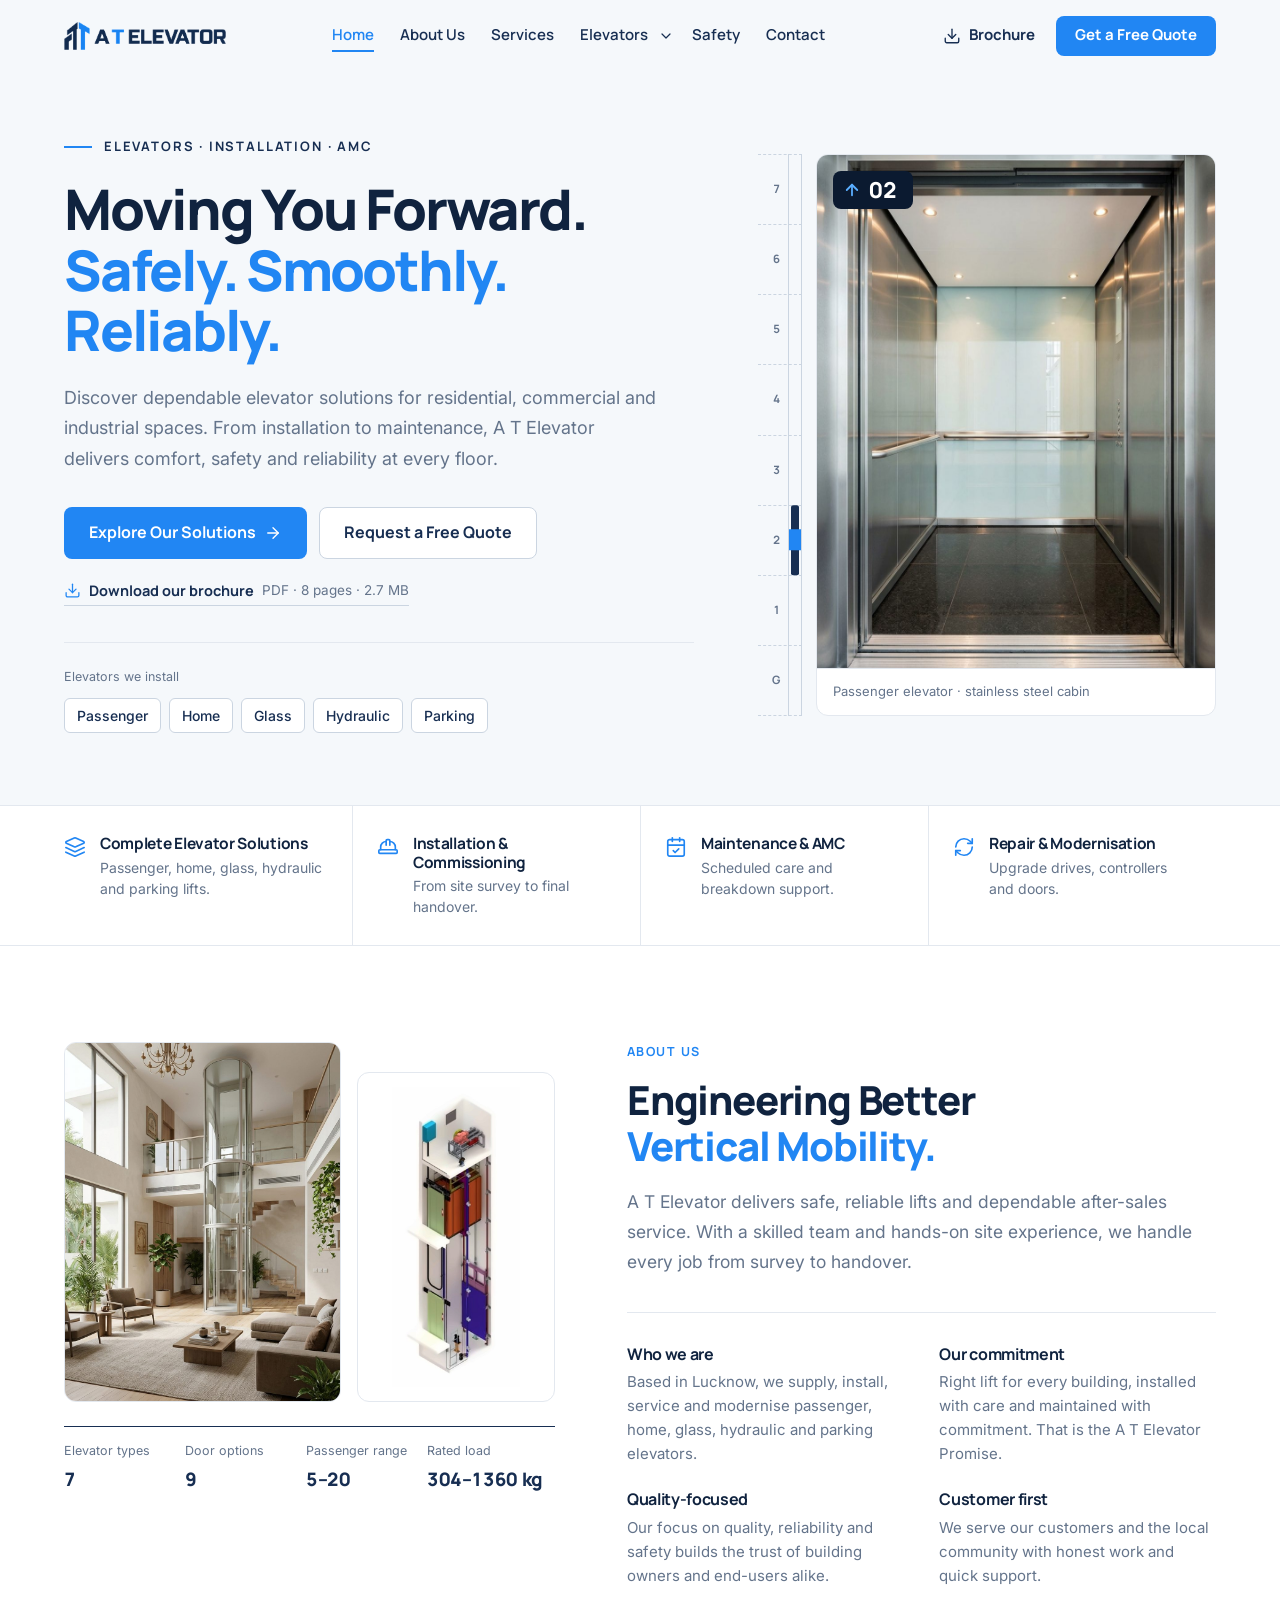
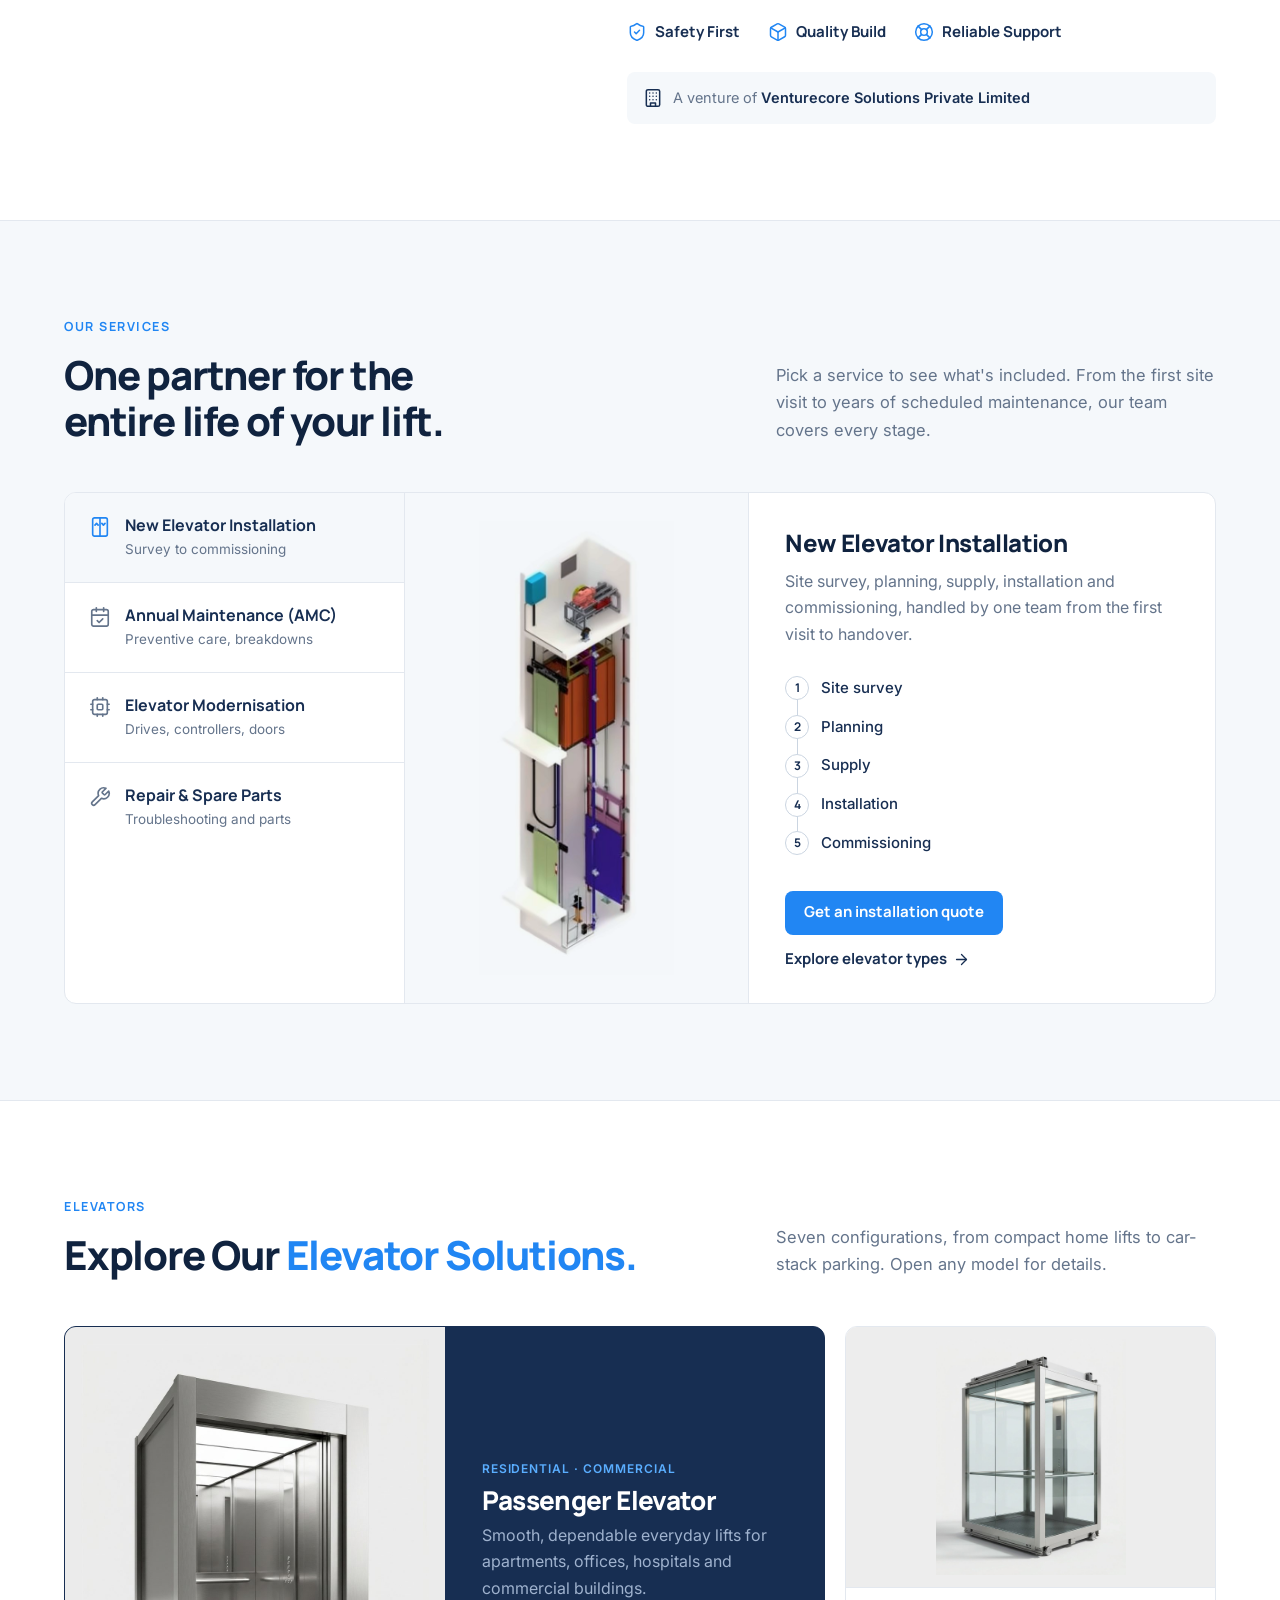
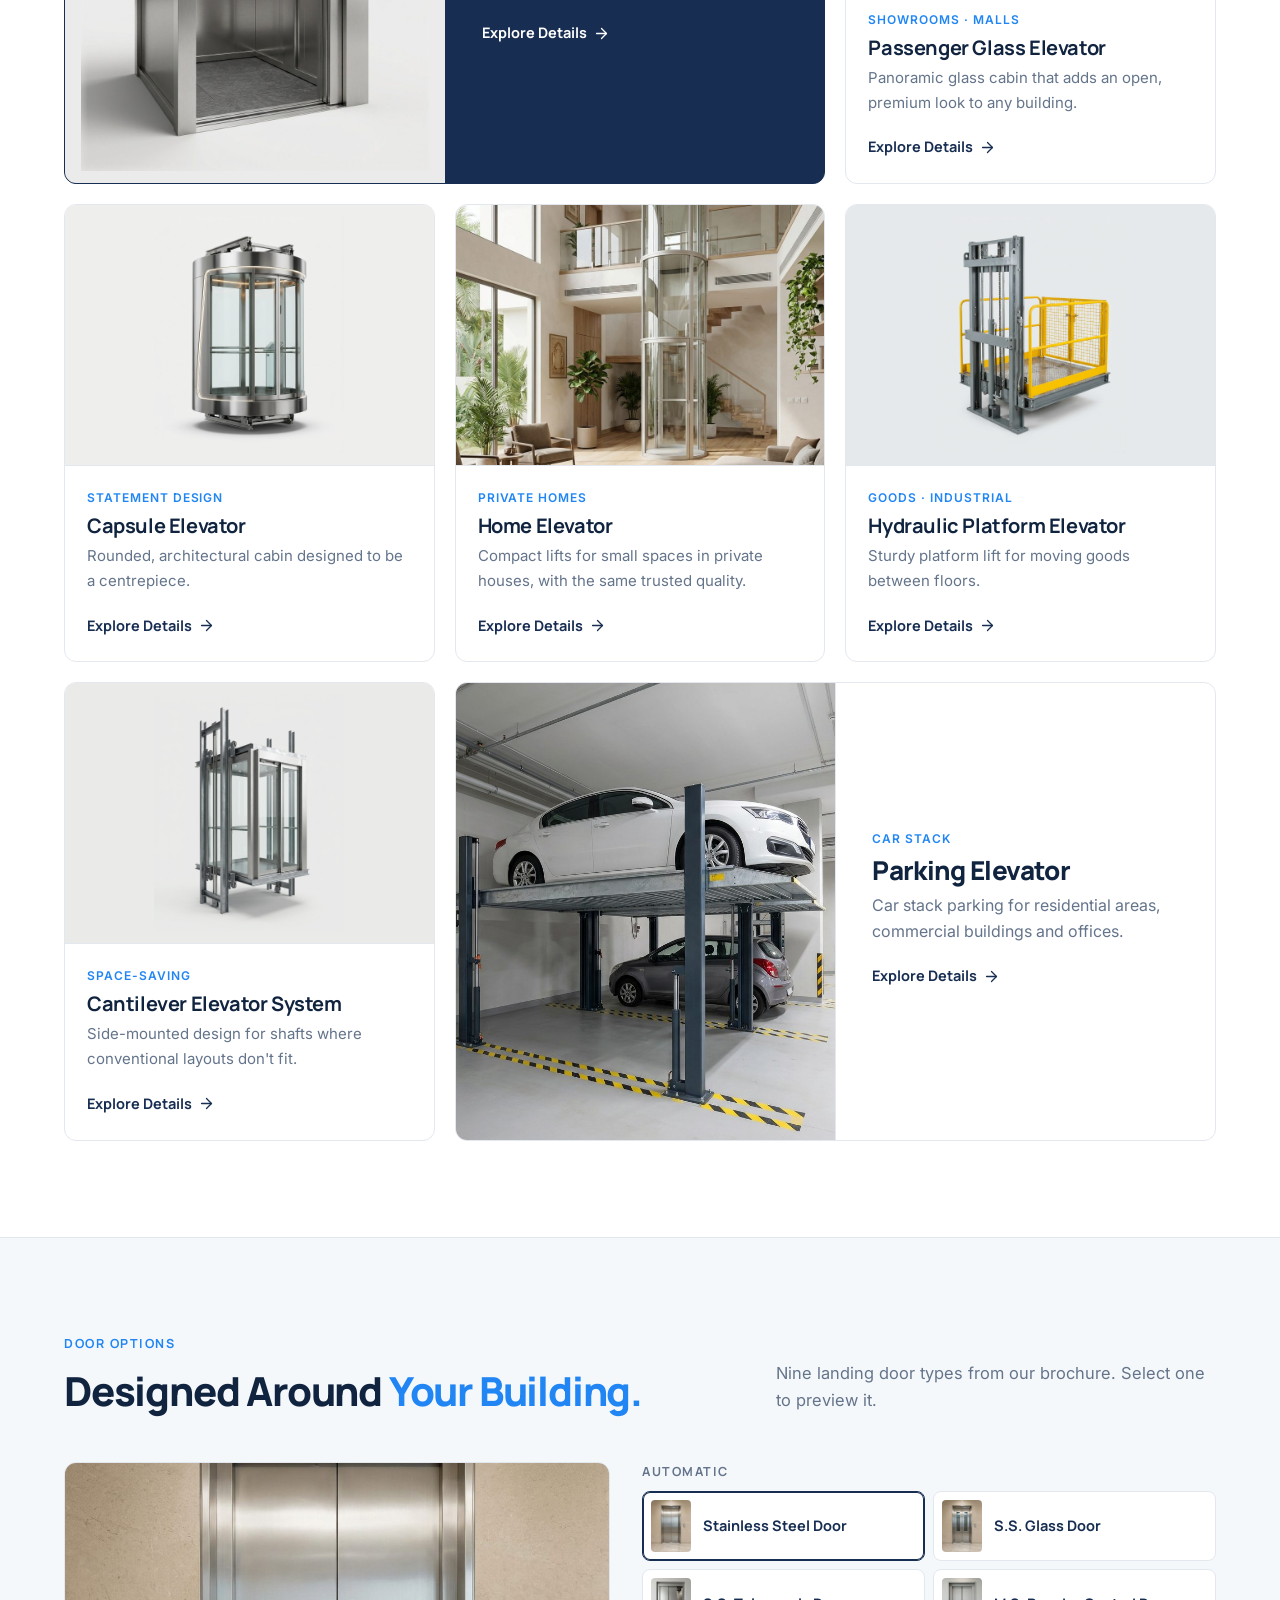
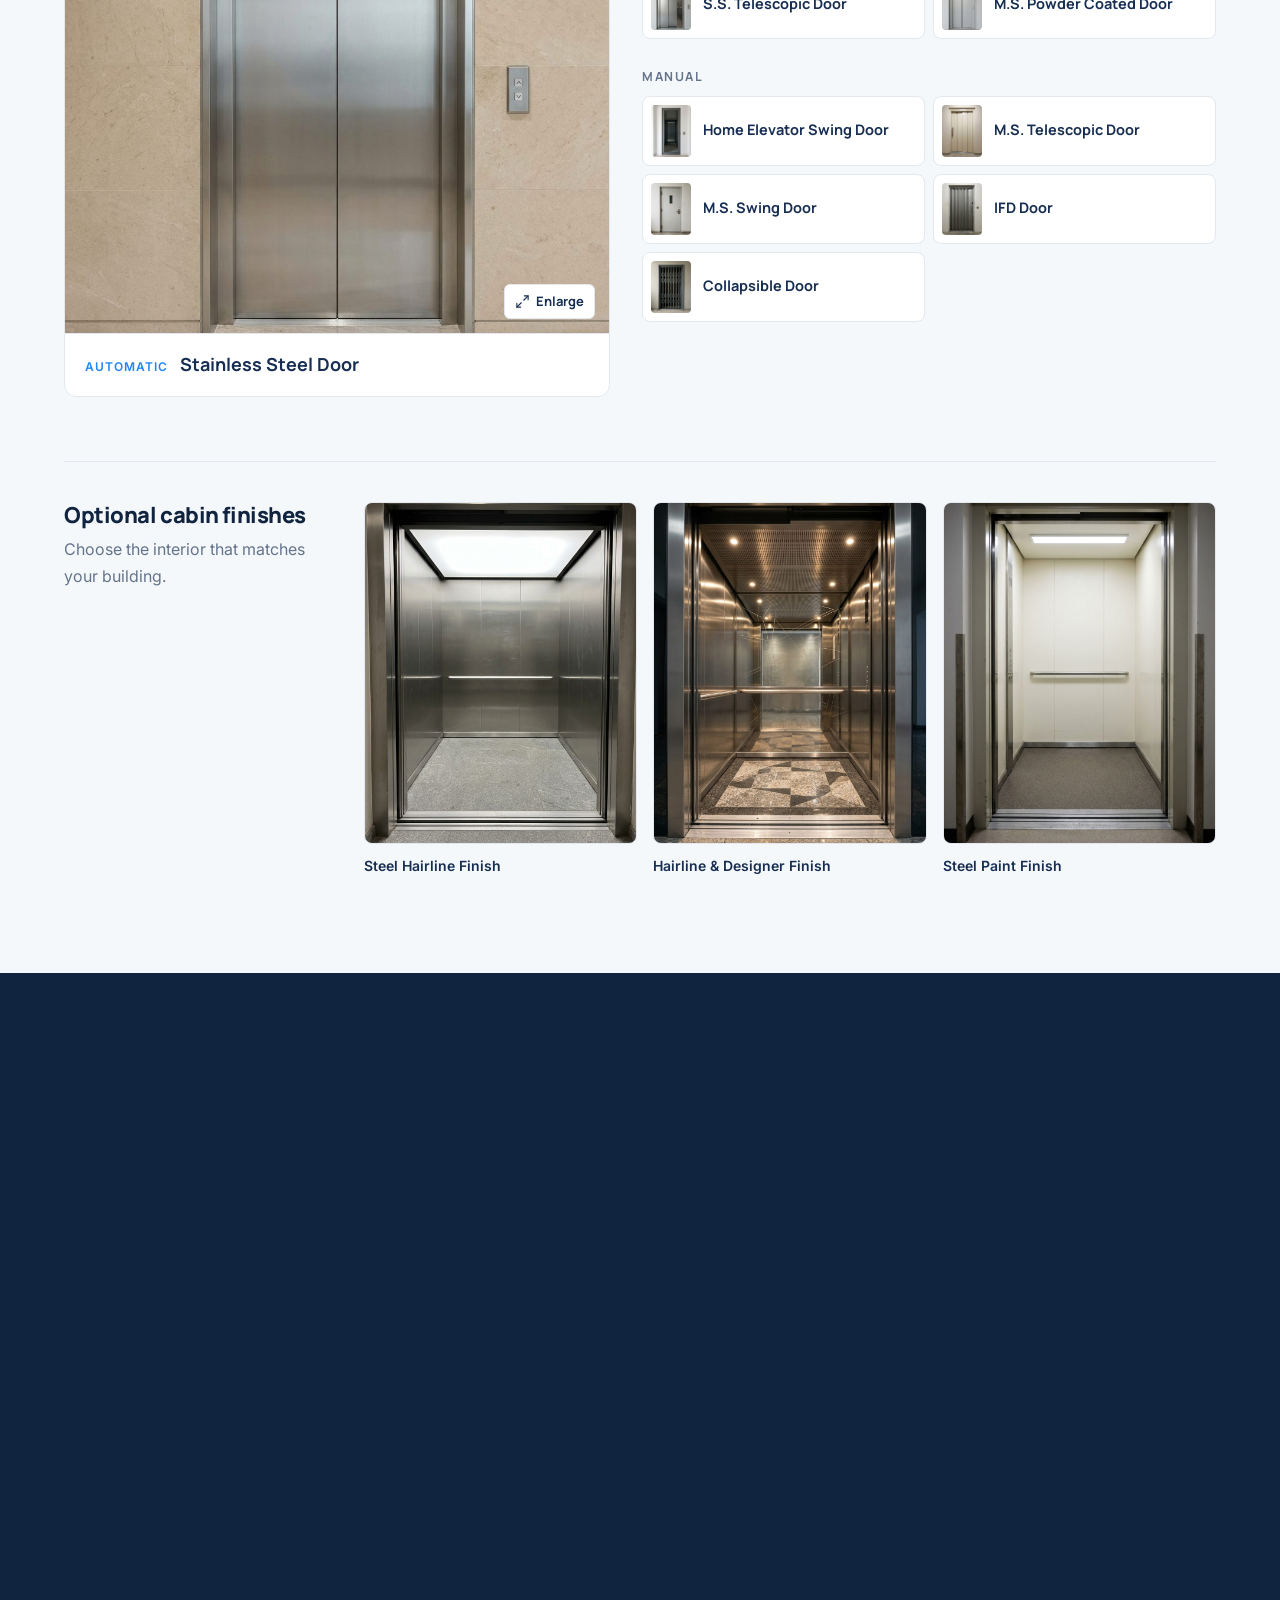
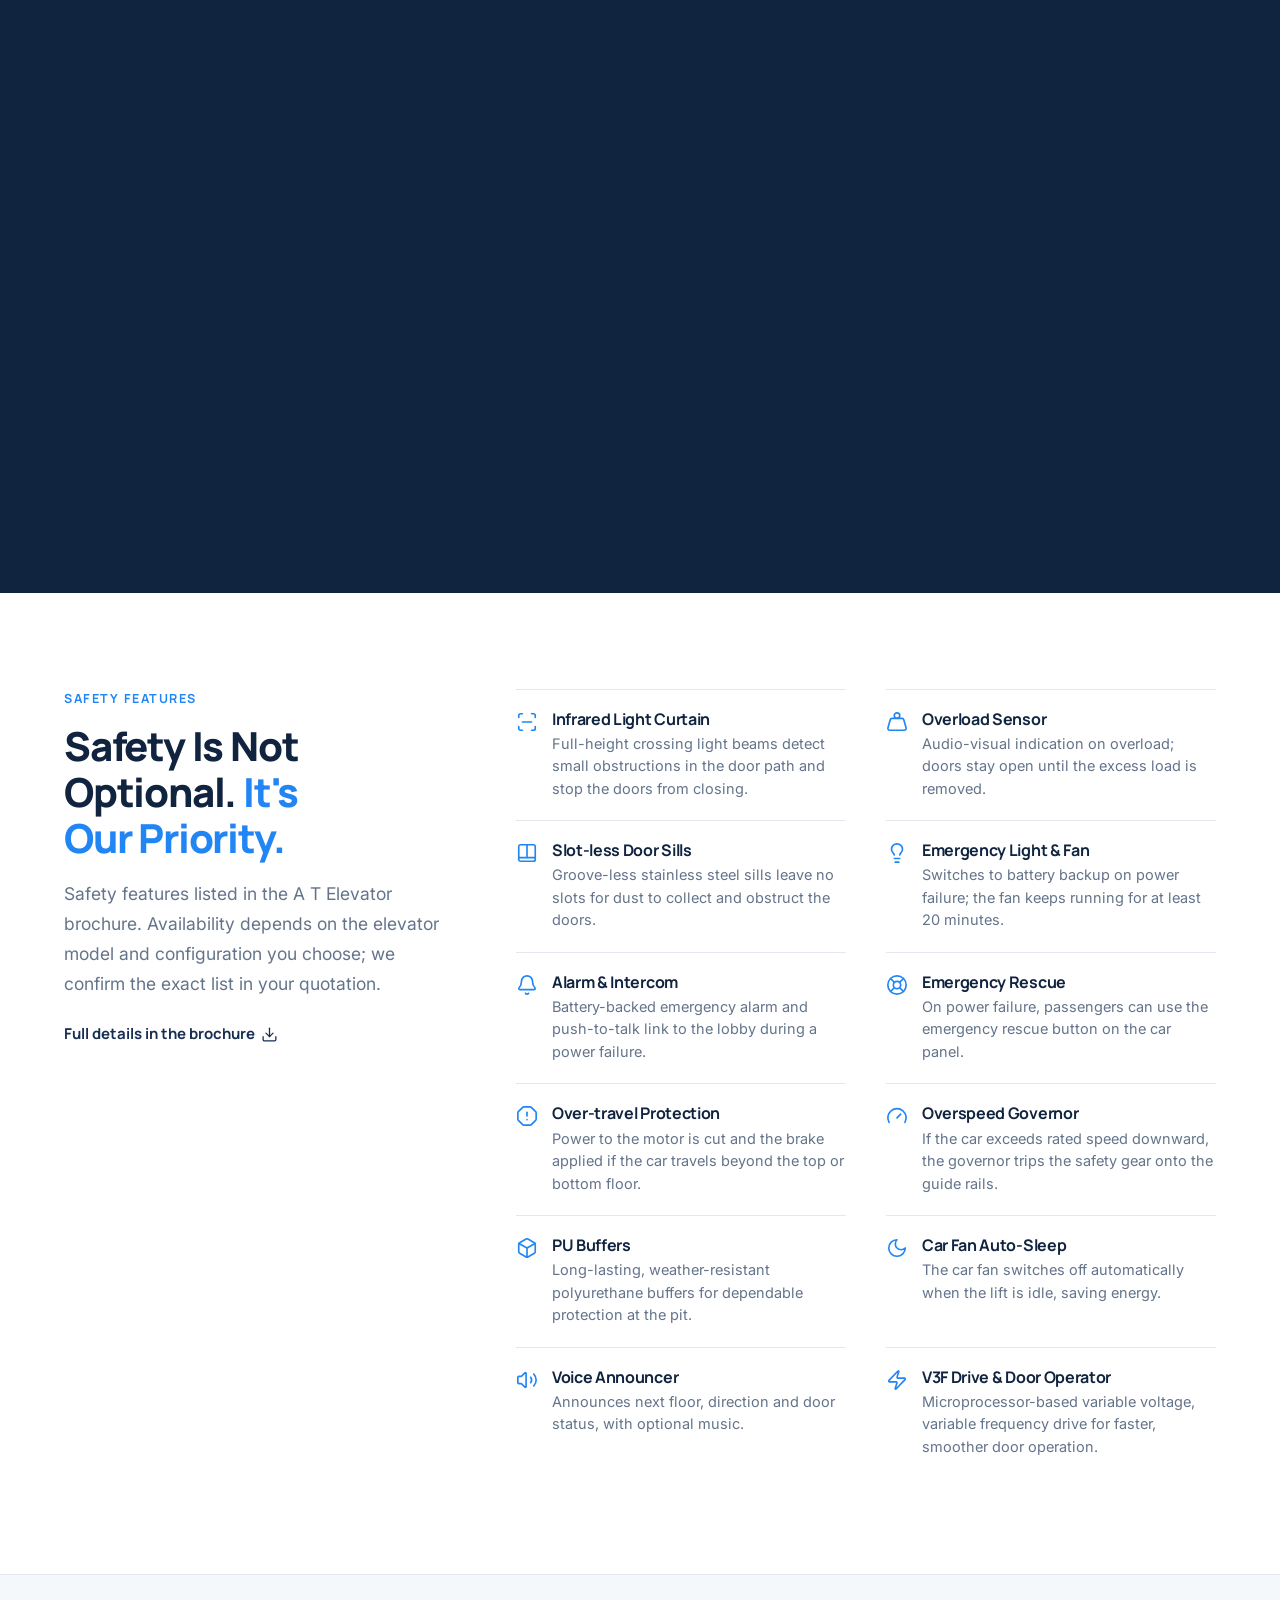
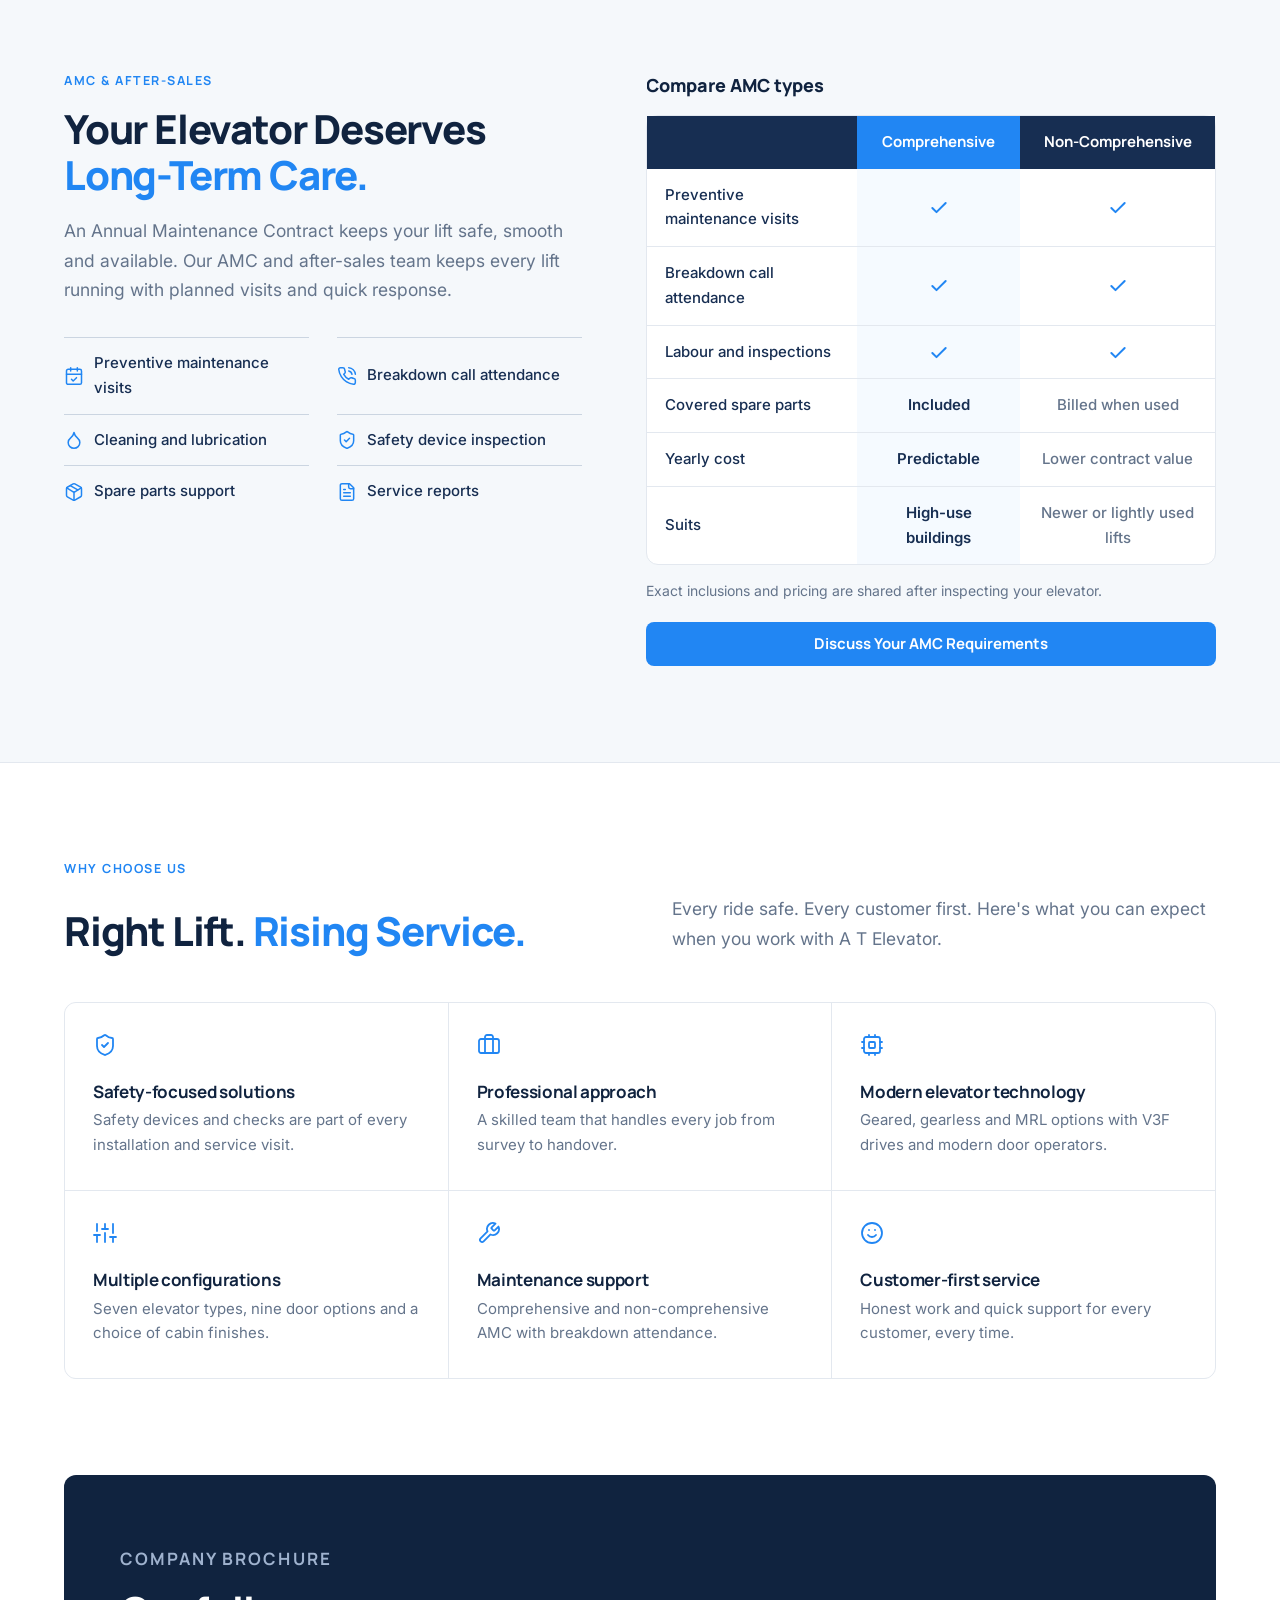
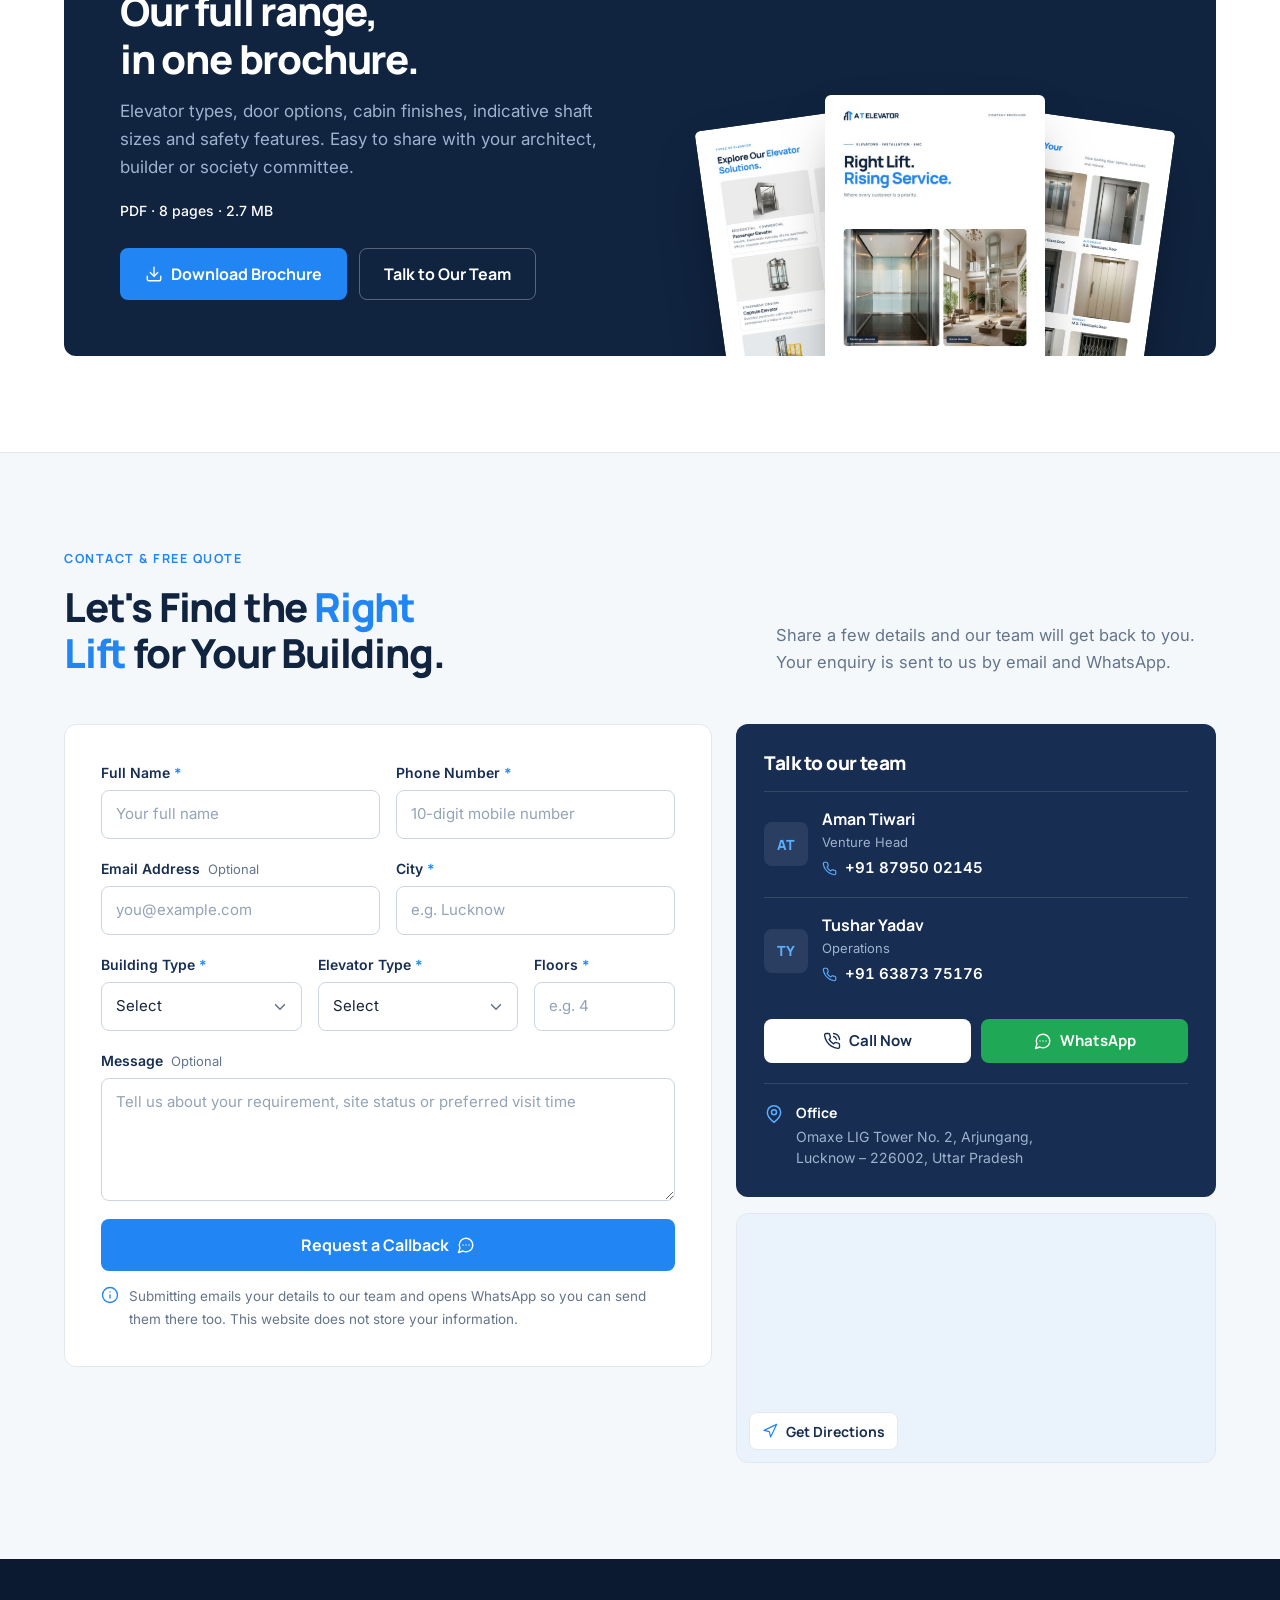
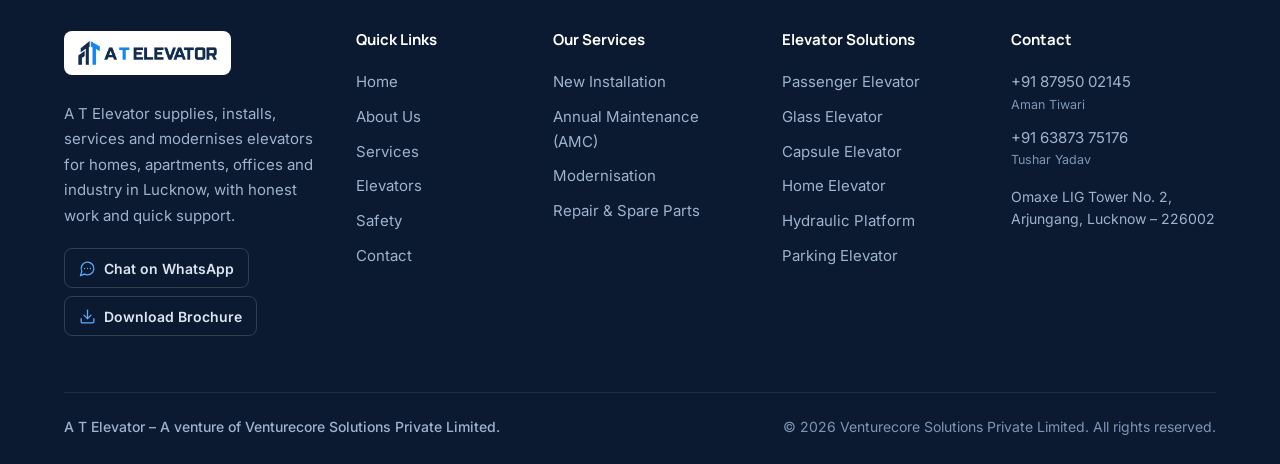
==== index.html @ 962c4831 "Add A T Elevator website; email every enquiry to amantiwariies@gmail.com Enquiry form now also POSTs" ====
<!DOCTYPE html>
<html lang="en" class="no-js">
<head>
  <meta charset="UTF-8" />
  <meta name="viewport" content="width=device-width, initial-scale=1.0" />
  <title>A T Elevator | Elevator Installation, AMC &amp; Modernisation in Lucknow</title>
  <meta name="description" content="A T Elevator supplies, installs, services and modernises passenger, home, glass, hydraulic and parking elevators in Lucknow, Uttar Pradesh. A venture of Venturecore Solutions Private Limited." />
  <meta name="theme-color" content="#172E52" />
  <link rel="icon" type="image/png" href="assets/icons/favicon.png" />

  <!-- Fonts: Manrope (headings) + Inter (body) -->
  <link rel="preconnect" href="https://fonts.googleapis.com" />
  <link rel="preconnect" href="https://fonts.gstatic.com" crossorigin />
  <link href="https://fonts.googleapis.com/css2?family=Inter:wght@400;500;600&family=Manrope:wght@500;600;700;800&display=swap" rel="stylesheet" />

  <link rel="stylesheet" href="css/style.css" />
</head>
<body>

<!-- ============ ICON SPRITE (line icons, inline so they work offline) ============ -->
<svg width="0" height="0" style="position:absolute" aria-hidden="true">
  <symbol id="i-arrow-right" viewBox="0 0 24 24"><path d="M5 12h14"/><path d="m12 5 7 7-7 7"/></symbol>
  <symbol id="i-arrow-up" viewBox="0 0 24 24"><path d="m5 12 7-7 7 7"/><path d="M12 19V5"/></symbol>
  <symbol id="i-arrow-up-right" viewBox="0 0 24 24"><path d="M7 7h10v10"/><path d="M7 17 17 7"/></symbol>
  <symbol id="i-phone" viewBox="0 0 24 24"><path d="M22 16.92v3a2 2 0 0 1-2.18 2 19.79 19.79 0 0 1-8.63-3.07 19.5 19.5 0 0 1-6-6 19.79 19.79 0 0 1-3.07-8.67A2 2 0 0 1 4.11 2h3a2 2 0 0 1 2 1.72 12.84 12.84 0 0 0 .7 2.81 2 2 0 0 1-.45 2.11L8.09 9.91a16 16 0 0 0 6 6l1.27-1.27a2 2 0 0 1 2.11-.45 12.84 12.84 0 0 0 2.81.7A2 2 0 0 1 22 16.92z"/></symbol>
  <symbol id="i-phone-call" viewBox="0 0 24 24"><path d="M22 16.92v3a2 2 0 0 1-2.18 2 19.79 19.79 0 0 1-8.63-3.07 19.5 19.5 0 0 1-6-6 19.79 19.79 0 0 1-3.07-8.67A2 2 0 0 1 4.11 2h3a2 2 0 0 1 2 1.72 12.84 12.84 0 0 0 .7 2.81 2 2 0 0 1-.45 2.11L8.09 9.91a16 16 0 0 0 6 6l1.27-1.27a2 2 0 0 1 2.11-.45 12.84 12.84 0 0 0 2.81.7A2 2 0 0 1 22 16.92z"/><path d="M14.05 2a9 9 0 0 1 8 7.94"/><path d="M14.05 6A5 5 0 0 1 18 10"/></symbol>
  <symbol id="i-chat" viewBox="0 0 24 24"><path d="M7.9 20A9 9 0 1 0 4 16.1L2 22Z"/><path d="M8 12h.01"/><path d="M12 12h.01"/><path d="M16 12h.01"/></symbol>
  <symbol id="i-mail" viewBox="0 0 24 24"><rect x="2" y="4" width="20" height="16" rx="2"/><path d="m22 7-8.97 5.7a1.94 1.94 0 0 1-2.06 0L2 7"/></symbol>
  <symbol id="i-pin" viewBox="0 0 24 24"><path d="M20 10c0 6-8 12-8 12s-8-6-8-12a8 8 0 0 1 16 0Z"/><circle cx="12" cy="10" r="3"/></symbol>
  <symbol id="i-menu" viewBox="0 0 24 24"><path d="M4 7h16"/><path d="M4 12h16"/><path d="M4 17h16"/></symbol>
  <symbol id="i-x" viewBox="0 0 24 24"><path d="M18 6 6 18"/><path d="m6 6 12 12"/></symbol>
  <symbol id="i-building" viewBox="0 0 24 24"><rect x="4" y="2" width="16" height="20" rx="2"/><path d="M9 22v-4h6v4"/><path d="M8 6h.01"/><path d="M16 6h.01"/><path d="M12 6h.01"/><path d="M12 10h.01"/><path d="M12 14h.01"/><path d="M16 10h.01"/><path d="M16 14h.01"/><path d="M8 10h.01"/><path d="M8 14h.01"/></symbol>
  <symbol id="i-wrench" viewBox="0 0 24 24"><path d="M14.7 6.3a1 1 0 0 0 0 1.4l1.6 1.6a1 1 0 0 0 1.4 0l3.77-3.77a6 6 0 0 1-7.94 7.94l-6.91 6.91a2.12 2.12 0 0 1-3-3l6.91-6.91a6 6 0 0 1 7.94-7.94l-3.76 3.76z"/></symbol>
  <symbol id="i-sliders" viewBox="0 0 24 24"><path d="M4 21v-7"/><path d="M4 10V3"/><path d="M12 21v-9"/><path d="M12 8V3"/><path d="M20 21v-5"/><path d="M20 12V3"/><path d="M1 14h6"/><path d="M9 8h6"/><path d="M17 16h6"/></symbol>
  <symbol id="i-shield-check" viewBox="0 0 24 24"><path d="M20 13c0 5-3.5 7.5-7.66 8.95a1 1 0 0 1-.67-.01C7.5 20.5 4 18 4 13V6a1 1 0 0 1 1-1c2 0 4.5-1.2 6.24-2.72a1.17 1.17 0 0 1 1.52 0C14.51 3.81 17 5 19 5a1 1 0 0 1 1 1z"/><path d="m9 12 2 2 4-4"/></symbol>
  <symbol id="i-layers" viewBox="0 0 24 24"><path d="M12.83 2.18a2 2 0 0 0-1.66 0L2.6 6.08a1 1 0 0 0 0 1.83l8.58 3.91a2 2 0 0 0 1.66 0l8.58-3.9a1 1 0 0 0 0-1.83Z"/><path d="m22 17.65-9.17 4.16a2 2 0 0 1-1.66 0L2 17.65"/><path d="m22 12.65-9.17 4.16a2 2 0 0 1-1.66 0L2 12.65"/></symbol>
  <symbol id="i-refresh" viewBox="0 0 24 24"><path d="M3 12a9 9 0 0 1 9-9 9.75 9.75 0 0 1 6.74 2.74L21 8"/><path d="M21 3v5h-5"/><path d="M21 12a9 9 0 0 1-9 9 9.75 9.75 0 0 1-6.74-2.74L3 16"/><path d="M8 16H3v5"/></symbol>
  <symbol id="i-check" viewBox="0 0 24 24"><path d="M20 6 9 17l-5-5"/></symbol>
  <symbol id="i-users" viewBox="0 0 24 24"><path d="M16 21v-2a4 4 0 0 0-4-4H6a4 4 0 0 0-4 4v2"/><circle cx="9" cy="7" r="4"/><path d="M22 21v-2a4 4 0 0 0-3-3.87"/><path d="M16 3.13a4 4 0 0 1 0 7.75"/></symbol>
  <symbol id="i-zap" viewBox="0 0 24 24"><path d="M4 14a1 1 0 0 1-.78-1.63l9.9-10.2a.5.5 0 0 1 .86.46l-1.92 6.02A1 1 0 0 0 13 10h7a1 1 0 0 1 .78 1.63l-9.9 10.2a.5.5 0 0 1-.86-.46l1.92-6.02A1 1 0 0 0 11 14z"/></symbol>
  <symbol id="i-cpu" viewBox="0 0 24 24"><rect x="4" y="4" width="16" height="16" rx="2"/><rect x="9" y="9" width="6" height="6" rx="1"/><path d="M15 2v2"/><path d="M15 20v2"/><path d="M2 15h2"/><path d="M2 9h2"/><path d="M20 15h2"/><path d="M20 9h2"/><path d="M9 2v2"/><path d="M9 20v2"/></symbol>
  <symbol id="i-gauge" viewBox="0 0 24 24"><path d="m12 14 4-4"/><path d="M3.34 19a10 10 0 1 1 17.32 0"/></symbol>
  <symbol id="i-bulb" viewBox="0 0 24 24"><path d="M15 14c.2-1 .7-1.7 1.5-2.5 1-.9 1.5-2.2 1.5-3.5A6 6 0 0 0 6 8c0 1 .2 2.2 1.5 3.5.7.7 1.3 1.5 1.5 2.5"/><path d="M9 18h6"/><path d="M10 22h4"/></symbol>
  <symbol id="i-bell" viewBox="0 0 24 24"><path d="M10.268 21a2 2 0 0 0 3.464 0"/><path d="M3.262 15.326A1 1 0 0 0 4 17h16a1 1 0 0 0 .74-1.673C19.41 13.956 18 12.499 18 8A6 6 0 0 0 6 8c0 4.499-1.411 5.956-2.738 7.326"/></symbol>
  <symbol id="i-lifebuoy" viewBox="0 0 24 24"><circle cx="12" cy="12" r="10"/><circle cx="12" cy="12" r="4"/><path d="m4.93 4.93 4.24 4.24"/><path d="m14.83 9.17 4.24-4.24"/><path d="m14.83 14.83 4.24 4.24"/><path d="m9.17 14.83-4.24 4.24"/></symbol>
  <symbol id="i-move-v" viewBox="0 0 24 24"><path d="M12 2v20"/><path d="m8 18 4 4 4-4"/><path d="m8 6 4-4 4 4"/></symbol>
  <symbol id="i-scan" viewBox="0 0 24 24"><path d="M3 7V5a2 2 0 0 1 2-2h2"/><path d="M17 3h2a2 2 0 0 1 2 2v2"/><path d="M21 17v2a2 2 0 0 1-2 2h-2"/><path d="M7 21H5a2 2 0 0 1-2-2v-2"/><path d="M7 12h10"/></symbol>
  <symbol id="i-weight" viewBox="0 0 24 24"><circle cx="12" cy="5" r="3"/><path d="M6.5 8a2 2 0 0 0-1.905 1.46L2.1 18.5A2 2 0 0 0 4 21h16a2 2 0 0 0 1.925-2.54L19.4 9.5A2 2 0 0 0 17.48 8Z"/></symbol>
  <symbol id="i-sill" viewBox="0 0 24 24"><rect x="3" y="3" width="18" height="18" rx="2"/><path d="M12 3v14"/><path d="M3 17h18"/></symbol>
  <symbol id="i-moon" viewBox="0 0 24 24"><path d="M12 3a6 6 0 0 0 9 9 9 9 0 1 1-9-9Z"/></symbol>
  <symbol id="i-volume" viewBox="0 0 24 24"><path d="M11 4.702a.705.705 0 0 0-1.203-.498L6.413 7.587A1.4 1.4 0 0 1 5.416 8H3a1 1 0 0 0-1 1v6a1 1 0 0 0 1 1h2.416a1.4 1.4 0 0 1 .997.413l3.383 3.384A.705.705 0 0 0 11 19.298z"/><path d="M16 9a5 5 0 0 1 0 6"/><path d="M19.364 18.364a9 9 0 0 0 0-12.728"/></symbol>
  <symbol id="i-octagon" viewBox="0 0 24 24"><path d="M12 16h.01"/><path d="M12 8v4"/><path d="M15.312 2a2 2 0 0 1 1.414.586l4.688 4.688A2 2 0 0 1 22 8.688v6.624a2 2 0 0 1-.586 1.414l-4.688 4.688a2 2 0 0 1-1.414.586H8.688a2 2 0 0 1-1.414-.586l-4.688-4.688A2 2 0 0 1 2 15.312V8.688a2 2 0 0 1 .586-1.414l4.688-4.688A2 2 0 0 1 8.688 2z"/></symbol>
  <symbol id="i-box" viewBox="0 0 24 24"><path d="M21 8a2 2 0 0 0-1-1.73l-7-4a2 2 0 0 0-2 0l-7 4A2 2 0 0 0 3 8v8a2 2 0 0 0 1 1.73l7 4a2 2 0 0 0 2 0l7-4A2 2 0 0 0 21 16Z"/><path d="m3.3 7 8.7 5 8.7-5"/><path d="M12 22V12"/></symbol>
  <symbol id="i-fan" viewBox="0 0 24 24"><path d="M10.827 16.379a6.082 6.082 0 0 1-8.618-7.002l5.412 1.45a6.082 6.082 0 0 1 7.002-8.618l-1.45 5.412a6.082 6.082 0 0 1 8.618 7.002l-5.412-1.45a6.082 6.082 0 0 1-7.002 8.618l1.45-5.412Z"/><path d="M12 12v.01"/></symbol>
  <symbol id="i-clipboard" viewBox="0 0 24 24"><rect x="8" y="2" width="8" height="4" rx="1"/><path d="M16 4h2a2 2 0 0 1 2 2v14a2 2 0 0 1-2 2H6a2 2 0 0 1-2-2V6a2 2 0 0 1 2-2h2"/><path d="M12 11h4"/><path d="M12 16h4"/><path d="M8 11h.01"/><path d="M8 16h.01"/></symbol>
  <symbol id="i-droplet" viewBox="0 0 24 24"><path d="M12 22a7 7 0 0 0 7-7c0-2-1-3.9-3-5.5s-3.5-4-4-6.5c-.5 2.5-2 4.9-4 6.5C6 11.1 5 13 5 15a7 7 0 0 0 7 7z"/></symbol>
  <symbol id="i-file" viewBox="0 0 24 24"><path d="M15 2H6a2 2 0 0 0-2 2v16a2 2 0 0 0 2 2h12a2 2 0 0 0 2-2V7Z"/><path d="M14 2v4a2 2 0 0 0 2 2h4"/><path d="M10 9H8"/><path d="M16 13H8"/><path d="M16 17H8"/></symbol>
  <symbol id="i-calendar" viewBox="0 0 24 24"><rect x="3" y="4" width="18" height="18" rx="2"/><path d="M16 2v4"/><path d="M8 2v4"/><path d="M3 10h18"/><path d="m9 16 2 2 4-4"/></symbol>
  <symbol id="i-package" viewBox="0 0 24 24"><path d="M11 21.73a2 2 0 0 0 2 0l7-4A2 2 0 0 0 21 16V8a2 2 0 0 0-1-1.73l-7-4a2 2 0 0 0-2 0l-7 4A2 2 0 0 0 3 8v8a2 2 0 0 0 1 1.73z"/><path d="M12 22V12"/><path d="m3.3 7 7.703 4.734a2 2 0 0 0 1.994 0L20.7 7"/><path d="m7.5 4.27 9 5.15"/></symbol>
  <symbol id="i-hardhat" viewBox="0 0 24 24"><path d="M10 10V5a1 1 0 0 1 1-1h2a1 1 0 0 1 1 1v5"/><path d="M14 6a6 6 0 0 1 6 6v3"/><path d="M4 15v-3a6 6 0 0 1 6-6"/><rect x="2" y="15" width="20" height="4" rx="1"/></symbol>
  <symbol id="i-briefcase" viewBox="0 0 24 24"><path d="M16 20V4a2 2 0 0 0-2-2h-4a2 2 0 0 0-2 2v16"/><rect x="2" y="6" width="20" height="14" rx="2"/></symbol>
  <symbol id="i-smile" viewBox="0 0 24 24"><circle cx="12" cy="12" r="10"/><path d="M8 14s1.5 2 4 2 4-2 4-2"/><path d="M9 9h.01"/><path d="M15 9h.01"/></symbol>
  <symbol id="i-chev-l" viewBox="0 0 24 24"><path d="m15 18-6-6 6-6"/></symbol>
  <symbol id="i-chev-r" viewBox="0 0 24 24"><path d="m9 18 6-6-6-6"/></symbol>
  <symbol id="i-chev-d" viewBox="0 0 24 24"><path d="m6 9 6 6 6-6"/></symbol>
  <symbol id="i-expand" viewBox="0 0 24 24"><path d="M15 3h6v6"/><path d="M9 21H3v-6"/><path d="M21 3l-7 7"/><path d="M3 21l7-7"/></symbol>
  <symbol id="i-nav" viewBox="0 0 24 24"><path d="M3 11 22 2 13 21 11 13 3 11z"/></symbol>
  <symbol id="i-info" viewBox="0 0 24 24"><circle cx="12" cy="12" r="10"/><path d="M12 16v-4"/><path d="M12 8h.01"/></symbol>
  <symbol id="i-elevator" viewBox="0 0 24 24"><rect x="4" y="2" width="16" height="20" rx="2"/><path d="M12 2v20"/><path d="m6.5 10 1.75-2 1.75 2"/><path d="m14 8 1.75 2 1.75-2"/></symbol>
  <symbol id="i-download" viewBox="0 0 24 24"><path d="M21 15v4a2 2 0 0 1-2 2H5a2 2 0 0 1-2-2v-4"/><path d="m7 10 5 5 5-5"/><path d="M12 15V3"/></symbol>
  <symbol id="i-home" viewBox="0 0 24 24"><path d="M15 21v-8a1 1 0 0 0-1-1h-4a1 1 0 0 0-1 1v8"/><path d="M3 10a2 2 0 0 1 .709-1.528l7-5.999a2 2 0 0 1 2.582 0l7 5.999A2 2 0 0 1 21 10v9a2 2 0 0 1-2 2H5a2 2 0 0 1-2-2z"/></symbol>
</svg>

<a class="skip-link" href="#main">Skip to content</a>
<div class="scroll-progress" aria-hidden="true"><span id="scrollProgress"></span></div>

<!-- ============ NAVBAR ============ -->
<header class="navbar" id="navbar">
  <div class="container nav-inner">
    <a href="#home" class="nav-logo" aria-label="A T Elevator — home">
      <img src="assets/images/logo.png" alt="A T Elevator" width="949" height="164" />
    </a>

    <nav class="nav-links" id="navLinks" aria-label="Primary">
      <a href="#home" class="nav-link active">Home</a>
      <a href="#about" class="nav-link">About Us</a>
      <a href="#services" class="nav-link">Services</a>
      <div class="nav-item has-mega" id="megaItem">
        <a href="#elevators" class="nav-link">Elevators</a>
        <button class="mega-toggle" id="megaToggle" aria-expanded="false" aria-controls="megaPanel" aria-label="Show elevator range">
          <svg class="i"><use href="#i-chev-d"/></svg>
        </button>
        <!-- Mega menu (desktop) -->
        <div class="mega" id="megaPanel">
          <div class="container mega-inner">
            <div class="mega-main">
              <p class="mega-label">Elevator range</p>
              <ul class="mega-grid">
                <li><a href="#elevators" data-open-elevator="passenger"><img src="assets/images/passenger-elevator.jpg" alt="" loading="lazy" /><span><strong>Passenger Elevator</strong><small>Apartments, offices, hospitals</small></span></a></li>
                <li><a href="#elevators" data-open-elevator="glass"><img src="assets/images/glass-elevator.jpg" alt="" loading="lazy" /><span><strong>Passenger Glass Elevator</strong><small>Malls, showrooms, atriums</small></span></a></li>
                <li><a href="#elevators" data-open-elevator="capsule"><img src="assets/images/capsule-elevator.jpg" alt="" loading="lazy" /><span><strong>Capsule Elevator</strong><small>Statement architecture</small></span></a></li>
                <li><a href="#elevators" data-open-elevator="home"><img src="assets/images/home-elevator.jpg" alt="" loading="lazy" /><span><strong>Home Elevator</strong><small>Independent houses, villas</small></span></a></li>
                <li><a href="#elevators" data-open-elevator="hydraulic"><img src="assets/images/hydraulic-elevator.jpg" alt="" loading="lazy" /><span><strong>Hydraulic Platform</strong><small>Goods and warehouses</small></span></a></li>
                <li><a href="#elevators" data-open-elevator="cantilever"><img src="assets/images/cantilever-elevator.jpg" alt="" loading="lazy" /><span><strong>Cantilever System</strong><small>Tight or existing shafts</small></span></a></li>
                <li><a href="#elevators" data-open-elevator="parking"><img src="assets/images/parking-elevator.jpg" alt="" loading="lazy" /><span><strong>Parking Elevator</strong><small>Car stack parking</small></span></a></li>
              </ul>
            </div>
            <div class="mega-side">
              <p class="mega-label">Plan your lift</p>
              <a href="#doors" class="mega-link">Door options<small>9 automatic and manual types</small></a>
              <a href="#cabins" class="mega-link">Cabin finishes<small>Hairline, designer, paint</small></a>
              <a href="#technology" class="mega-link">Machines &amp; shaft sizes<small>Geared, gearless, MRL</small></a>
              <a href="#safety" class="mega-link">Safety features<small>12 listed in our brochure</small></a>
              <a href="assets/brochure/A-T-Elevator-Brochure.pdf" download="A-T-Elevator-Brochure.pdf" class="mega-brochure js-brochure">
                <img src="assets/images/brochure-cover.jpg" alt="" loading="lazy" />
                <span><strong>Download brochure</strong><small>PDF · 8 pages · 2.7 MB</small></span>
              </a>
            </div>
          </div>
        </div>
      </div>
      <a href="#safety" class="nav-link">Safety</a>
      <a href="#contact" class="nav-link">Contact</a>
      <div class="drawer-actions">
        <a href="#contact" class="btn btn-primary btn-block">Get a Free Quote</a>
        <a href="assets/brochure/A-T-Elevator-Brochure.pdf" download="A-T-Elevator-Brochure.pdf" class="btn btn-secondary btn-block js-brochure"><svg class="i"><use href="#i-download"/></svg>Download Brochure</a>
        <a href="tel:+918795002145" class="drawer-call"><svg class="i"><use href="#i-phone"/></svg>+91 87950 02145</a>
      </div>
    </nav>

    <div class="nav-actions">
      <a href="assets/brochure/A-T-Elevator-Brochure.pdf" download="A-T-Elevator-Brochure.pdf" class="btn btn-quiet nav-brochure js-brochure" aria-label="Download brochure (PDF)"><svg class="i"><use href="#i-download"/></svg><span>Brochure</span></a>
      <a href="#contact" class="btn btn-primary nav-cta">Get a Free Quote</a>
      <button class="nav-toggle" id="navToggle" aria-label="Open menu" aria-expanded="false" aria-controls="navLinks">
        <svg class="i icon-open"><use href="#i-menu"/></svg>
        <svg class="i icon-close"><use href="#i-x"/></svg>
      </button>
    </div>
  </div>
</header>
<div class="nav-backdrop" id="navBackdrop"></div>

<main id="main">

<!-- ============ HERO ============ -->
<section class="hero" id="home">
  <div class="container hero-grid">
    <div class="hero-copy">
      <p class="eyebrow reveal">Elevators · Installation · AMC</p>
      <h1 class="hero-title reveal">Moving You Forward.<br /><span class="hl">Safely. Smoothly. Reliably.</span></h1>
      <p class="hero-lead reveal">Discover dependable elevator solutions for residential, commercial and industrial spaces. From installation to maintenance, A T Elevator delivers comfort, safety and reliability at every floor.</p>
      <div class="hero-ctas reveal">
        <a href="#elevators" class="btn btn-primary btn-lg">Explore Our Solutions <svg class="i"><use href="#i-arrow-right"/></svg></a>
        <a href="#contact" class="btn btn-secondary btn-lg">Request a Free Quote</a>
      </div>
      <a href="assets/brochure/A-T-Elevator-Brochure.pdf" download="A-T-Elevator-Brochure.pdf" class="hero-brochure reveal js-brochure">
        <svg class="i"><use href="#i-download"/></svg>Download our brochure <span>PDF · 8 pages · 2.7 MB</span>
      </a>
      <ul class="hero-tags reveal" aria-label="Elevator types we offer">
        <li>Passenger</li><li>Home</li><li>Glass</li><li>Hydraulic</li><li>Parking</li>
      </ul>
    </div>

    <div class="hero-visual reveal">
      <!-- Shaft elevation: floor scale with a moving car, synced to the floor display -->
      <div class="shaft" aria-hidden="true">
        <ol class="shaft-floors"><li>7</li><li>6</li><li>5</li><li>4</li><li>3</li><li>2</li><li>1</li><li>G</li></ol>
        <span class="shaft-car" id="shaftCar"></span>
      </div>
      <figure class="hero-frame">
        <img src="assets/images/hero-elevator.jpg" alt="Stainless steel passenger elevator cabin with glass back panel" width="896" height="1200" />
        <div class="cop-display" aria-hidden="true">
          <span class="cop-dir" id="copDir"><svg class="i"><use href="#i-arrow-up"/></svg></span>
          <span class="cop-num" id="floorNum">G</span>
        </div>
        <figcaption>Passenger elevator · stainless steel cabin</figcaption>
      </figure>
    </div>
  </div>
</section>

<!-- ============ CAPABILITIES STRIP ============ -->
<section class="capabilities" aria-label="What we do">
  <div class="container cap-grid">
    <div class="cap reveal"><svg class="i"><use href="#i-layers"/></svg><div><h3>Complete Elevator Solutions</h3><p>Passenger, home, glass, hydraulic and parking lifts.</p></div></div>
    <div class="cap reveal"><svg class="i"><use href="#i-hardhat"/></svg><div><h3>Installation &amp; Commissioning</h3><p>From site survey to final handover.</p></div></div>
    <div class="cap reveal"><svg class="i"><use href="#i-calendar"/></svg><div><h3>Maintenance &amp; AMC</h3><p>Scheduled care and breakdown support.</p></div></div>
    <div class="cap reveal"><svg class="i"><use href="#i-refresh"/></svg><div><h3>Repair &amp; Modernisation</h3><p>Upgrade drives, controllers and doors.</p></div></div>
  </div>
</section>

<!-- ============ ABOUT ============ -->
<section class="section about" id="about">
  <div class="container about-grid">
    <div class="about-media reveal">
      <div class="about-photo">
        <img src="assets/images/home-elevator.jpg" alt="Home elevator installed in a double-height living space" loading="lazy" width="216" height="281" />
      </div>
      <div class="about-drawing">
        <img src="assets/images/elevator-system.jpg" alt="Cut-away drawing of an elevator: car, hoistway and machine room" loading="lazy" width="259" height="604" />
      </div>
      <dl class="fact-sheet">
        <div><dt>Elevator types</dt><dd>7</dd></div>
        <div><dt>Door options</dt><dd>9</dd></div>
        <div><dt>Passenger range</dt><dd>5–20</dd></div>
        <div><dt>Rated load</dt><dd>304–1360 kg</dd></div>
      </dl>
    </div>

    <div class="about-copy">
      <p class="label reveal">About Us</p>
      <h2 class="section-title reveal">Engineering Better <span class="hl">Vertical Mobility.</span></h2>
      <p class="lead reveal">A T Elevator delivers safe, reliable lifts and dependable after-sales service. With a skilled team and hands-on site experience, we handle every job from survey to handover.</p>

      <div class="about-points reveal">
        <div><h3>Who we are</h3><p>Based in Lucknow, we supply, install, service and modernise passenger, home, glass, hydraulic and parking elevators.</p></div>
        <div><h3>Our commitment</h3><p>Right lift for every building, installed with care and maintained with commitment. That is the A T Elevator Promise.</p></div>
        <div><h3>Quality-focused</h3><p>Our focus on quality, reliability and safety builds the trust of building owners and end-users alike.</p></div>
        <div><h3>Customer first</h3><p>We serve our customers and the local community with honest work and quick support.</p></div>
      </div>

      <ul class="values reveal" aria-label="Our values">
        <li><svg class="i"><use href="#i-shield-check"/></svg>Safety First</li>
        <li><svg class="i"><use href="#i-box"/></svg>Quality Build</li>
        <li><svg class="i"><use href="#i-lifebuoy"/></svg>Reliable Support</li>
      </ul>
      <p class="parent-note reveal"><svg class="i"><use href="#i-building"/></svg><span>A venture of <strong>Venturecore Solutions Private Limited</strong></span></p>
    </div>
  </div>
</section>

<!-- ============ SERVICES (interactive explorer) ============ -->
<section class="section services" id="services">
  <div class="container">
    <div class="section-head">
      <div>
        <p class="label reveal">Our Services</p>
        <h2 class="section-title reveal">One partner for the entire life of your lift.</h2>
      </div>
      <p class="section-sub reveal">Pick a service to see what's included. From the first site visit to years of scheduled maintenance, our team covers every stage.</p>
    </div>

    <div class="svc reveal">
      <div class="svc-tabs" role="tablist" aria-label="Services">
        <button class="svc-tab" role="tab" id="tab-install" aria-controls="panel-install" aria-selected="true">
          <svg class="i"><use href="#i-elevator"/></svg><span><strong>New Elevator Installation</strong><small>Survey to commissioning</small></span>
        </button>
        <button class="svc-tab" role="tab" id="tab-amc" aria-controls="panel-amc" aria-selected="false" tabindex="-1">
          <svg class="i"><use href="#i-calendar"/></svg><span><strong>Annual Maintenance (AMC)</strong><small>Preventive care, breakdowns</small></span>
        </button>
        <button class="svc-tab" role="tab" id="tab-modern" aria-controls="panel-modern" aria-selected="false" tabindex="-1">
          <svg class="i"><use href="#i-cpu"/></svg><span><strong>Elevator Modernisation</strong><small>Drives, controllers, doors</small></span>
        </button>
        <button class="svc-tab" role="tab" id="tab-repair" aria-controls="panel-repair" aria-selected="false" tabindex="-1">
          <svg class="i"><use href="#i-wrench"/></svg><span><strong>Repair &amp; Spare Parts</strong><small>Troubleshooting and parts</small></span>
        </button>
      </div>

      <div class="svc-panels">
        <article class="svc-panel" role="tabpanel" id="panel-install" aria-labelledby="tab-install">
          <div class="svc-media"><img src="assets/images/elevator-system.jpg" alt="Elevator system cut-away" loading="lazy" /></div>
          <div class="svc-body">
            <h3>New Elevator Installation</h3>
            <p>Site survey, planning, supply, installation and commissioning, handled by one team from the first visit to handover.</p>
            <ol class="svc-steps">
              <li>Site survey</li><li>Planning</li><li>Supply</li><li>Installation</li><li>Commissioning</li>
            </ol>
            <div class="svc-actions">
              <a href="#contact" class="btn btn-primary" data-prefill-message="I need a new elevator installed.">Get an installation quote</a>
              <a href="#elevators" class="link-arrow">Explore elevator types <svg class="i"><use href="#i-arrow-right"/></svg></a>
            </div>
          </div>
        </article>
        <article class="svc-panel" role="tabpanel" id="panel-amc" aria-labelledby="tab-amc" hidden>
          <div class="svc-media is-photo"><img src="assets/images/cabin-hairline.jpg" alt="Clean stainless steel elevator cabin" loading="lazy" /></div>
          <div class="svc-body">
            <h3>Annual Maintenance Contract</h3>
            <p>Scheduled preventive maintenance, inspections and breakdown support that keep your lift safe and available all year.</p>
            <ul class="svc-list">
              <li><svg class="i"><use href="#i-check"/></svg>Preventive maintenance visits</li>
              <li><svg class="i"><use href="#i-check"/></svg>Safety device inspection</li>
              <li><svg class="i"><use href="#i-check"/></svg>Breakdown call attendance</li>
              <li><svg class="i"><use href="#i-check"/></svg>Service reports</li>
            </ul>
            <div class="svc-actions">
              <a href="#contact" class="btn btn-primary" data-prefill-message="I would like to discuss an AMC for my elevator.">Discuss your AMC</a>
              <a href="#amc" class="link-arrow">Compare AMC plans <svg class="i"><use href="#i-arrow-right"/></svg></a>
            </div>
          </div>
        </article>
        <article class="svc-panel" role="tabpanel" id="panel-modern" aria-labelledby="tab-modern" hidden>
          <div class="svc-media" style="--bg: #ececeb"><img src="assets/images/machine-gearless.jpg" alt="Gearless elevator machines" loading="lazy" /></div>
          <div class="svc-body">
            <h3>Elevator Modernisation</h3>
            <p>Upgrade existing elevators with modern drives, controllers and door systems for a smoother, quieter and more reliable ride.</p>
            <ul class="svc-list">
              <li><svg class="i"><use href="#i-check"/></svg>V3F drives and controllers</li>
              <li><svg class="i"><use href="#i-check"/></svg>Automatic door systems</li>
              <li><svg class="i"><use href="#i-check"/></svg>Safety device upgrades</li>
              <li><svg class="i"><use href="#i-check"/></svg>Cabin finish refresh</li>
            </ul>
            <div class="svc-actions">
              <a href="#contact" class="btn btn-primary" data-prefill-message="I want to modernise an existing elevator.">Plan a modernisation</a>
              <a href="#technology" class="link-arrow">See machines &amp; technology <svg class="i"><use href="#i-arrow-right"/></svg></a>
            </div>
          </div>
        </article>
        <article class="svc-panel" role="tabpanel" id="panel-repair" aria-labelledby="tab-repair" hidden>
          <div class="svc-media" style="--bg: #edefec"><img src="assets/images/machine-geared.jpg" alt="Geared elevator traction machine" loading="lazy" /></div>
          <div class="svc-body">
            <h3>Repair &amp; Spare Parts</h3>
            <p>Elevator troubleshooting, repair services and spare parts support for lifts already in service.</p>
            <ul class="svc-list">
              <li><svg class="i"><use href="#i-check"/></svg>Fault finding and troubleshooting</li>
              <li><svg class="i"><use href="#i-check"/></svg>Repair services</li>
              <li><svg class="i"><use href="#i-check"/></svg>Spare parts support</li>
            </ul>
            <div class="svc-actions">
              <a href="#contact" class="btn btn-primary" data-prefill-message="I need repair / spare parts support for an existing elevator.">Request a repair visit</a>
              <a href="tel:+918795002145" class="link-arrow">Call +91 87950 02145 <svg class="i"><use href="#i-arrow-right"/></svg></a>
            </div>
          </div>
        </article>
      </div>
    </div>
  </div>
</section>

<!-- ============ ELEVATOR COLLECTION ============ -->
<section class="section elevators" id="elevators">
  <div class="container">
    <div class="section-head">
      <div>
        <p class="label reveal">Elevators</p>
        <h2 class="section-title reveal">Explore Our <span class="hl">Elevator Solutions.</span></h2>
      </div>
      <p class="section-sub reveal">Seven configurations, from compact home lifts to car-stack parking. Open any model for details.</p>
    </div>

    <div class="elevator-grid">
      <article class="elevator-card feature reveal" data-elevator="passenger">
        <div class="ec-media" style="--bg: #ebebeb"><img src="assets/images/passenger-elevator.jpg" alt="Passenger elevator cabin" loading="lazy" /></div>
        <div class="ec-body">
          <span class="ec-tag">Residential · Commercial</span>
          <h3>Passenger Elevator</h3>
          <p>Smooth, dependable everyday lifts for apartments, offices, hospitals and commercial buildings.</p>
          <button class="ec-more js-details" type="button">Explore Details <svg class="i"><use href="#i-arrow-right"/></svg></button>
        </div>
      </article>
      <article class="elevator-card reveal" data-elevator="glass">
        <div class="ec-media" style="--bg: #ededed"><img src="assets/images/glass-elevator.jpg" alt="Passenger glass elevator" loading="lazy" /></div>
        <div class="ec-body">
          <span class="ec-tag">Showrooms · Malls</span>
          <h3>Passenger Glass Elevator</h3>
          <p>Panoramic glass cabin that adds an open, premium look to any building.</p>
          <button class="ec-more js-details" type="button">Explore Details <svg class="i"><use href="#i-arrow-right"/></svg></button>
        </div>
      </article>
      <article class="elevator-card reveal" data-elevator="capsule">
        <div class="ec-media" style="--bg: #eeeeec"><img src="assets/images/capsule-elevator.jpg" alt="Capsule elevator" loading="lazy" /></div>
        <div class="ec-body">
          <span class="ec-tag">Statement Design</span>
          <h3>Capsule Elevator</h3>
          <p>Rounded, architectural cabin designed to be a centrepiece.</p>
          <button class="ec-more js-details" type="button">Explore Details <svg class="i"><use href="#i-arrow-right"/></svg></button>
        </div>
      </article>
      <article class="elevator-card reveal" data-elevator="home">
        <div class="ec-media is-photo"><img src="assets/images/home-elevator.jpg" alt="Home elevator" loading="lazy" /></div>
        <div class="ec-body">
          <span class="ec-tag">Private Homes</span>
          <h3>Home Elevator</h3>
          <p>Compact lifts for small spaces in private houses, with the same trusted quality.</p>
          <button class="ec-more js-details" type="button">Explore Details <svg class="i"><use href="#i-arrow-right"/></svg></button>
        </div>
      </article>
      <article class="elevator-card reveal" data-elevator="hydraulic">
        <div class="ec-media" style="--bg: #e6e9eb"><img src="assets/images/hydraulic-elevator.jpg" alt="Hydraulic platform elevator" loading="lazy" /></div>
        <div class="ec-body">
          <span class="ec-tag">Goods · Industrial</span>
          <h3>Hydraulic Platform Elevator</h3>
          <p>Sturdy platform lift for moving goods between floors.</p>
          <button class="ec-more js-details" type="button">Explore Details <svg class="i"><use href="#i-arrow-right"/></svg></button>
        </div>
      </article>
      <article class="elevator-card reveal" data-elevator="cantilever">
        <div class="ec-media" style="--bg: #eaeae8"><img src="assets/images/cantilever-elevator.jpg" alt="Cantilever elevator system" loading="lazy" /></div>
        <div class="ec-body">
          <span class="ec-tag">Space-Saving</span>
          <h3>Cantilever Elevator System</h3>
          <p>Side-mounted design for shafts where conventional layouts don't fit.</p>
          <button class="ec-more js-details" type="button">Explore Details <svg class="i"><use href="#i-arrow-right"/></svg></button>
        </div>
      </article>
      <article class="elevator-card wide reveal" data-elevator="parking">
        <div class="ec-media is-photo"><img src="assets/images/parking-elevator.jpg" alt="Car stack parking elevator with two cars" loading="lazy" /></div>
        <div class="ec-body">
          <span class="ec-tag">Car Stack</span>
          <h3>Parking Elevator</h3>
          <p>Car stack parking for residential areas, commercial buildings and offices.</p>
          <button class="ec-more js-details" type="button">Explore Details <svg class="i"><use href="#i-arrow-right"/></svg></button>
        </div>
      </article>
    </div>
  </div>
</section>

<!-- ============ DOOR OPTIONS (viewer) ============ -->
<section class="section doors" id="doors">
  <div class="container">
    <div class="section-head">
      <div>
        <p class="label reveal">Door Options</p>
        <h2 class="section-title reveal">Designed Around <span class="hl">Your Building.</span></h2>
      </div>
      <p class="section-sub reveal">Nine landing door types from our brochure. Select one to preview it.</p>
    </div>

    <div class="door-viewer reveal">
      <figure class="door-stage">
        <button type="button" class="door-stage-btn" id="doorStage" aria-label="Enlarge door image">
          <img id="doorStageImg" src="assets/images/door-ss.jpg" alt="Automatic stainless steel door" />
          <span class="door-zoom"><svg class="i"><use href="#i-expand"/></svg>Enlarge</span>
        </button>
        <figcaption><span id="doorStageType">Automatic</span><strong id="doorStageName">Stainless Steel Door</strong></figcaption>
      </figure>

      <div class="door-options" id="doorOptions">
        <div class="door-group">
          <p class="door-group-label">Automatic</p>
          <button type="button" class="door-opt is-active" aria-pressed="true" data-type="Automatic" data-name="Stainless Steel Door" data-img="assets/images/door-ss.jpg"><img src="assets/images/door-ss.jpg" alt="" loading="lazy" /><span>Stainless Steel Door</span></button>
          <button type="button" class="door-opt" aria-pressed="false" data-type="Automatic" data-name="S.S. Glass Door" data-img="assets/images/door-ss-glass.jpg"><img src="assets/images/door-ss-glass.jpg" alt="" loading="lazy" /><span>S.S. Glass Door</span></button>
          <button type="button" class="door-opt" aria-pressed="false" data-type="Automatic" data-name="S.S. Telescopic Door" data-img="assets/images/door-ss-telescopic.jpg"><img src="assets/images/door-ss-telescopic.jpg" alt="" loading="lazy" /><span>S.S. Telescopic Door</span></button>
          <button type="button" class="door-opt" aria-pressed="false" data-type="Automatic" data-name="M.S. Powder Coated Door" data-img="assets/images/door-ms-powder.jpg"><img src="assets/images/door-ms-powder.jpg" alt="" loading="lazy" /><span>M.S. Powder Coated Door</span></button>
        </div>
        <div class="door-group">
          <p class="door-group-label">Manual</p>
          <button type="button" class="door-opt" aria-pressed="false" data-type="Home Elevator" data-name="Swing Door" data-img="assets/images/door-home-swing.jpg"><img src="assets/images/door-home-swing.jpg" alt="" loading="lazy" /><span>Home Elevator Swing Door</span></button>
          <button type="button" class="door-opt" aria-pressed="false" data-type="Manual" data-name="M.S. Telescopic Door" data-img="assets/images/door-ms-telescopic.jpg"><img src="assets/images/door-ms-telescopic.jpg" alt="" loading="lazy" /><span>M.S. Telescopic Door</span></button>
          <button type="button" class="door-opt" aria-pressed="false" data-type="Manual" data-name="M.S. Swing Door" data-img="assets/images/door-ms-swing.jpg"><img src="assets/images/door-ms-swing.jpg" alt="" loading="lazy" /><span>M.S. Swing Door</span></button>
          <button type="button" class="door-opt" aria-pressed="false" data-type="Manual" data-name="IFD Door" data-img="assets/images/door-ifd.jpg"><img src="assets/images/door-ifd.jpg" alt="" loading="lazy" /><span>IFD Door</span></button>
          <button type="button" class="door-opt" aria-pressed="false" data-type="Manual" data-name="Collapsible Door" data-img="assets/images/door-collapsible.jpg"><img src="assets/images/door-collapsible.jpg" alt="" loading="lazy" /><span>Collapsible Door</span></button>
        </div>
      </div>
    </div>

    <!-- Cabin finishes from the brochure -->
    <div class="cabins reveal" id="cabins">
      <div class="cabins-head">
        <h3>Optional cabin finishes</h3>
        <p>Choose the interior that matches your building.</p>
      </div>
      <div class="cabin-row">
        <figure><img src="assets/images/cabin-hairline.jpg" alt="Cabin with standard steel hairline finish" loading="lazy" /><figcaption>Steel Hairline Finish</figcaption></figure>
        <figure><img src="assets/images/cabin-designer.jpg" alt="Cabin with steel hairline and designer finish" loading="lazy" /><figcaption>Hairline &amp; Designer Finish</figcaption></figure>
        <figure><img src="assets/images/cabin-paint.jpg" alt="Cabin with standard steel paint finish" loading="lazy" /><figcaption>Steel Paint Finish</figcaption></figure>
      </div>
    </div>
  </div>
</section>

<!-- ============ MACHINES & TECHNOLOGY ============ -->
<section class="section tech" id="technology">
  <div class="container">
    <div class="section-head on-dark">
      <div>
        <p class="label reveal">Machines &amp; Technology</p>
        <h2 class="section-title reveal">Reliable Technology. <span class="hl">Smooth Performance.</span></h2>
      </div>
      <p class="section-sub reveal">The right drive depends on your building's height, traffic and available space. We help you choose during the site survey.</p>
    </div>

    <div class="machines reveal">
      <article class="machine">
        <div class="machine-media" style="--bg: #edefec"><img src="assets/images/machine-geared.jpg" alt="Geared elevator traction machine" loading="lazy" /></div>
        <h3>Geared Machines</h3>
        <p>Strong, time-tested and cost-effective for low and mid-rise buildings.</p>
        <dl class="machine-traits"><div><dt>Best for</dt><dd>Low &amp; mid-rise</dd></div><div><dt>Strength</dt><dd>Proven &amp; economical</dd></div></dl>
      </article>
      <article class="machine">
        <div class="machine-media" style="--bg: #ececeb"><img src="assets/images/machine-gearless.jpg" alt="Gearless elevator machines" loading="lazy" /></div>
        <h3>Gearless Machines</h3>
        <p>Quieter, smoother and energy-efficient, suitable for MRL and higher-speed applications.</p>
        <dl class="machine-traits"><div><dt>Best for</dt><dd>MRL &amp; higher speed</dd></div><div><dt>Strength</dt><dd>Quiet &amp; efficient</dd></div></dl>
      </article>
    </div>

    <div class="mrl reveal">
      <div class="mrl-copy">
        <h3>Machine Room-Less Elevators</h3>
        <p>Space-efficient solutions that do not require a separate machine room, giving greater design freedom and more usable space in the building.</p>
      </div>
      <svg viewBox="0 0 260 180" class="mrl-svg" role="img" aria-label="Diagram: a conventional lift needs a machine room above the shaft; an MRL lift fits the machine inside the shaft">
        <g>
          <rect x="30" y="18" width="80" height="30" rx="2" class="mr-room"/>
          <text x="70" y="37" text-anchor="middle">Machine room</text>
          <rect x="45" y="48" width="50" height="118" class="shaft-r"/>
          <rect x="53" y="96" width="34" height="38" rx="2" class="car"/>
          <text x="70" y="178" text-anchor="middle">Conventional</text>
        </g>
        <g>
          <rect x="170" y="48" width="50" height="118" class="shaft-r"/>
          <rect x="178" y="96" width="34" height="38" rx="2" class="car"/>
          <rect x="206" y="54" width="10" height="16" rx="1" class="mrl-unit"/>
          <text x="195" y="38" text-anchor="middle" class="accent">Space saved</text>
          <text x="195" y="178" text-anchor="middle">MRL</text>
        </g>
      </svg>
    </div>

    <div class="spec-wrap reveal">
      <button class="spec-toggle" id="specToggle" aria-expanded="false" aria-controls="specPanel">
        <span><svg class="i"><use href="#i-clipboard"/></svg> Indicative shaft sizes</span>
        <svg class="i chev"><use href="#i-chev-d"/></svg>
      </button>
      <div class="spec-panel" id="specPanel" hidden>
        <div class="table-scroll">
          <table class="spec-table">
            <thead>
              <tr><th>Passengers</th><th>Load (kg)</th><th>Hoistway (mm)</th><th>Opening (mm)</th><th>Machine room (mm)</th><th>Pit depth (mm)</th><th>Overhead (mm)</th></tr>
            </thead>
            <tbody>
              <tr><td>5</td><td>304</td><td>1500 × 1550</td><td>650</td><td>1600 × 3500</td><td>1500</td><td>4200</td></tr>
              <tr><td>6</td><td>408</td><td>1600 × 1525</td><td>700</td><td>1600 × 3500</td><td>1500</td><td>4200</td></tr>
              <tr><td>6</td><td>408</td><td>1800 × 1550</td><td>800</td><td>1600 × 3500</td><td>1600</td><td>4500</td></tr>
              <tr><td>8</td><td>544</td><td>1750 × 1800</td><td>700</td><td>1800 × 3500</td><td>1600</td><td>4500</td></tr>
              <tr><td>8</td><td>544</td><td>1900 × 1800</td><td>800</td><td>1800 × 3500</td><td>1600</td><td>4500</td></tr>
              <tr><td>10</td><td>680</td><td>1900 × 2000</td><td>900</td><td>1800 × 3500</td><td>1600</td><td>4700</td></tr>
              <tr><td>10</td><td>680</td><td>1900 × 1850</td><td>900</td><td>1800 × 3500</td><td>1600</td><td>4700</td></tr>
              <tr><td>13</td><td>884</td><td>1700 × 2000</td><td>900</td><td>2000 × 3500</td><td>1600</td><td>4800</td></tr>
              <tr><td>15</td><td>1020</td><td>1900 × 3000</td><td>1000</td><td>2000 × 3500</td><td>1600</td><td>4800</td></tr>
              <tr><td>20</td><td>1360</td><td>2000 × 3000</td><td>1000</td><td>2000 × 3500</td><td>1700</td><td>4800</td></tr>
            </tbody>
          </table>
        </div>
        <p class="spec-note"><svg class="i"><use href="#i-info"/></svg> Indicative values for planning only. Final dimensions, speed and configuration are confirmed after a site survey.</p>
      </div>
    </div>
  </div>
</section>

<!-- ============ SAFETY (datasheet) ============ -->
<section class="section safety" id="safety">
  <div class="container safety-grid">
    <div class="safety-intro">
      <p class="label reveal">Safety Features</p>
      <h2 class="section-title reveal">Safety Is Not Optional. <span class="hl">It's Our Priority.</span></h2>
      <p class="lead reveal">Safety features listed in the A T Elevator brochure. Availability depends on the elevator model and configuration you choose; we confirm the exact list in your quotation.</p>
      <a href="assets/brochure/A-T-Elevator-Brochure.pdf" download="A-T-Elevator-Brochure.pdf" class="link-arrow reveal js-brochure">Full details in the brochure <svg class="i"><use href="#i-download"/></svg></a>
    </div>
    <ul class="safety-list">
      <li class="reveal"><svg class="i"><use href="#i-scan"/></svg><div><h3>Infrared Light Curtain</h3><p>Full-height crossing light beams detect small obstructions in the door path and stop the doors from closing.</p></div></li>
      <li class="reveal"><svg class="i"><use href="#i-weight"/></svg><div><h3>Overload Sensor</h3><p>Audio-visual indication on overload; doors stay open until the excess load is removed.</p></div></li>
      <li class="reveal"><svg class="i"><use href="#i-sill"/></svg><div><h3>Slot-less Door Sills</h3><p>Groove-less stainless steel sills leave no slots for dust to collect and obstruct the doors.</p></div></li>
      <li class="reveal"><svg class="i"><use href="#i-bulb"/></svg><div><h3>Emergency Light &amp; Fan</h3><p>Switches to battery backup on power failure; the fan keeps running for at least 20 minutes.</p></div></li>
      <li class="reveal"><svg class="i"><use href="#i-bell"/></svg><div><h3>Alarm &amp; Intercom</h3><p>Battery-backed emergency alarm and push-to-talk link to the lobby during a power failure.</p></div></li>
      <li class="reveal"><svg class="i"><use href="#i-lifebuoy"/></svg><div><h3>Emergency Rescue</h3><p>On power failure, passengers can use the emergency rescue button on the car panel.</p></div></li>
      <li class="reveal"><svg class="i"><use href="#i-octagon"/></svg><div><h3>Over-travel Protection</h3><p>Power to the motor is cut and the brake applied if the car travels beyond the top or bottom floor.</p></div></li>
      <li class="reveal"><svg class="i"><use href="#i-gauge"/></svg><div><h3>Overspeed Governor</h3><p>If the car exceeds rated speed downward, the governor trips the safety gear onto the guide rails.</p></div></li>
      <li class="reveal"><svg class="i"><use href="#i-box"/></svg><div><h3>PU Buffers</h3><p>Long-lasting, weather-resistant polyurethane buffers for dependable protection at the pit.</p></div></li>
      <li class="reveal"><svg class="i"><use href="#i-moon"/></svg><div><h3>Car Fan Auto-Sleep</h3><p>The car fan switches off automatically when the lift is idle, saving energy.</p></div></li>
      <li class="reveal"><svg class="i"><use href="#i-volume"/></svg><div><h3>Voice Announcer</h3><p>Announces next floor, direction and door status, with optional music.</p></div></li>
      <li class="reveal"><svg class="i"><use href="#i-zap"/></svg><div><h3>V3F Drive &amp; Door Operator</h3><p>Microprocessor-based variable voltage, variable frequency drive for faster, smoother door operation.</p></div></li>
    </ul>
  </div>
</section>

<!-- ============ AMC (comparison table) ============ -->
<section class="section amc" id="amc">
  <div class="container amc-grid">
    <div class="amc-copy">
      <p class="label reveal">AMC &amp; After-Sales</p>
      <h2 class="section-title reveal">Your Elevator Deserves <span class="hl">Long-Term Care.</span></h2>
      <p class="lead reveal">An Annual Maintenance Contract keeps your lift safe, smooth and available. Our AMC and after-sales team keeps every lift running with planned visits and quick response.</p>
      <ul class="amc-list reveal">
        <li><svg class="i"><use href="#i-calendar"/></svg>Preventive maintenance visits</li>
        <li><svg class="i"><use href="#i-phone-call"/></svg>Breakdown call attendance</li>
        <li><svg class="i"><use href="#i-droplet"/></svg>Cleaning and lubrication</li>
        <li><svg class="i"><use href="#i-shield-check"/></svg>Safety device inspection</li>
        <li><svg class="i"><use href="#i-package"/></svg>Spare parts support</li>
        <li><svg class="i"><use href="#i-file"/></svg>Service reports</li>
      </ul>
    </div>

    <div class="amc-compare reveal">
      <table class="compare-table">
        <caption>Compare AMC types</caption>
        <thead>
          <tr><th scope="col"><span class="sr-only">Included</span></th><th scope="col">Comprehensive</th><th scope="col">Non-<wbr>Comprehensive</th></tr>
        </thead>
        <tbody>
          <tr><th scope="row">Preventive maintenance visits</th><td><svg class="i yes"><use href="#i-check"/></svg><span class="sr-only">Included</span></td><td><svg class="i yes"><use href="#i-check"/></svg><span class="sr-only">Included</span></td></tr>
          <tr><th scope="row">Breakdown call attendance</th><td><svg class="i yes"><use href="#i-check"/></svg><span class="sr-only">Included</span></td><td><svg class="i yes"><use href="#i-check"/></svg><span class="sr-only">Included</span></td></tr>
          <tr><th scope="row">Labour and inspections</th><td><svg class="i yes"><use href="#i-check"/></svg><span class="sr-only">Included</span></td><td><svg class="i yes"><use href="#i-check"/></svg><span class="sr-only">Included</span></td></tr>
          <tr><th scope="row">Covered spare parts</th><td>Included</td><td class="muted">Billed when used</td></tr>
          <tr><th scope="row">Yearly cost</th><td>Predictable</td><td class="muted">Lower contract value</td></tr>
          <tr><th scope="row">Suits</th><td>High-use buildings</td><td class="muted">Newer or lightly used lifts</td></tr>
        </tbody>
      </table>
      <p class="plan-note">Exact inclusions and pricing are shared after inspecting your elevator.</p>
      <a href="#contact" class="btn btn-primary btn-block amc-cta" data-prefill-message="I would like to discuss an AMC for my elevator.">Discuss Your AMC Requirements</a>
    </div>
  </div>
</section>

<!-- ============ WHY CHOOSE US ============ -->
<section class="section why" id="why">
  <div class="container">
    <div class="why-head">
      <p class="label reveal">Why Choose Us</p>
      <h2 class="section-title reveal">Right Lift. <span class="hl">Rising Service.</span></h2>
      <p class="lead reveal">Every ride safe. Every customer first. Here's what you can expect when you work with A T Elevator.</p>
    </div>
    <div class="why-grid">
      <div class="why-item reveal"><svg class="i"><use href="#i-shield-check"/></svg><h3>Safety-focused solutions</h3><p>Safety devices and checks are part of every installation and service visit.</p></div>
      <div class="why-item reveal"><svg class="i"><use href="#i-briefcase"/></svg><h3>Professional approach</h3><p>A skilled team that handles every job from survey to handover.</p></div>
      <div class="why-item reveal"><svg class="i"><use href="#i-cpu"/></svg><h3>Modern elevator technology</h3><p>Geared, gearless and MRL options with V3F drives and modern door operators.</p></div>
      <div class="why-item reveal"><svg class="i"><use href="#i-sliders"/></svg><h3>Multiple configurations</h3><p>Seven elevator types, nine door options and a choice of cabin finishes.</p></div>
      <div class="why-item reveal"><svg class="i"><use href="#i-wrench"/></svg><h3>Maintenance support</h3><p>Comprehensive and non-comprehensive AMC with breakdown attendance.</p></div>
      <div class="why-item reveal"><svg class="i"><use href="#i-smile"/></svg><h3>Customer-first service</h3><p>Honest work and quick support for every customer, every time.</p></div>
    </div>
  </div>
</section>

<!-- ============ BROCHURE ============ -->
<section class="brochure-band" id="brochure" aria-labelledby="brochureTitle">
  <div class="container">
    <div class="brochure-card reveal">
      <div class="brochure-copy">
        <p class="label label-dark">Company Brochure</p>
        <h2 id="brochureTitle">Our full range, in one brochure.</h2>
        <p>Elevator types, door options, cabin finishes, indicative shaft sizes and safety features. Easy to share with your architect, builder or society committee.</p>
        <p class="brochure-meta">PDF · 8 pages · 2.7 MB</p>
        <div class="brochure-actions">
          <a href="assets/brochure/A-T-Elevator-Brochure.pdf" download="A-T-Elevator-Brochure.pdf" class="btn btn-primary btn-lg js-brochure"><svg class="i"><use href="#i-download"/></svg>Download Brochure</a>
          <a href="#contact" class="btn btn-on-dark btn-lg">Talk to Our Team</a>
        </div>
      </div>
      <div class="brochure-stack" aria-hidden="true">
        <img src="assets/images/brochure-doors.jpg" alt="" class="bs bs-3" loading="lazy" width="460" height="651" />
        <img src="assets/images/brochure-types.jpg" alt="" class="bs bs-2" loading="lazy" width="460" height="651" />
        <img src="assets/images/brochure-cover.jpg" alt="" class="bs bs-1" loading="lazy" width="460" height="651" />
      </div>
    </div>
  </div>
</section>

<!-- ============ CONTACT ============ -->
<section class="section contact" id="contact">
  <div class="container">
    <div class="section-head">
      <div>
        <p class="label reveal">Contact &amp; Free Quote</p>
        <h2 class="section-title reveal">Let's Find the <span class="hl">Right Lift</span> for Your Building.</h2>
      </div>
      <p class="section-sub reveal">Share a few details and our team will get back to you. Your enquiry is sent to us by email and WhatsApp.</p>
    </div>

    <div class="contact-grid">
      <form class="enquiry-form reveal" id="enquiryForm" novalidate>
        <div class="form-row">
          <div class="field">
            <label for="fName">Full Name <span aria-hidden="true">*</span></label>
            <input type="text" id="fName" name="name" autocomplete="name" placeholder="Your full name" required />
            <small class="error" id="fName-err"></small>
          </div>
          <div class="field">
            <label for="fPhone">Phone Number <span aria-hidden="true">*</span></label>
            <input type="tel" id="fPhone" name="phone" autocomplete="tel" inputmode="tel" placeholder="10-digit mobile number" required />
            <small class="error" id="fPhone-err"></small>
          </div>
        </div>
        <div class="form-row">
          <div class="field">
            <label for="fEmail">Email Address <em>Optional</em></label>
            <input type="email" id="fEmail" name="email" autocomplete="email" placeholder="you@example.com" />
            <small class="error" id="fEmail-err"></small>
          </div>
          <div class="field">
            <label for="fCity">City <span aria-hidden="true">*</span></label>
            <input type="text" id="fCity" name="city" autocomplete="address-level2" placeholder="e.g. Lucknow" required />
            <small class="error" id="fCity-err"></small>
          </div>
        </div>
        <div class="form-row three">
          <div class="field">
            <label for="fBuilding">Building Type <span aria-hidden="true">*</span></label>
            <select id="fBuilding" name="building" required>
              <option value="">Select</option>
              <option>Independent House / Villa</option>
              <option>Residential Apartment</option>
              <option>Commercial / Office</option>
              <option>Hospital</option>
              <option>Hotel</option>
              <option>Shopping Mall / Showroom</option>
              <option>Industrial / Warehouse</option>
              <option>Other</option>
            </select>
            <small class="error" id="fBuilding-err"></small>
          </div>
          <div class="field">
            <label for="fType">Elevator Type <span aria-hidden="true">*</span></label>
            <select id="fType" name="type" required>
              <option value="">Select</option>
              <option>Passenger Elevator</option>
              <option>Passenger Glass Elevator</option>
              <option>Capsule Elevator</option>
              <option>Home Elevator</option>
              <option>Hydraulic Platform Elevator</option>
              <option>Cantilever Elevator System</option>
              <option>Parking Elevator</option>
              <option>AMC / Service for existing lift</option>
              <option>Not sure — need advice</option>
            </select>
            <small class="error" id="fType-err"></small>
          </div>
          <div class="field">
            <label for="fFloors">Floors <span aria-hidden="true">*</span></label>
            <input type="number" id="fFloors" name="floors" min="1" max="100" inputmode="numeric" placeholder="e.g. 4" required />
            <small class="error" id="fFloors-err"></small>
          </div>
        </div>
        <div class="field">
          <label for="fMsg">Message <em>Optional</em></label>
          <textarea id="fMsg" name="message" rows="4" placeholder="Tell us about your requirement, site status or preferred visit time"></textarea>
          <small class="error" id="fMsg-err"></small>
        </div>
        <button type="submit" class="btn btn-primary btn-lg btn-block" id="submitBtn"><span class="btn-label">Request a Callback</span><svg class="i"><use href="#i-chat"/></svg></button>
        <p class="form-note"><svg class="i"><use href="#i-info"/></svg> Submitting emails your details to our team and opens WhatsApp so you can send them there too. This website does not store your information.</p>
        <div class="form-success" id="formSuccess" role="status" aria-live="polite" hidden></div>
      </form>

      <aside class="contact-side reveal">
        <div class="contact-card">
          <h3>Talk to our team</h3>
          <div class="person">
            <div class="avatar">AT</div>
            <div>
              <strong>Aman Tiwari</strong>
              <span>Venture Head</span>
              <a href="tel:+918795002145" class="tel"><svg class="i"><use href="#i-phone"/></svg>+91 87950 02145</a>
            </div>
          </div>
          <div class="person">
            <div class="avatar">TY</div>
            <div>
              <strong>Tushar Yadav</strong>
              <span>Operations</span>
              <a href="tel:+916387375176" class="tel"><svg class="i"><use href="#i-phone"/></svg>+91 63873 75176</a>
            </div>
          </div>
          <div class="contact-actions">
            <a href="tel:+918795002145" class="btn btn-light"><svg class="i"><use href="#i-phone-call"/></svg>Call Now</a>
            <a href="https://wa.me/918795002145?text=Hello%20A%20T%20Elevator%2C%20I%20have%20an%20elevator%20enquiry." target="_blank" rel="noopener" class="btn btn-wa"><svg class="i"><use href="#i-chat"/></svg>WhatsApp</a>
          </div>
          <div class="office">
            <svg class="i"><use href="#i-pin"/></svg>
            <div>
              <strong>Office</strong>
              <span>Omaxe LIG Tower No. 2, Arjungang,<br />Lucknow – 226002, Uttar Pradesh</span>
            </div>
          </div>
        </div>
        <div class="map-card">
          <!-- Map: search embed for the brochure address. Replace with the exact pinned embed from Google Maps → Share → Embed once verified (see README). -->
          <iframe title="A T Elevator office location on Google Maps" src="https://maps.google.com/maps?q=Omaxe%20LIG%20Tower%202%2C%20Arjunganj%2C%20Lucknow%20226002&t=&z=15&ie=UTF8&iwloc=&output=embed" loading="lazy" referrerpolicy="no-referrer-when-downgrade" allowfullscreen></iframe>
          <a class="map-link" href="https://www.google.com/maps/search/?api=1&query=Omaxe%20LIG%20Tower%202%2C%20Arjunganj%2C%20Lucknow%20226002" target="_blank" rel="noopener"><svg class="i"><use href="#i-nav"/></svg>Get Directions</a>
        </div>
      </aside>
    </div>
  </div>
</section>

</main>

<!-- ============ FOOTER ============ -->
<footer class="footer">
  <div class="container">
    <div class="footer-top">
      <div class="footer-brand">
        <a href="#home" class="footer-logo" aria-label="A T Elevator — back to top"><img src="assets/images/logo.png" alt="A T Elevator" loading="lazy" width="949" height="164" /></a>
        <p>A T Elevator supplies, installs, services and modernises elevators for homes, apartments, offices and industry in Lucknow, with honest work and quick support.</p>
        <div class="footer-cta">
          <a href="https://wa.me/918795002145?text=Hello%20A%20T%20Elevator%2C%20I%20have%20an%20elevator%20enquiry." target="_blank" rel="noopener" class="footer-btn"><svg class="i"><use href="#i-chat"/></svg>Chat on WhatsApp</a>
          <a href="assets/brochure/A-T-Elevator-Brochure.pdf" download="A-T-Elevator-Brochure.pdf" class="footer-btn js-brochure"><svg class="i"><use href="#i-download"/></svg>Download Brochure</a>
        </div>
      </div>
      <div class="footer-col">
        <h4>Quick Links</h4>
        <a href="#home">Home</a><a href="#about">About Us</a><a href="#services">Services</a><a href="#elevators">Elevators</a><a href="#safety">Safety</a><a href="#contact">Contact</a>
      </div>
      <div class="footer-col">
        <h4>Our Services</h4>
        <a href="#services" data-service="install">New Installation</a><a href="#services" data-service="amc">Annual Maintenance (AMC)</a><a href="#services" data-service="modern">Modernisation</a><a href="#services" data-service="repair">Repair &amp; Spare Parts</a>
      </div>
      <div class="footer-col">
        <h4>Elevator Solutions</h4>
        <a href="#elevators" data-open-elevator="passenger">Passenger Elevator</a>
        <a href="#elevators" data-open-elevator="glass">Glass Elevator</a>
        <a href="#elevators" data-open-elevator="capsule">Capsule Elevator</a>
        <a href="#elevators" data-open-elevator="home">Home Elevator</a>
        <a href="#elevators" data-open-elevator="hydraulic">Hydraulic Platform</a>
        <a href="#elevators" data-open-elevator="parking">Parking Elevator</a>
      </div>
      <div class="footer-col">
        <h4>Contact</h4>
        <a href="tel:+918795002145">+91 87950 02145<small>Aman Tiwari</small></a>
        <a href="tel:+916387375176">+91 63873 75176<small>Tushar Yadav</small></a>
        <p class="footer-addr">Omaxe LIG Tower No. 2, Arjungang, Lucknow – 226002</p>
      </div>
    </div>
    <div class="footer-bottom">
      <p>A T Elevator – A venture of Venturecore Solutions Private Limited.</p>
      <p>© <span id="year">2026</span> Venturecore Solutions Private Limited. All rights reserved.</p>
    </div>
  </div>
</footer>

<div class="toast" id="toast" role="status" aria-live="polite" hidden></div>
<button class="back-to-top" id="backToTop" aria-label="Back to top"><svg class="i"><use href="#i-arrow-up"/></svg></button>

<!-- Elevator details modal -->
<div class="modal" id="elevatorModal" role="dialog" aria-modal="true" aria-labelledby="modalTitle" hidden>
  <div class="modal-backdrop" data-close></div>
  <div class="modal-panel">
    <button class="modal-close" data-close aria-label="Close"><svg class="i"><use href="#i-x"/></svg></button>
    <div class="modal-media"><img id="modalImg" src="" alt="" /></div>
    <div class="modal-body">
      <span class="ec-tag" id="modalTag"></span>
      <h3 id="modalTitle"></h3>
      <p id="modalDesc"></p>
      <h4>Suited for</h4>
      <ul id="modalUses" class="modal-list"></ul>
      <a href="#contact" class="btn btn-primary btn-block" id="modalEnquire">Enquire About This Elevator <svg class="i"><use href="#i-arrow-right"/></svg></a>
    </div>
  </div>
</div>

<!-- Door lightbox -->
<div class="lightbox" id="lightbox" role="dialog" aria-modal="true" aria-label="Door gallery" hidden>
  <button class="lb-close" data-lb-close aria-label="Close"><svg class="i"><use href="#i-x"/></svg></button>
  <button class="lb-nav lb-prev" id="lbPrev" aria-label="Previous door"><svg class="i"><use href="#i-chev-l"/></svg></button>
  <figure class="lb-figure">
    <img id="lbImg" src="" alt="" />
    <figcaption id="lbCap"></figcaption>
  </figure>
  <button class="lb-nav lb-next" id="lbNext" aria-label="Next door"><svg class="i"><use href="#i-chev-r"/></svg></button>
</div>

<script src="js/script.js"></script>
</body>
</html>
---- css/style.css ----
/* =========================================================
   A T Elevator — design system v3
   Tokens → Base → Components → Sections → Overlays → Responsive

   Principles: one accent (electric blue) used for action and state,
   navy for structure, hairline borders instead of heavy cards,
   8px radius on controls / 12px on large surfaces, motion only
   where it explains something (lift car, menu, tab change).
   ========================================================= */

/* ---------- Tokens ---------- */
:root {
  --navy: #172E52;
  --navy-2: #10233F;
  --ink: #0B1A30;
  --blue: #2186F3;
  --blue-600: #1670D4;
  --blue-50: #EAF3FC;
  --blue-on-dark: #5AAEFF;
  --surface: #F5F8FB;
  --white: #FFFFFF;
  --text: #17243A;
  --muted: #64748B;
  --muted-on-dark: #9FB2CE;
  --line: #E3E8EF;
  --line-strong: #CBD5E1;
  --line-dark: rgba(255, 255, 255, .12);
  --wa: #1FA855;
  --danger: #C62828;

  --font-head: "Manrope", system-ui, -apple-system, "Segoe UI", sans-serif;
  --font-body: "Inter", system-ui, -apple-system, "Segoe UI", sans-serif;

  --r-sm: 6px;
  --r: 8px;
  --r-lg: 12px;
  --shadow-pop: 0 24px 48px -20px rgba(11, 26, 48, .28), 0 2px 6px rgba(11, 26, 48, .06);

  --container: 1200px;
  --nav-h: 72px;
  --ease: cubic-bezier(.2, .7, .2, 1);
  --fast: .18s;
}

/* ---------- Base ---------- */
*, *::before, *::after { box-sizing: border-box; }
html { scroll-behavior: smooth; scroll-padding-top: calc(var(--nav-h) + 12px); -webkit-text-size-adjust: 100%; }
body { margin: 0; font-family: var(--font-body); font-size: 16px; line-height: 1.65; color: var(--text); background: var(--white); overflow-x: hidden; -webkit-font-smoothing: antialiased; }
img { max-width: 100%; height: auto; display: block; }
a { color: inherit; text-decoration: none; }
button { font: inherit; cursor: pointer; border: 0; background: none; color: inherit; }
h1, h2, h3, h4 { font-family: var(--font-head); color: var(--navy-2); margin: 0; letter-spacing: -0.02em; line-height: 1.2; text-wrap: balance; }
p { margin: 0; }
ul, ol, dl, dd { margin: 0; padding: 0; list-style: none; }
figure { margin: 0; }
:focus-visible { outline: 2px solid var(--blue); outline-offset: 2px; border-radius: var(--r-sm); }
body.no-scroll { overflow: hidden; }
[hidden] { display: none !important; } /* components set display; hidden must still win */
.sr-only { position: absolute; width: 1px; height: 1px; overflow: hidden; clip: rect(0 0 0 0); white-space: nowrap; }
.skip-link { position: fixed; left: 16px; top: -60px; z-index: 2000; padding: 10px 16px; border-radius: var(--r); background: var(--navy); color: var(--white); font-weight: 600; transition: top var(--fast); }
.skip-link:focus-visible { top: 12px; }

.i { width: 20px; height: 20px; flex-shrink: 0; fill: none; stroke: currentColor; stroke-width: 1.8; stroke-linecap: round; stroke-linejoin: round; }
.container { width: 100%; max-width: var(--container); margin: 0 auto; padding: 0 24px; }
.section { padding: 96px 0; }
.hl { color: var(--blue); }

/* Type roles */
.label { font-family: var(--font-head); font-size: 12.5px; font-weight: 700; letter-spacing: .12em; text-transform: uppercase; color: var(--blue); margin-bottom: 14px; }
.section-title { font-size: clamp(28px, 3.2vw, 40px); font-weight: 800; letter-spacing: -0.03em; line-height: 1.15; }
.section-sub { color: var(--muted); font-size: 16.5px; max-width: 440px; }
.lead { margin-top: 18px; font-size: 17.5px; color: var(--muted); line-height: 1.7; max-width: 60ch; }
.section-head { display: flex; align-items: flex-end; justify-content: space-between; gap: 40px; margin-bottom: 48px; }
.section-head .section-title { max-width: 620px; }

/* ---------- Buttons ---------- */
.btn {
  position: relative; display: inline-flex; align-items: center; justify-content: center; gap: 8px;
  height: 44px; padding: 0 18px; border-radius: var(--r); border: 1px solid transparent;
  font-family: var(--font-head); font-weight: 700; font-size: 15px; white-space: nowrap;
  transition: background-color var(--fast), color var(--fast), border-color var(--fast), transform .08s;
}
.btn .i { width: 18px; height: 18px; }
.btn:active { transform: translateY(1px); }
.btn-lg { height: 52px; padding: 0 24px; font-size: 16px; }
.btn-sm { height: 36px; padding: 0 14px; font-size: 14px; }
.btn-block { width: 100%; }
.btn-primary { background: var(--blue); color: var(--white); }
.btn-primary:hover { background: var(--blue-600); }
.btn-secondary { background: var(--white); color: var(--navy); border-color: var(--line-strong); }
.btn-secondary:hover { border-color: var(--navy); }
.btn-quiet { color: var(--navy); }
.btn-quiet:hover { background: var(--blue-50); }
.btn-on-dark { color: var(--white); border-color: rgba(255, 255, 255, .3); }
.btn-on-dark:hover { border-color: var(--white); }
.btn-light { background: var(--white); color: var(--navy); }
.btn-light:hover { background: var(--blue-50); }
.btn-wa { background: var(--wa); color: var(--white); }
.btn-wa:hover { background: #188f47; }
/* loading state: spinner replaces the icon, button can't be pressed twice */
.btn.is-loading, .js-brochure.is-loading { pointer-events: none; opacity: .85; }
.btn.is-loading .i, .js-brochure.is-loading .i { display: none; }
.btn.is-loading::before, .js-brochure.is-loading::before { content: ""; width: 16px; height: 16px; flex-shrink: 0; border: 2px solid currentColor; border-right-color: transparent; border-radius: 50%; animation: spin .7s linear infinite; }
@keyframes spin { to { transform: rotate(360deg); } }

.link-arrow { display: inline-flex; align-items: center; gap: 6px; font-family: var(--font-head); font-weight: 700; font-size: 15px; color: var(--navy); transition: color var(--fast); }
.link-arrow .i { width: 17px; height: 17px; transition: transform var(--fast) var(--ease); }
.link-arrow:hover { color: var(--blue); }
.link-arrow:hover .i { transform: translateX(3px); }

/* ---------- Scroll progress ---------- */
.scroll-progress { position: fixed; inset: 0 0 auto 0; height: 2px; z-index: 1001; pointer-events: none; }
.scroll-progress span { display: block; height: 100%; transform-origin: 0 50%; transform: scaleX(0); background: var(--blue); }

/* =========================================================
   NAVBAR + MEGA MENU
   ========================================================= */
.navbar {
  position: fixed; inset: 0 0 auto 0; z-index: 1000;
  height: calc(var(--nav-h) + env(safe-area-inset-top, 0px)); padding-top: env(safe-area-inset-top, 0px);
  background: transparent; border-bottom: 1px solid transparent;
  transition: background-color .25s, border-color .25s;
}
.navbar.scrolled, .navbar.menu-open { background: var(--white); border-bottom-color: var(--line); }
.nav-inner { height: 100%; display: flex; align-items: center; justify-content: space-between; gap: 24px; }
.nav-logo { display: inline-flex; align-items: center; min-height: 44px; }
.nav-logo img { height: 28px; width: auto; }
.nav-links { display: flex; align-items: center; gap: 2px; height: 100%; }
.nav-link { position: relative; display: inline-flex; align-items: center; height: 40px; padding: 0 12px; font-family: var(--font-head); font-weight: 600; font-size: 15px; color: var(--navy); transition: color var(--fast); }
.nav-link:hover { color: var(--blue); }
.nav-link.active { color: var(--blue); }
.nav-link.active::after { content: ""; position: absolute; left: 12px; right: 12px; bottom: 4px; height: 2px; background: var(--blue); }
.nav-item { display: flex; align-items: center; height: 100%; }
.nav-item .nav-link { padding-right: 4px; }
.nav-item .nav-link.active::after { right: 4px; }
.mega-toggle { width: 26px; height: 26px; display: grid; place-items: center; border-radius: var(--r-sm); color: var(--navy); }
.mega-toggle .i { width: 16px; height: 16px; transition: transform var(--fast); }
.mega-toggle:hover { background: var(--blue-50); }
.has-mega.open .mega-toggle .i, .has-mega:hover .mega-toggle .i { transform: rotate(180deg); }

.mega {
  position: absolute; left: 0; right: 0; top: 100%;
  background: var(--white); border-top: 1px solid var(--line); box-shadow: 0 24px 40px -28px rgba(11, 26, 48, .35);
  opacity: 0; visibility: hidden; transform: translateY(-6px);
  transition: opacity var(--fast), transform var(--fast) var(--ease), visibility var(--fast);
}
.mega::before { content: ""; position: absolute; left: 0; right: 0; bottom: 100%; height: 22px; } /* hover bridge from link to panel */
.has-mega:hover .mega, .has-mega.open .mega { opacity: 1; visibility: visible; transform: none; }
.has-mega.suppress .mega { opacity: 0; visibility: hidden; }
.mega-inner { display: grid; grid-template-columns: 1fr 300px; gap: 40px; padding-top: 28px; padding-bottom: 32px; }
.mega-label { font-family: var(--font-head); font-size: 12px; font-weight: 700; letter-spacing: .12em; text-transform: uppercase; color: var(--muted); margin-bottom: 12px; }
.mega-grid { display: grid; grid-template-columns: 1fr 1fr; gap: 4px 16px; }
.mega-grid a { display: flex; align-items: center; gap: 14px; padding: 10px; border-radius: var(--r); transition: background-color var(--fast); }
.mega-grid a:hover { background: var(--surface); }
.mega-grid img { width: 48px; height: 56px; object-fit: cover; border-radius: var(--r-sm); }
.mega-grid strong, .mega-link, .mega-brochure strong { display: block; font-family: var(--font-head); font-size: 14.5px; font-weight: 700; color: var(--navy); }
.mega-grid small, .mega-link small, .mega-brochure small { display: block; font-size: 12.5px; color: var(--muted); font-weight: 400; font-family: var(--font-body); }
.mega-side { padding-left: 32px; border-left: 1px solid var(--line); display: flex; flex-direction: column; }
.mega-link { padding: 8px 0; transition: color var(--fast); }
.mega-link:hover { color: var(--blue); }
.mega-brochure { display: flex; align-items: center; gap: 14px; margin-top: 14px; padding: 12px; border-radius: var(--r); border: 1px solid var(--line); transition: border-color var(--fast); }
.mega-brochure:hover { border-color: var(--navy); }
.mega-brochure img { width: 44px; border-radius: 3px; box-shadow: 0 4px 10px -4px rgba(11, 26, 48, .4); }

.nav-actions { display: flex; align-items: center; gap: 8px; }
.nav-brochure { height: 40px; padding: 0 12px; }
.nav-cta { height: 40px; }
.nav-toggle { display: none; width: 44px; height: 44px; border-radius: var(--r); color: var(--navy); align-items: center; justify-content: center; border: 1px solid var(--line); background: var(--white); }
.nav-toggle .i { width: 22px; height: 22px; }
.nav-toggle .icon-close { display: none; }
.nav-toggle[aria-expanded="true"] .icon-open { display: none; }
.nav-toggle[aria-expanded="true"] .icon-close { display: block; }
.drawer-actions, .nav-backdrop { display: none; }

/* =========================================================
   HERO — split layout with a shaft-elevation drawing
   ========================================================= */
.hero { padding: calc(var(--nav-h) + 64px) 0 72px; background: var(--surface); border-bottom: 1px solid var(--line); }
.hero-grid { display: grid; grid-template-columns: 1.15fr .85fr; gap: 56px; align-items: center; }
.eyebrow { display: flex; align-items: center; gap: 12px; font-family: var(--font-head); font-size: 13px; font-weight: 700; letter-spacing: .14em; text-transform: uppercase; color: var(--navy); }
.eyebrow::before { content: ""; width: 28px; height: 2px; background: var(--blue); }
.hero-title { margin-top: 22px; font-size: clamp(36px, 4.6vw, 56px); font-weight: 800; line-height: 1.08; letter-spacing: -0.04em; }
.hero-lead { margin-top: 22px; font-size: 18px; color: var(--muted); max-width: 54ch; line-height: 1.7; }
.hero-ctas { display: flex; flex-wrap: wrap; gap: 12px; margin-top: 32px; }
.hero-brochure { display: inline-flex; align-items: center; gap: 8px; margin-top: 20px; font-family: var(--font-head); font-weight: 700; font-size: 14.5px; color: var(--navy); border-bottom: 1px solid var(--line-strong); padding-bottom: 2px; transition: color var(--fast), border-color var(--fast); }
.hero-brochure .i { width: 17px; height: 17px; color: var(--blue); }
.hero-brochure span { font-family: var(--font-body); font-weight: 400; color: var(--muted); font-size: 13.5px; }
.hero-brochure:hover { color: var(--blue); border-color: var(--blue); }
.hero-tags { display: flex; flex-wrap: wrap; gap: 8px; margin-top: 36px; padding-top: 24px; border-top: 1px solid var(--line); }
.hero-tags::before { content: "Elevators we install"; width: 100%; font-size: 12.5px; color: var(--muted); margin-bottom: 2px; }
.hero-tags li { padding: 5px 12px; border-radius: var(--r-sm); border: 1px solid var(--line-strong); background: var(--white); font-size: 14px; font-weight: 500; color: var(--navy); }

.hero-visual { display: grid; grid-template-columns: 44px minmax(0, 400px); gap: 14px; justify-content: end; align-items: stretch; }
/* shaft elevation: floor lines, labels and two guide rails with the car between them */
.shaft { position: relative; }
.shaft::after { content: ""; position: absolute; right: 0; top: 0; bottom: 0; width: 14px; border-left: 1.5px solid var(--line-strong); border-right: 1.5px solid var(--line-strong); }
.shaft-floors { position: absolute; inset: 0; display: grid; grid-template-rows: repeat(8, 1fr); }
.shaft-floors li { display: flex; align-items: center; padding-right: 22px; justify-content: flex-end; border-top: 1px dashed var(--line-strong); font-family: var(--font-head); font-size: 11.5px; font-weight: 700; color: var(--muted); font-variant-numeric: tabular-nums; }
.shaft-floors li:last-child { border-bottom: 1px dashed var(--line-strong); }
.shaft-car { position: absolute; right: 3px; top: 0; width: 8px; height: 12.5%; border-radius: 2px; background: var(--navy); transform: translateY(calc((7 - var(--f, 0)) * 100%)); transition: transform 1.1s cubic-bezier(.45, 0, .25, 1); }
.shaft-car::after { content: ""; position: absolute; inset: 35% -3px; border-radius: 1px; background: var(--blue); }

.hero-frame { position: relative; border-radius: var(--r-lg); overflow: hidden; border: 1px solid var(--line); background: var(--white); }
.hero-frame img { width: 100%; height: auto; aspect-ratio: 496 / 640; object-fit: cover; object-position: center 35%; }
.hero-frame figcaption { padding: 12px 16px; font-size: 13px; color: var(--muted); border-top: 1px solid var(--line); }
.cop-display { position: absolute; left: 16px; top: 16px; display: flex; align-items: center; gap: 8px; padding: 8px 14px 8px 10px; border-radius: var(--r); background: var(--ink); color: var(--white); }
.cop-dir { display: grid; place-items: center; color: var(--blue-on-dark); transition: transform .3s; }
.cop-dir.down { transform: rotate(180deg); }
.cop-dir .i { width: 18px; height: 18px; stroke-width: 2.4; }
.cop-num { min-width: 2ch; font-family: var(--font-head); font-size: 22px; font-weight: 800; line-height: 1; font-variant-numeric: tabular-nums; letter-spacing: 0; }

/* =========================================================
   CAPABILITIES STRIP
   ========================================================= */
.capabilities { border-bottom: 1px solid var(--line); }
.cap-grid { display: grid; grid-template-columns: repeat(4, 1fr); }
.cap { display: flex; gap: 14px; padding: 28px 24px; }
.cap:first-child { padding-left: 0; }
.cap + .cap { border-left: 1px solid var(--line); }
.cap .i { width: 22px; height: 22px; color: var(--blue); margin-top: 2px; }
.cap h3 { font-size: 15.5px; font-weight: 700; }
.cap p { margin-top: 4px; font-size: 14px; color: var(--muted); line-height: 1.5; }

/* =========================================================
   ABOUT — asymmetric: image pair + fact sheet | editorial copy
   ========================================================= */
.about-grid { display: grid; grid-template-columns: 5fr 6fr; gap: 72px; align-items: start; }
.about-media { display: grid; grid-template-columns: 1.4fr 1fr; gap: 16px; }
.about-photo, .about-drawing { border-radius: var(--r-lg); overflow: hidden; border: 1px solid var(--line); }
.about-photo img { width: 100%; height: auto; aspect-ratio: 216 / 281; object-fit: cover; }
.about-drawing { background: var(--white); padding: 14px 8px; align-self: end; }
.about-drawing img { width: 100%; height: auto; aspect-ratio: 3 / 5; object-fit: contain; }
.fact-sheet { grid-column: 1 / -1; display: grid; grid-template-columns: repeat(4, 1fr); border-top: 1px solid var(--navy); margin-top: 8px; }
.fact-sheet div { padding: 14px 12px 0 0; }
.fact-sheet dt { font-size: 12.5px; color: var(--muted); }
.fact-sheet dd { margin-top: 2px; white-space: nowrap; font-family: var(--font-head); font-size: clamp(16px, 1.45vw, 20px); font-weight: 800; color: var(--navy); font-variant-numeric: tabular-nums; letter-spacing: -0.02em; }
.about-points { display: grid; grid-template-columns: 1fr 1fr; gap: 24px 36px; margin-top: 36px; padding-top: 32px; border-top: 1px solid var(--line); }
.about-points h3 { font-size: 16px; font-weight: 700; }
.about-points p { margin-top: 6px; font-size: 15px; color: var(--muted); line-height: 1.6; }
.values { display: flex; flex-wrap: wrap; gap: 10px 28px; margin-top: 32px; }
.values li { display: inline-flex; align-items: center; gap: 8px; font-family: var(--font-head); font-weight: 700; font-size: 15px; color: var(--navy); }
.values .i { color: var(--blue); }
.parent-note { display: flex; align-items: center; gap: 10px; margin-top: 28px; padding: 14px 16px; border-radius: var(--r); background: var(--surface); font-size: 14.5px; color: var(--muted); }
.parent-note .i { color: var(--navy); }
.parent-note strong { color: var(--navy); font-weight: 600; }

/* =========================================================
   SERVICES — tabbed explorer
   ========================================================= */
.services { background: var(--surface); border-top: 1px solid var(--line); border-bottom: 1px solid var(--line); }
.svc { display: grid; grid-template-columns: 340px 1fr; border: 1px solid var(--line); border-radius: var(--r-lg); background: var(--white); overflow: hidden; }
.svc-tabs { display: flex; flex-direction: column; border-right: 1px solid var(--line); }
.svc-tab { display: flex; gap: 14px; align-items: flex-start; padding: 22px 24px; text-align: left; border-bottom: 1px solid var(--line); transition: background-color var(--fast); }
.svc-tab:last-child { border-bottom: 0; }
.svc-tab .i { width: 22px; height: 22px; margin-top: 1px; color: var(--muted); transition: color var(--fast); }
.svc-tab strong { display: block; font-family: var(--font-head); font-size: 16px; font-weight: 700; color: var(--navy); line-height: 1.3; }
.svc-tab small { display: block; margin-top: 2px; font-size: 13.5px; color: var(--muted); }
.svc-tab:hover { background: #FAFBFD; }
.svc-tab[aria-selected="true"] { background: var(--surface); }
.svc-tab[aria-selected="true"] .i { color: var(--blue); }
.svc-panel { display: grid; grid-template-columns: .85fr 1.15fr; height: 100%; animation: fadeIn .25s ease; }
.svc-media { position: relative; min-height: 360px; background: var(--surface); border-right: 1px solid var(--line); }
.svc-media img { position: absolute; inset: 0; width: 100%; height: 100%; padding: 16px; object-fit: contain; }
.svc-media:has(img[src*="elevator-system"]) img { mix-blend-mode: multiply; padding: 28px; }
.svc-body { padding: 36px 36px 32px; display: flex; flex-direction: column; }
.svc-body h3 { font-size: 24px; font-weight: 800; letter-spacing: -0.025em; }
.svc-body > p { margin-top: 10px; color: var(--muted); }
.svc-steps { margin-top: 22px; display: grid; gap: 0; counter-reset: s; }
.svc-steps li { counter-increment: s; position: relative; display: flex; align-items: center; gap: 12px; padding: 7px 0; font-weight: 500; color: var(--navy); font-size: 15px; }
.svc-steps li::before { content: counter(s); width: 24px; height: 24px; flex-shrink: 0; display: grid; place-items: center; border-radius: 50%; border: 1px solid var(--line-strong); background: var(--white); font-family: var(--font-head); font-size: 12px; font-weight: 700; color: var(--navy); position: relative; z-index: 1; }
.svc-steps li:not(:last-child)::after { content: ""; position: absolute; left: 11.5px; top: 50%; height: 100%; width: 1px; background: var(--line-strong); }
.svc-list { margin-top: 22px; display: grid; gap: 10px; }
.svc-list li { display: flex; align-items: center; gap: 10px; font-weight: 500; color: var(--navy); font-size: 15px; }
.svc-list .i { width: 18px; height: 18px; color: var(--blue); stroke-width: 2.2; }
.svc-actions { margin-top: auto; padding-top: 28px; display: flex; flex-wrap: wrap; align-items: center; gap: 12px 24px; }
@keyframes fadeIn { from { opacity: 0; } }

/* =========================================================
   ELEVATOR COLLECTION
   ========================================================= */
.elevator-grid { display: grid; grid-template-columns: repeat(3, 1fr); gap: 20px; }
.elevator-card { display: flex; flex-direction: column; border-radius: var(--r-lg); overflow: hidden; background: var(--white); border: 1px solid var(--line); cursor: pointer; transition: border-color var(--fast); }
.elevator-card:hover { border-color: var(--line-strong); }
.ec-media { position: relative; height: 260px; background: var(--surface); overflow: hidden; }
.ec-media img { position: absolute; inset: 0; width: 100%; height: 100%; padding: 12px; object-fit: contain; transition: transform .5s var(--ease); }
.elevator-card:hover .ec-media img { transform: scale(1.03); }
/* Photo frames: studio product shots sit on their own background colour (--bg set per image in the HTML);
   room/scene photos (.is-photo) fill the frame. */
.ec-media, .svc-media, .machine-media, .modal-media { background: var(--bg, var(--surface)); }
.ec-media img, .svc-media img, .modal-media img { mix-blend-mode: normal; }
.is-photo img { padding: 0 !important; object-fit: cover !important; }
.machine-media img { -webkit-mask-image: radial-gradient(ellipse 50% 50% at 50% 50%, #000 70%, transparent 100%) !important; mask-image: radial-gradient(ellipse 50% 50% at 50% 50%, #000 70%, transparent 100%) !important; }
/* feather studio shots into their frame so no image edge shows */
[style*="--bg"] img {
  -webkit-mask-image: linear-gradient(90deg, transparent, #000 6%, #000 94%, transparent), linear-gradient(transparent, #000 4%, #000 96%, transparent);
  -webkit-mask-composite: source-in; mask-image: linear-gradient(90deg, transparent, #000 6%, #000 94%, transparent), linear-gradient(transparent, #000 4%, #000 96%, transparent); mask-composite: intersect;
}
.ec-body { padding: 22px 22px 18px; display: flex; flex-direction: column; flex: 1; border-top: 1px solid var(--line); }
.ec-tag { font-size: 12px; font-weight: 600; letter-spacing: .08em; text-transform: uppercase; color: var(--blue); }
.ec-body h3 { margin-top: 6px; font-size: 20px; font-weight: 700; }
.ec-body p { margin-top: 6px; font-size: 15px; color: var(--muted); flex: 1; }
.ec-more { align-self: flex-start; display: inline-flex; align-items: center; gap: 6px; margin-top: 14px; padding: 6px 0; font-family: var(--font-head); font-weight: 700; font-size: 14.5px; color: var(--navy); transition: color var(--fast); }
.ec-more .i { width: 17px; height: 17px; transition: transform var(--fast) var(--ease); }
.elevator-card:hover .ec-more { color: var(--blue); }
.elevator-card:hover .ec-more .i { transform: translateX(3px); }
.elevator-card.feature, .elevator-card.wide { grid-column: span 2; flex-direction: row; }
.elevator-card.feature .ec-media, .elevator-card.wide .ec-media { width: 50%; height: auto; min-height: 330px; }
.elevator-card.feature .ec-body, .elevator-card.wide .ec-body { width: 50%; padding: 40px 36px; justify-content: center; border-top: 0; border-left: 1px solid var(--line); }
.elevator-card.feature .ec-body p, .elevator-card.wide .ec-body p { flex: 0; font-size: 16px; }
.elevator-card.feature h3, .elevator-card.wide h3 { font-size: 26px; font-weight: 800; letter-spacing: -0.025em; }
.elevator-card.feature { background: var(--navy); border-color: var(--navy); }
.elevator-card.feature .ec-body { border-left-color: var(--navy); }
.elevator-card.feature h3, .elevator-card.feature .ec-more { color: var(--white); }
.elevator-card.feature .ec-body p { color: var(--muted-on-dark); }
.elevator-card.feature .ec-tag, .elevator-card.feature:hover .ec-more { color: var(--blue-on-dark); }

/* =========================================================
   DOORS — viewer (stage + grouped options)
   ========================================================= */
.doors { background: var(--surface); border-top: 1px solid var(--line); }
.door-viewer { display: grid; grid-template-columns: 1fr 1.05fr; gap: 32px; align-items: start; }
.door-stage { border-radius: var(--r-lg); border: 1px solid var(--line); background: var(--white); overflow: hidden; }
.door-stage-btn { position: relative; display: block; width: 100%; height: 470px; cursor: zoom-in; background: linear-gradient(180deg, #FBFCFE, #EEF2F7); }
.door-stage-btn img { position: absolute; inset: 0; width: 100%; height: 100%; object-fit: cover; animation: fadeIn .25s ease; }
.door-zoom { position: absolute; right: 14px; bottom: 14px; display: inline-flex; align-items: center; gap: 6px; padding: 6px 10px; border-radius: var(--r-sm); background: var(--white); border: 1px solid var(--line); font-family: var(--font-head); font-size: 13px; font-weight: 700; color: var(--navy); }
.door-zoom .i { width: 15px; height: 15px; }
.door-stage figcaption { display: flex; align-items: baseline; gap: 12px; padding: 16px 20px; border-top: 1px solid var(--line); }
.door-stage figcaption span { font-size: 12px; font-weight: 600; letter-spacing: .08em; text-transform: uppercase; color: var(--blue); }
.door-stage figcaption strong { font-family: var(--font-head); font-size: 18px; color: var(--navy); }
.door-options { display: grid; gap: 28px; }
.door-group { display: grid; grid-template-columns: 1fr 1fr; gap: 8px; }
.door-group-label { grid-column: 1 / -1; font-family: var(--font-head); font-size: 12.5px; font-weight: 700; letter-spacing: .12em; text-transform: uppercase; color: var(--muted); }
.door-opt { display: flex; align-items: center; gap: 12px; padding: 8px 12px 8px 8px; border-radius: var(--r); border: 1px solid var(--line); background: var(--white); text-align: left; transition: border-color var(--fast), box-shadow var(--fast); }
.door-opt img { width: 40px; height: 52px; flex-shrink: 0; object-fit: cover; border-radius: 4px; }
.door-opt span { font-family: var(--font-head); font-size: 14.5px; font-weight: 700; color: var(--navy); line-height: 1.3; }
.door-opt:hover { border-color: var(--line-strong); }
.door-opt.is-active { border-color: var(--navy); box-shadow: inset 0 0 0 1px var(--navy); }

.cabins { margin-top: 64px; padding-top: 40px; border-top: 1px solid var(--line); display: grid; grid-template-columns: 260px 1fr; gap: 40px; align-items: start; }
.cabins-head h3 { font-size: 22px; font-weight: 800; }
.cabins-head p { margin-top: 8px; color: var(--muted); }
.cabin-row { display: grid; grid-template-columns: repeat(3, 1fr); gap: 16px; }
.cabin-row img { width: 100%; aspect-ratio: 4 / 5; object-fit: cover; border-radius: var(--r); border: 1px solid var(--line); }
.cabin-row figcaption { margin-top: 10px; font-size: 14px; font-weight: 600; color: var(--navy); }

/* =========================================================
   TECHNOLOGY — dark, side-by-side machines + MRL diagram
   ========================================================= */
.tech { background: var(--navy-2); color: var(--white); }
.on-dark .section-title { color: var(--white); }
.on-dark .section-sub { color: var(--muted-on-dark); }
.tech .label, .on-dark .section-title .hl { color: var(--blue-on-dark); }
.machines { display: grid; grid-template-columns: 1fr 1fr; border-top: 1px solid var(--line-dark); border-bottom: 1px solid var(--line-dark); }
.machine { padding: 36px 40px 36px 0; }
.machine + .machine { padding: 36px 0 36px 40px; border-left: 1px solid var(--line-dark); }
.machine-media { position: relative; height: 230px; border-radius: var(--r-lg); background: var(--bg, var(--white)); }
.machine-media { overflow: hidden; }
.machine-media img { position: absolute; inset: 0; width: 100%; height: 100%; padding: 8px; object-fit: contain; }
.machine h3 { margin-top: 24px; color: var(--white); font-size: 22px; font-weight: 700; }
.machine p { margin-top: 8px; color: var(--muted-on-dark); max-width: 46ch; }
.machine-traits { display: grid; grid-template-columns: 1fr 1fr; gap: 16px; margin-top: 20px; }
.machine-traits dt { font-size: 12.5px; color: var(--muted-on-dark); }
.machine-traits dd { margin-top: 2px; font-family: var(--font-head); font-weight: 700; color: var(--white); }

.mrl { display: grid; grid-template-columns: 1fr 300px; gap: 40px; align-items: center; padding: 36px 0; border-bottom: 1px solid var(--line-dark); }
.mrl-copy h3 { color: var(--white); font-size: 22px; font-weight: 700; }
.mrl-copy p { margin-top: 8px; color: var(--muted-on-dark); max-width: 56ch; }
.mrl-svg { width: 100%; height: auto; }
.mrl-svg text { font-family: var(--font-body); font-size: 10px; font-weight: 600; fill: var(--muted-on-dark); }
.mrl-svg text.accent { fill: var(--blue-on-dark); }
.mrl-svg .shaft-r { fill: none; stroke: rgba(255, 255, 255, .35); stroke-width: 1.2; }
.mrl-svg .mr-room { fill: rgba(255, 255, 255, .08); stroke: rgba(255, 255, 255, .35); stroke-width: 1.2; }
.mrl-svg .mrl-unit, .mrl-svg .car { fill: var(--blue-on-dark); }
.mrl-svg .car { animation: carMove 6s cubic-bezier(.45, 0, .25, 1) infinite; }
@keyframes carMove { 0%, 100% { transform: translateY(26px); } 50% { transform: translateY(-38px); } }

.spec-wrap { margin-top: 24px; border-radius: var(--r-lg); border: 1px solid var(--line-dark); overflow: hidden; }
.spec-toggle { width: 100%; display: flex; align-items: center; justify-content: space-between; gap: 16px; padding: 18px 22px; font-family: var(--font-head); font-weight: 700; font-size: 16px; color: var(--white); transition: background-color var(--fast); }
.spec-toggle:hover { background: rgba(255, 255, 255, .04); }
.spec-toggle > span { display: inline-flex; align-items: center; gap: 12px; }
.spec-toggle .i { color: var(--blue-on-dark); }
.spec-toggle .chev { transition: transform var(--fast); }
.spec-toggle[aria-expanded="true"] .chev { transform: rotate(180deg); }
.spec-panel { padding: 4px 22px 22px; }
.table-scroll { overflow-x: auto; -webkit-overflow-scrolling: touch; }
.spec-table { width: 100%; border-collapse: collapse; font-size: 14px; min-width: 720px; font-variant-numeric: tabular-nums; }
.spec-table th { text-align: left; font-family: var(--font-head); font-weight: 700; font-size: 12px; letter-spacing: .06em; text-transform: uppercase; color: var(--muted-on-dark); padding: 12px; border-bottom: 1px solid var(--line-dark); }
.spec-table td { padding: 11px 12px; color: #DCE6F2; border-bottom: 1px solid rgba(255, 255, 255, .06); white-space: nowrap; }
.spec-table tbody tr:hover td { background: rgba(255, 255, 255, .03); }
.spec-note { display: flex; align-items: flex-start; gap: 10px; margin-top: 14px; font-size: 14px; color: var(--muted-on-dark); }
.spec-note .i { width: 18px; height: 18px; color: var(--blue-on-dark); margin-top: 2px; }

/* =========================================================
   SAFETY — datasheet: sticky intro + two-column spec list
   ========================================================= */
.safety-grid { display: grid; grid-template-columns: 380px 1fr; gap: 72px; align-items: start; }
.safety-intro { position: sticky; top: calc(var(--nav-h) + 32px); }
.safety-intro .link-arrow { margin-top: 24px; }
.safety-list { display: grid; grid-template-columns: 1fr 1fr; column-gap: 40px; }
.safety-list li { display: grid; grid-template-columns: 22px 1fr; gap: 14px; padding: 20px 0; border-top: 1px solid var(--line); }
.safety-list .i { width: 22px; height: 22px; color: var(--blue); margin-top: 1px; }
.safety-list h3 { font-size: 16px; font-weight: 700; }
.safety-list p { margin-top: 4px; font-size: 14.5px; color: var(--muted); line-height: 1.55; }

/* =========================================================
   AMC — copy + comparison table
   ========================================================= */
.amc { background: var(--surface); border-top: 1px solid var(--line); border-bottom: 1px solid var(--line); }
.amc-grid { display: grid; grid-template-columns: 1fr 1.1fr; gap: 64px; align-items: start; }
.amc-list { display: grid; grid-template-columns: 1fr 1fr; column-gap: 28px; margin-top: 32px; }
.amc-list li { display: flex; align-items: center; gap: 10px; padding: 13px 0; border-top: 1px solid var(--line-strong); font-weight: 500; font-size: 15px; color: var(--navy); }
.amc-list .i { color: var(--blue); }
.amc-compare { min-width: 0; }
.compare-table { width: 100%; border-collapse: separate; border-spacing: 0; background: var(--white); border: 1px solid var(--line); border-radius: var(--r-lg); overflow: hidden; font-size: 15px; }
.compare-table caption { caption-side: top; text-align: left; padding-bottom: 14px; font-family: var(--font-head); font-size: 18px; font-weight: 800; color: var(--navy-2); }
.compare-table th, .compare-table td { padding: 14px 18px; border-bottom: 1px solid var(--line); }
.compare-table tbody tr:last-child th, .compare-table tbody tr:last-child td { border-bottom: 0; }
.compare-table thead th { background: var(--navy); color: var(--white); font-family: var(--font-head); font-size: 15px; font-weight: 700; text-align: center; border-bottom: 0; }
.compare-table thead th:nth-child(2) { background: var(--blue); }
.compare-table tbody th { text-align: left; font-weight: 500; color: var(--navy); }
.compare-table td { text-align: center; font-weight: 600; color: var(--navy); }
.compare-table td:nth-child(2) { background: rgba(33, 134, 243, .045); }
.compare-table td.muted { color: var(--muted); font-weight: 500; }
.compare-table .yes { width: 20px; height: 20px; color: var(--blue); stroke-width: 2.4; vertical-align: middle; }
.plan-note { margin-top: 14px; font-size: 14px; color: var(--muted); }
.amc-cta { margin-top: 20px; }

/* =========================================================
   WHY — tiled grid with hairlines
   ========================================================= */
.why-head { display: grid; grid-template-columns: 1fr 1fr; gap: 0 64px; align-items: end; margin-bottom: 48px; }
.why-head .label { grid-column: 1 / -1; }
.why-head .lead { margin-top: 0; }
.why-grid { display: grid; grid-template-columns: repeat(3, 1fr); gap: 1px; background: var(--line); border: 1px solid var(--line); border-radius: var(--r-lg); overflow: hidden; }
.why-item { padding: 30px 28px 32px; background: var(--white); transition: background-color var(--fast); }
.why-item:hover { background: var(--surface); }
.why-item .i { width: 24px; height: 24px; color: var(--blue); }
.why-item h3 { margin-top: 18px; font-size: 17px; font-weight: 700; }
.why-item p { margin-top: 6px; font-size: 15px; color: var(--muted); }

/* =========================================================
   BROCHURE BAND
   ========================================================= */
.brochure-band { padding-bottom: 96px; }
.brochure-card { position: relative; overflow: hidden; display: grid; grid-template-columns: 1.1fr .9fr; gap: 40px; align-items: center; padding: 56px 56px 0; border-radius: var(--r-lg); background: var(--navy-2); color: var(--white); }
.brochure-copy { padding-bottom: 56px; min-width: 0; }
.label-dark { color: var(--blue-on-dark); }
.brochure-copy h2 { color: var(--white); font-size: clamp(28px, 3.2vw, 40px); font-weight: 800; letter-spacing: -0.03em; }
.brochure-copy > p { margin-top: 14px; color: var(--muted-on-dark); font-size: 17px; max-width: 46ch; }
.brochure-copy .brochure-meta { margin-top: 18px; font-size: 14px; color: var(--white); font-weight: 500; }
.brochure-actions { display: flex; flex-wrap: wrap; gap: 12px; margin-top: 26px; }
.brochure-stack { position: relative; height: 360px; align-self: end; pointer-events: none; }
.bs { position: absolute; left: 50%; bottom: -50px; width: 220px; height: auto; border-radius: 6px; background: var(--white); box-shadow: 0 30px 60px -20px rgba(0, 0, 0, .55); transition: transform .5s var(--ease); }
.bs-1 { z-index: 3; transform: translateX(-50%); }
.bs-2 { z-index: 2; transform: translateX(-100%) rotate(-8deg); bottom: -70px; }
.bs-3 { z-index: 1; transform: translateX(0) rotate(8deg); bottom: -70px; }
.brochure-card:hover .bs-1 { transform: translateX(-50%) translateY(-10px); }

/* =========================================================
   CONTACT
   ========================================================= */
.contact { background: var(--surface); border-top: 1px solid var(--line); }
.contact-grid { display: grid; grid-template-columns: 1.35fr 1fr; gap: 24px; align-items: start; }
.enquiry-form { padding: 36px; border-radius: var(--r-lg); background: var(--white); border: 1px solid var(--line); }
.form-row { display: grid; grid-template-columns: 1fr 1fr; gap: 16px; }
.form-row.three { grid-template-columns: 1fr 1fr .7fr; }
.field { display: flex; flex-direction: column; margin-bottom: 18px; min-width: 0; }
.field label { font-size: 14px; font-weight: 600; color: var(--navy); margin-bottom: 6px; }
.field label span { color: var(--blue); }
.field label em { font-style: normal; font-weight: 400; color: var(--muted); font-size: 13px; margin-left: 4px; }
.field input, .field select, .field textarea {
  width: 100%; min-height: 48px; font: inherit; font-size: 15px; color: var(--text);
  padding: 11px 14px; border-radius: var(--r); border: 1px solid var(--line-strong); background: var(--white);
  transition: border-color var(--fast), box-shadow var(--fast); appearance: none; -webkit-appearance: none;
}
.field select { background-image: url("data:image/svg+xml,%3Csvg xmlns='http://www.w3.org/2000/svg' width='18' height='18' viewBox='0 0 24 24' fill='none' stroke='%2364748B' stroke-width='2' stroke-linecap='round' stroke-linejoin='round'%3E%3Cpath d='m6 9 6 6 6-6'/%3E%3C/svg%3E"); background-repeat: no-repeat; background-position: right 12px center; padding-right: 38px; }
.field textarea { resize: vertical; min-height: 110px; }
.field input::placeholder, .field textarea::placeholder { color: #94A3B8; }
.field input:hover, .field select:hover, .field textarea:hover { border-color: #A9B6C8; }
.field input:focus, .field select:focus, .field textarea:focus { outline: none; border-color: var(--blue); box-shadow: 0 0 0 3px rgba(33, 134, 243, .18); }
.field.invalid input, .field.invalid select, .field.invalid textarea { border-color: var(--danger); }
.field.invalid input:focus, .field.invalid select:focus, .field.invalid textarea:focus { box-shadow: 0 0 0 3px rgba(198, 40, 40, .15); }
.error { font-size: 13px; color: var(--danger); margin-top: 6px; }
.error:empty { display: none; }
.form-note { display: flex; gap: 10px; align-items: flex-start; margin-top: 14px; font-size: 13.5px; color: var(--muted); }
.form-note .i { width: 18px; height: 18px; color: var(--blue); margin-top: 1px; }
.form-success { margin-top: 14px; padding: 14px 16px; border-radius: var(--r); background: #ECFDF3; border: 1px solid #ABEFC6; color: #067647; font-size: 14px; font-weight: 500; }
.form-success a { text-decoration: underline; font-weight: 600; }

.contact-side { display: grid; gap: 16px; }
.contact-card { padding: 28px; border-radius: var(--r-lg); background: var(--navy); color: var(--white); }
.contact-card h3 { color: var(--white); font-size: 19px; font-weight: 800; margin-bottom: 16px; }
.person { display: flex; gap: 14px; align-items: center; padding: 14px 0; border-top: 1px solid var(--line-dark); }
.avatar { width: 44px; height: 44px; border-radius: var(--r); display: grid; place-items: center; background: rgba(255, 255, 255, .08); color: var(--blue-on-dark); font-family: var(--font-head); font-weight: 800; font-size: 14px; flex-shrink: 0; }
.person strong { display: block; font-family: var(--font-head); font-size: 16px; }
.person span { display: block; font-size: 13px; color: var(--muted-on-dark); }
.tel { display: inline-flex; align-items: center; gap: 8px; margin-top: 2px; font-weight: 600; font-size: 15px; color: var(--white); font-variant-numeric: tabular-nums; }
.tel .i { width: 15px; height: 15px; color: var(--blue-on-dark); }
.tel:hover { color: var(--blue-on-dark); }
.contact-actions { display: grid; grid-template-columns: 1fr 1fr; gap: 10px; margin: 16px 0 20px; }
.office { display: flex; gap: 12px; padding-top: 18px; border-top: 1px solid var(--line-dark); font-size: 14px; color: var(--muted-on-dark); line-height: 1.55; }
.office strong { display: block; color: var(--white); font-family: var(--font-head); margin-bottom: 2px; }
.office .i { color: var(--blue-on-dark); margin-top: 2px; }
.map-card { position: relative; border-radius: var(--r-lg); overflow: hidden; border: 1px solid var(--line); background: var(--blue-50); height: 250px; }
.map-card iframe { width: 100%; height: 100%; border: 0; display: block; }
.map-link { position: absolute; left: 12px; bottom: 12px; display: inline-flex; align-items: center; gap: 8px; height: 38px; padding: 0 12px; border-radius: var(--r); background: var(--white); color: var(--navy); font-family: var(--font-head); font-weight: 700; font-size: 14px; border: 1px solid var(--line); }
.map-link .i { width: 16px; height: 16px; color: var(--blue); }
.map-link:hover { color: var(--blue); }

/* =========================================================
   FOOTER
   ========================================================= */
.footer { background: var(--ink); color: var(--muted-on-dark); padding: 72px 0 0; font-size: 15px; }
.footer-top { display: grid; grid-template-columns: 1.6fr 1fr 1.2fr 1.2fr 1.3fr; gap: 40px; padding-bottom: 56px; }
.footer-logo { display: inline-block; padding: 10px 14px; background: var(--white); border-radius: var(--r); }
.footer-logo img { height: 24px; width: auto; }
.footer-brand p { margin-top: 18px; line-height: 1.7; max-width: 320px; }
.footer-cta { display: flex; flex-wrap: wrap; gap: 8px; margin-top: 20px; }
.footer-btn { display: inline-flex; align-items: center; gap: 8px; height: 40px; padding: 0 14px; border-radius: var(--r); border: 1px solid rgba(255, 255, 255, .16); color: #DCE6F2; font-weight: 600; font-size: 14px; transition: border-color var(--fast), color var(--fast); }
.footer-btn:hover { border-color: rgba(255, 255, 255, .4); color: var(--white); }
.footer-btn .i { width: 17px; height: 17px; color: var(--blue-on-dark); }
.footer-col h4 { color: var(--white); font-size: 15px; font-weight: 700; margin-bottom: 16px; letter-spacing: 0; }
.footer-col a { display: block; padding: 5px 0; transition: color var(--fast); }
.footer-col a:hover { color: var(--white); }
.footer-col a small { display: block; font-size: 12.5px; color: #7F95B6; }
.footer-addr { margin-top: 10px; font-size: 14px; line-height: 1.6; }
.footer-bottom { display: flex; justify-content: space-between; gap: 20px; flex-wrap: wrap; padding: 22px 0 26px; border-top: 1px solid rgba(255, 255, 255, .08); font-size: 14px; color: #7F95B6; }
.footer-bottom p:first-child { color: var(--muted-on-dark); font-weight: 500; }

/* =========================================================
   OVERLAYS — back to top, toast, modal, lightbox
   ========================================================= */
.back-to-top { position: fixed; right: calc(20px + env(safe-area-inset-right, 0px)); bottom: calc(20px + env(safe-area-inset-bottom, 0px)); z-index: 900; width: 44px; height: 44px; border-radius: var(--r); display: grid; place-items: center; background: var(--navy); color: var(--white); opacity: 0; visibility: hidden; transform: translateY(8px); transition: opacity .2s, transform .2s var(--ease), visibility .2s, background-color var(--fast); }
.back-to-top.show { opacity: 1; visibility: visible; transform: none; }
.back-to-top:hover { background: var(--blue); }
.toast { position: fixed; left: 50%; bottom: calc(24px + env(safe-area-inset-bottom, 0px)); transform: translateX(-50%); z-index: 1200; width: max-content; max-width: min(92vw, 440px); padding: 13px 18px; border-radius: var(--r); background: var(--ink); color: var(--white); font-size: 14.5px; font-weight: 500; box-shadow: var(--shadow-pop); animation: fadeIn .2s ease; }

.modal { position: fixed; inset: 0; z-index: 1100; display: grid; place-items: center; padding: 20px; }
.modal[hidden], .lightbox[hidden] { display: none; }
.modal-backdrop { position: absolute; inset: 0; background: rgba(11, 26, 48, .55); animation: fadeIn .2s ease; }
.modal-panel { position: relative; width: min(860px, 100%); max-height: calc(100vh - 40px); overflow: auto; display: grid; grid-template-columns: 1fr 1.1fr; border-radius: var(--r-lg); background: var(--white); box-shadow: var(--shadow-pop); animation: rise .25s var(--ease); }
.modal-media { position: relative; background: var(--bg, var(--surface)); min-height: 380px; border-right: 1px solid var(--line); }
.modal-media img { position: absolute; inset: 0; width: 100%; height: 100%; padding: 32px; object-fit: contain; }
.modal-body { padding: 40px 36px; }
.modal-body h3 { margin-top: 6px; font-size: 26px; font-weight: 800; letter-spacing: -0.025em; }
.modal-body > p { margin-top: 10px; color: var(--muted); }
.modal-body h4 { margin-top: 22px; font-size: 12.5px; letter-spacing: .12em; text-transform: uppercase; color: var(--muted); font-weight: 700; }
.modal-list { margin: 10px 0 26px; }
.modal-list li { display: flex; align-items: center; gap: 10px; padding: 9px 0; border-top: 1px solid var(--line); font-weight: 500; color: var(--navy); }
.modal-list li::before { content: ""; width: 6px; height: 6px; border-radius: 1px; background: var(--blue); flex-shrink: 0; }
.modal-close { position: absolute; top: 12px; right: 12px; z-index: 2; width: 40px; height: 40px; border-radius: var(--r); display: grid; place-items: center; background: var(--white); color: var(--navy); border: 1px solid var(--line); }
.modal-close:hover { border-color: var(--navy); }
@keyframes rise { from { opacity: 0; transform: translateY(10px); } }

.lightbox { position: fixed; inset: 0; z-index: 1100; display: flex; align-items: center; justify-content: center; gap: 20px; padding: 24px; background: rgba(11, 26, 48, .94); animation: fadeIn .2s ease; }
.lb-figure { text-align: center; }
.lb-figure img { max-height: 72vh; max-width: min(80vw, 520px); width: auto; border-radius: var(--r); background: var(--white); }
.lb-figure figcaption { margin-top: 16px; color: var(--white); font-family: var(--font-head); font-weight: 700; font-size: 18px; }
.lb-figure figcaption small { display: block; font-family: var(--font-body); font-weight: 500; font-size: 13px; color: var(--muted-on-dark); margin-top: 4px; }
.lb-nav, .lb-close { width: 46px; height: 46px; border-radius: var(--r); display: grid; place-items: center; background: rgba(255, 255, 255, .1); color: var(--white); transition: background-color var(--fast); flex-shrink: 0; }
.lb-nav:hover, .lb-close:hover { background: rgba(255, 255, 255, .2); }
.lb-close { position: absolute; top: calc(20px + env(safe-area-inset-top, 0px)); right: 20px; }

/* ---------- Scroll reveal (short and quiet) ---------- */
.reveal { opacity: 0; transform: translateY(12px); transition: opacity .5s ease, transform .5s var(--ease); transition-delay: var(--d, 0s); }
.reveal.in, .no-js .reveal { opacity: 1; transform: none; }

@media (prefers-reduced-motion: reduce) {
  html { scroll-behavior: auto; }
  *, *::before, *::after { animation-duration: .01ms !important; animation-iteration-count: 1 !important; transition-duration: .01ms !important; }
  .reveal { opacity: 1; transform: none; }
}

/* =========================================================
   RESPONSIVE
   ========================================================= */
@media (max-width: 1180px) {
  .nav-link { padding: 0 9px; font-size: 14.5px; }
  .nav-link.active::after { left: 9px; right: 9px; }
  .footer-top { grid-template-columns: 1.4fr 1fr 1fr; }
  .footer-brand { grid-column: 1 / -1; }
}

@media (max-width: 1080px) {
  .section { padding: 80px 0; }
  .hero-grid { gap: 32px; grid-template-columns: 1.1fr .9fr; }
  .about-grid { gap: 40px; }
  .svc { grid-template-columns: 1fr; }
  .svc-tabs { display: grid; grid-template-columns: 1fr 1fr; border-right: 0; border-bottom: 1px solid var(--line); }
  .svc-tab { border-bottom: 1px solid var(--line); }
  .svc-tab:nth-child(odd) { border-right: 1px solid var(--line); }
  .svc-tab:nth-child(n+3) { border-bottom: 0; }
  .elevator-grid { grid-template-columns: 1fr 1fr; }
  .door-viewer { gap: 20px; }
  .door-options .door-group { grid-template-columns: 1fr; }
  .door-stage-btn { height: 420px; }
  .safety-grid { grid-template-columns: 1fr; gap: 40px; }
  .safety-intro { position: static; }
  .amc-grid { grid-template-columns: 1fr; gap: 48px; }
  .cabins { grid-template-columns: 1fr; gap: 24px; }
  .contact-grid { grid-template-columns: 1fr; }
  .brochure-card { grid-template-columns: 1fr; padding: 44px 36px 0; }
  .brochure-copy { padding-bottom: 0; }
  .brochure-stack { height: 280px; }
}

@media (max-width: 900px) {
  .hero-grid { grid-template-columns: 1fr; gap: 40px; }
  .hero-visual { justify-content: start; grid-template-columns: 40px minmax(0, 380px); }
  .about-grid { grid-template-columns: 1fr; gap: 48px; }
  .about-media { max-width: 560px; }
  .door-viewer { grid-template-columns: 1fr; }
  .door-options .door-group { grid-template-columns: 1fr 1fr; }
}

@media (max-width: 960px) {
  .nav-toggle { display: inline-flex; }
  .nav-cta { display: none; }
  .nav-brochure { width: 44px; height: 44px; padding: 0; }
  .nav-brochure span { display: none; }
  .nav-links {
    position: fixed; top: 0; right: 0; bottom: 0; width: min(340px, 88vw); height: auto;
    flex-direction: column; align-items: stretch; gap: 0;
    padding: calc(var(--nav-h) + env(safe-area-inset-top, 0px) + 8px) 20px calc(24px + env(safe-area-inset-bottom, 0px));
    background: var(--white); border-left: 1px solid var(--line);
    transform: translateX(100%); visibility: hidden; transition: transform .3s var(--ease), visibility .3s;
    z-index: -1; overflow-y: auto;
  }
  .nav-links.open { transform: none; visibility: visible; }
  .nav-link, .nav-item .nav-link { height: auto; padding: 14px 4px; font-size: 17px; border-bottom: 1px solid var(--line); }
  .nav-link.active::after { display: none; }
  .nav-item { display: contents; }
  .mega, .mega-toggle { display: none; }
  .drawer-actions { display: grid; gap: 10px; margin-top: 20px; }
  .drawer-actions .btn { height: 50px; }
  .drawer-call { display: inline-flex; align-items: center; justify-content: center; gap: 8px; padding: 10px; font-weight: 600; color: var(--navy); font-variant-numeric: tabular-nums; }
  .drawer-call .i { width: 17px; height: 17px; color: var(--blue); }
  .nav-backdrop { display: block; position: fixed; inset: 0; z-index: 999; background: rgba(11, 26, 48, .4); opacity: 0; visibility: hidden; transition: opacity .25s, visibility .25s; }
  .nav-backdrop.show { opacity: 1; visibility: visible; }
}

@media (max-width: 768px) {
  :root { --nav-h: 64px; }
  .container { padding: 0 20px; }
  .section { padding: 64px 0; }
  .section-head { flex-direction: column; align-items: flex-start; gap: 14px; margin-bottom: 32px; }
  .lead { font-size: 16.5px; }
  .nav-logo img { height: 24px; }

  .hero { padding: calc(var(--nav-h) + 40px) 0 56px; }
  .hero-lead { font-size: 16.5px; }
  .hero-ctas .btn { flex: 1 1 100%; }
  .hero-visual { grid-template-columns: 36px minmax(0, 360px); gap: 10px; }
  .shaft-floors li { padding-right: 18px; font-size: 10.5px; }
  .shaft::after { width: 12px; }

  .cap-grid { grid-template-columns: 1fr 1fr; }
  .cap, .cap:first-child { padding: 22px 16px 22px 0; }
  .cap + .cap { border-left: 0; }
  .cap:nth-child(even) { padding-left: 16px; border-left: 1px solid var(--line); }
  .cap:nth-child(n+3) { border-top: 1px solid var(--line); }
  .cap { flex-direction: column; gap: 10px; }

  .about-points { grid-template-columns: 1fr; gap: 20px; }
  .fact-sheet { grid-template-columns: 1fr 1fr; row-gap: 14px; }

  .svc-tab { padding: 16px 14px; gap: 10px; }
  .svc-tab small { display: none; }
  .svc-tab strong { font-size: 14.5px; }
  .svc-panel { grid-template-columns: 1fr; }
  .svc-media { min-height: 220px; border-right: 0; border-bottom: 1px solid var(--line); }
  .svc-body { padding: 24px 20px; }
  .svc-actions .btn { flex: 1 1 100%; }


  .door-stage-btn { height: 340px; }
  .cabin-row { gap: 10px; }
  .cabin-row figcaption { font-size: 12.5px; }

  .machines { grid-template-columns: 1fr; }
  .machine, .machine + .machine { padding: 28px 0; border-left: 0; }
  .machine + .machine { border-top: 1px solid var(--line-dark); }
  .mrl { grid-template-columns: 1fr; gap: 20px; }
  .mrl-svg { max-width: 300px; }



  .why-head { grid-template-columns: 1fr; gap: 14px; margin-bottom: 32px; }
  .why-grid { grid-template-columns: 1fr 1fr; }
  .why-item { padding: 24px 20px; }
  .form-row.three { grid-template-columns: 1fr 1fr; }
  .form-row.three .field:last-child { grid-column: 1 / -1; }
  .elevator-card.feature .ec-body, .elevator-card.wide .ec-body { padding: 28px 24px; }
  .link-arrow { min-height: 44px; }
  .tel { min-height: 36px; }

  .brochure-band { padding-bottom: 64px; }
  .brochure-card { padding: 32px 22px 0; }
  .brochure-actions .btn { flex: 1 1 100%; }
  .brochure-stack { height: 190px; margin-top: 12px; }
  .bs { width: 150px; bottom: -36px; }
  .bs-2, .bs-3 { bottom: -56px; }

  .enquiry-form { padding: 24px 18px; }
  .contact-card { padding: 22px 18px; }

  .footer { padding-top: 56px; }
  .footer-top { grid-template-columns: 1fr 1fr; gap: 32px 20px; }
  .footer-col:last-child { grid-column: 1 / -1; }
  .footer-bottom { flex-direction: column; gap: 6px; }

  .modal { padding: 10px; align-items: end; }
  .modal-panel { grid-template-columns: 1fr; max-height: 92vh; }
  .modal-media { min-height: 230px; border-right: 0; border-bottom: 1px solid var(--line); }
  .modal-media img { padding: 18px; }
  .modal-body { padding: 22px 20px 24px; }
  .modal-body h3 { font-size: 22px; }

  .lightbox { padding: 16px; gap: 8px; }
  .lb-nav { position: absolute; bottom: calc(24px + env(safe-area-inset-bottom, 0px)); }
  .lb-prev { left: calc(50% - 56px); } .lb-next { right: calc(50% - 56px); }
  .lb-figure img { max-width: 88vw; max-height: 60vh; }
}

@media (max-width: 600px) {
  .elevator-grid { grid-template-columns: 1fr; gap: 16px; }
  .elevator-card.feature, .elevator-card.wide { grid-column: auto; flex-direction: column; }
  .elevator-card.feature .ec-media, .elevator-card.wide .ec-media { width: 100%; min-height: 0; height: 260px; }
  .elevator-card.feature .ec-body, .elevator-card.wide .ec-body { width: 100%; padding: 22px; border-left: 0; border-top: 1px solid var(--line); }
  .elevator-card.feature .ec-body { border-top-color: rgba(255, 255, 255, .1); }
  .elevator-card.feature h3, .elevator-card.wide h3 { font-size: 21px; }
  .door-options .door-group { grid-template-columns: 1fr; }
  .safety-list, .amc-list, .why-grid { grid-template-columns: 1fr; }
  .form-row, .form-row.three { grid-template-columns: 1fr; gap: 0; }
  .hero-brochure { flex-wrap: wrap; row-gap: 0; }
  .hero-brochure span { flex-basis: 100%; padding-left: 25px; }
  /* comparison table must fit a 320–400px screen without sideways scroll */
  .compare-table { table-layout: fixed; font-size: 13px; }
  .compare-table th, .compare-table td { padding: 11px 8px; overflow-wrap: anywhere; }
  .compare-table thead th { font-size: 12px; line-height: 1.3; padding-left: 4px; padding-right: 4px; overflow-wrap: normal; -webkit-hyphens: auto; hyphens: auto; }
  .compare-table thead th:first-child, .compare-table tbody th { width: 36%; }
}

@media (max-width: 420px) {
  .hero-title { font-size: 34px; }
  .contact-actions { grid-template-columns: 1fr; }
  .compare-table tbody th { font-size: 13px; }
}
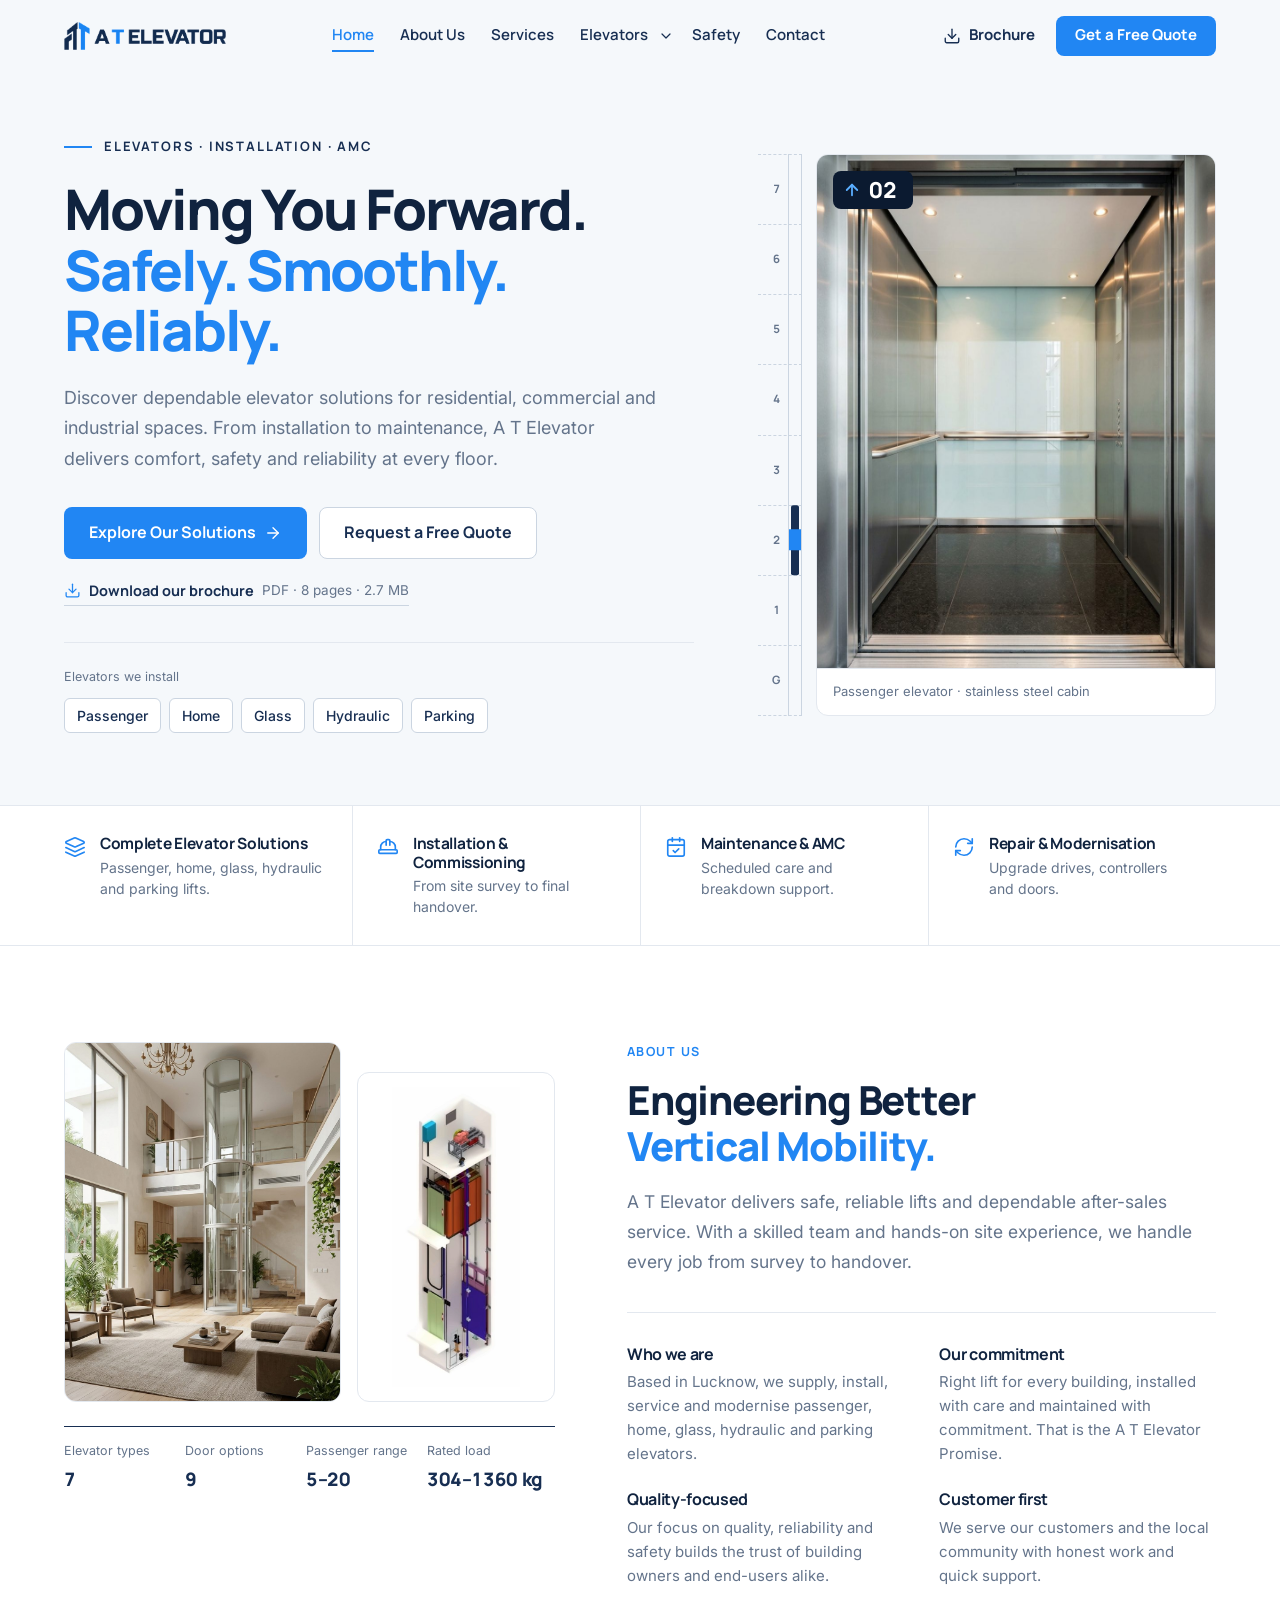
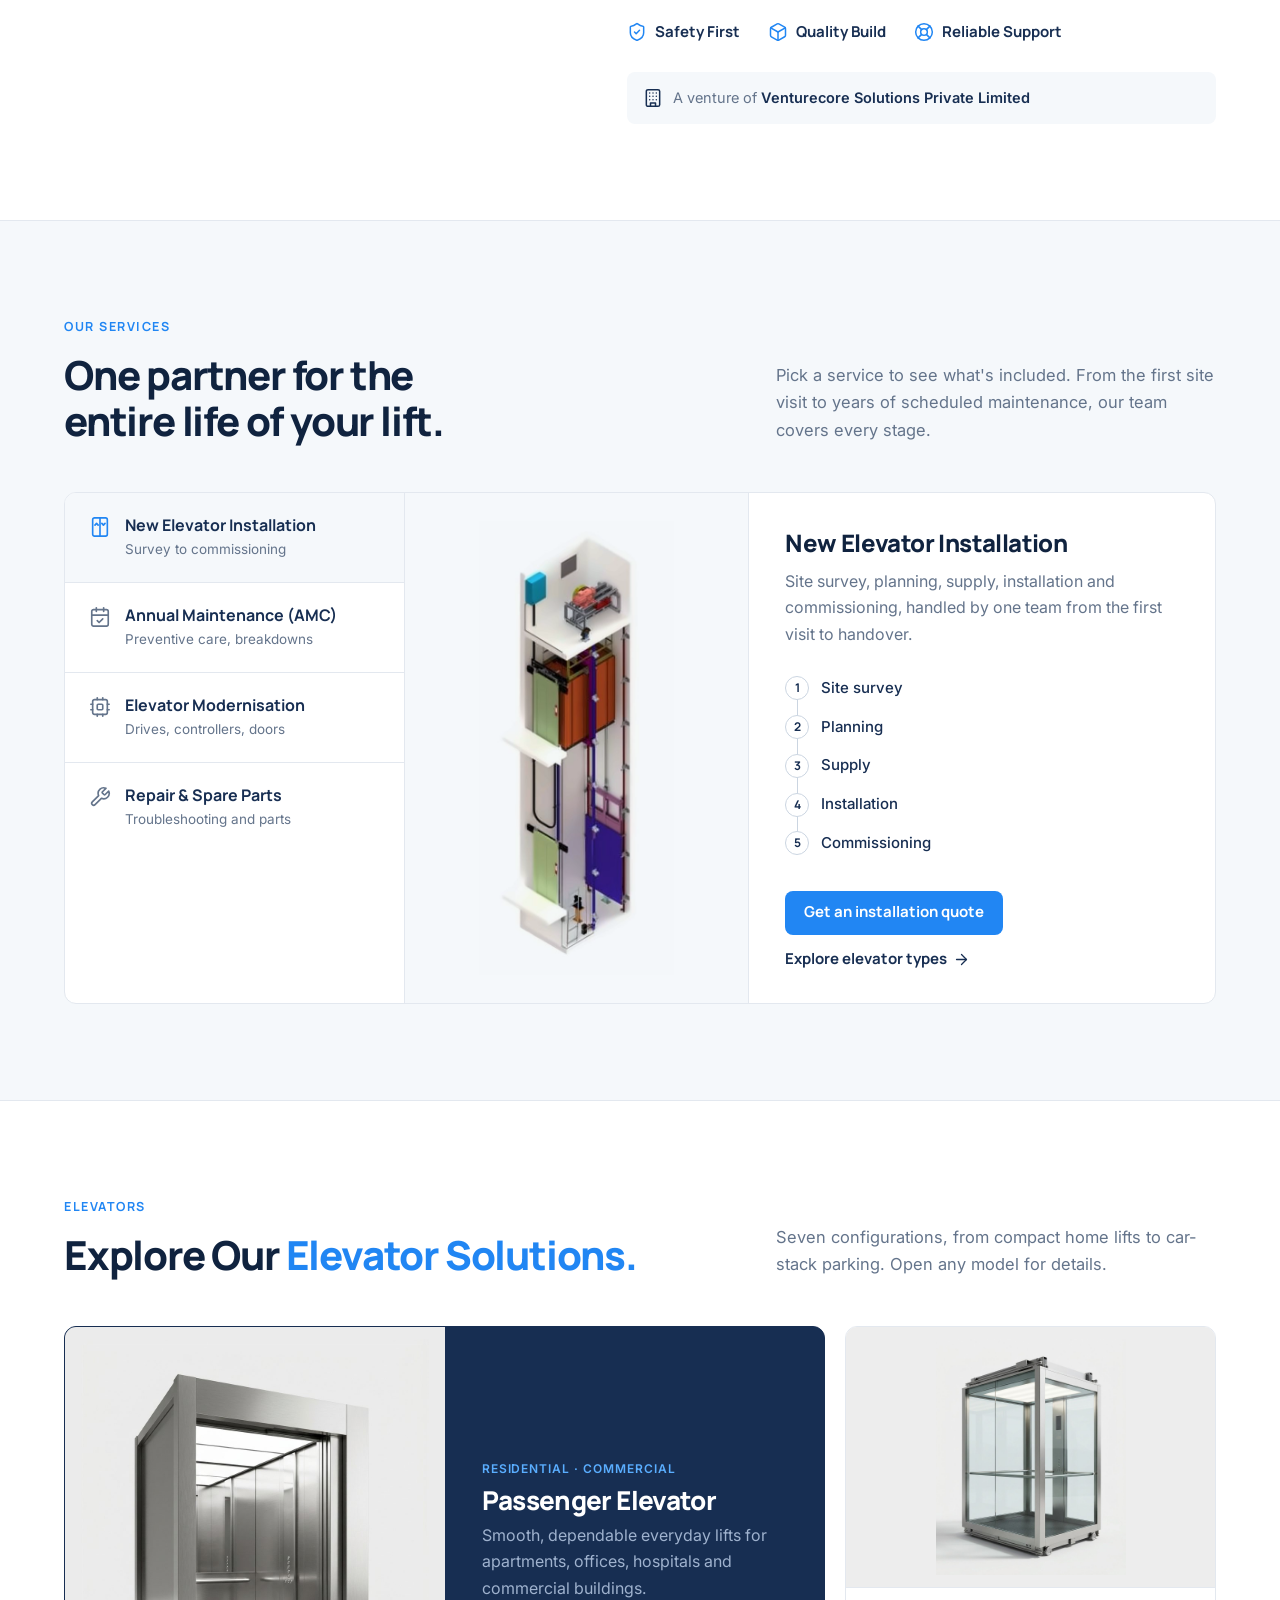
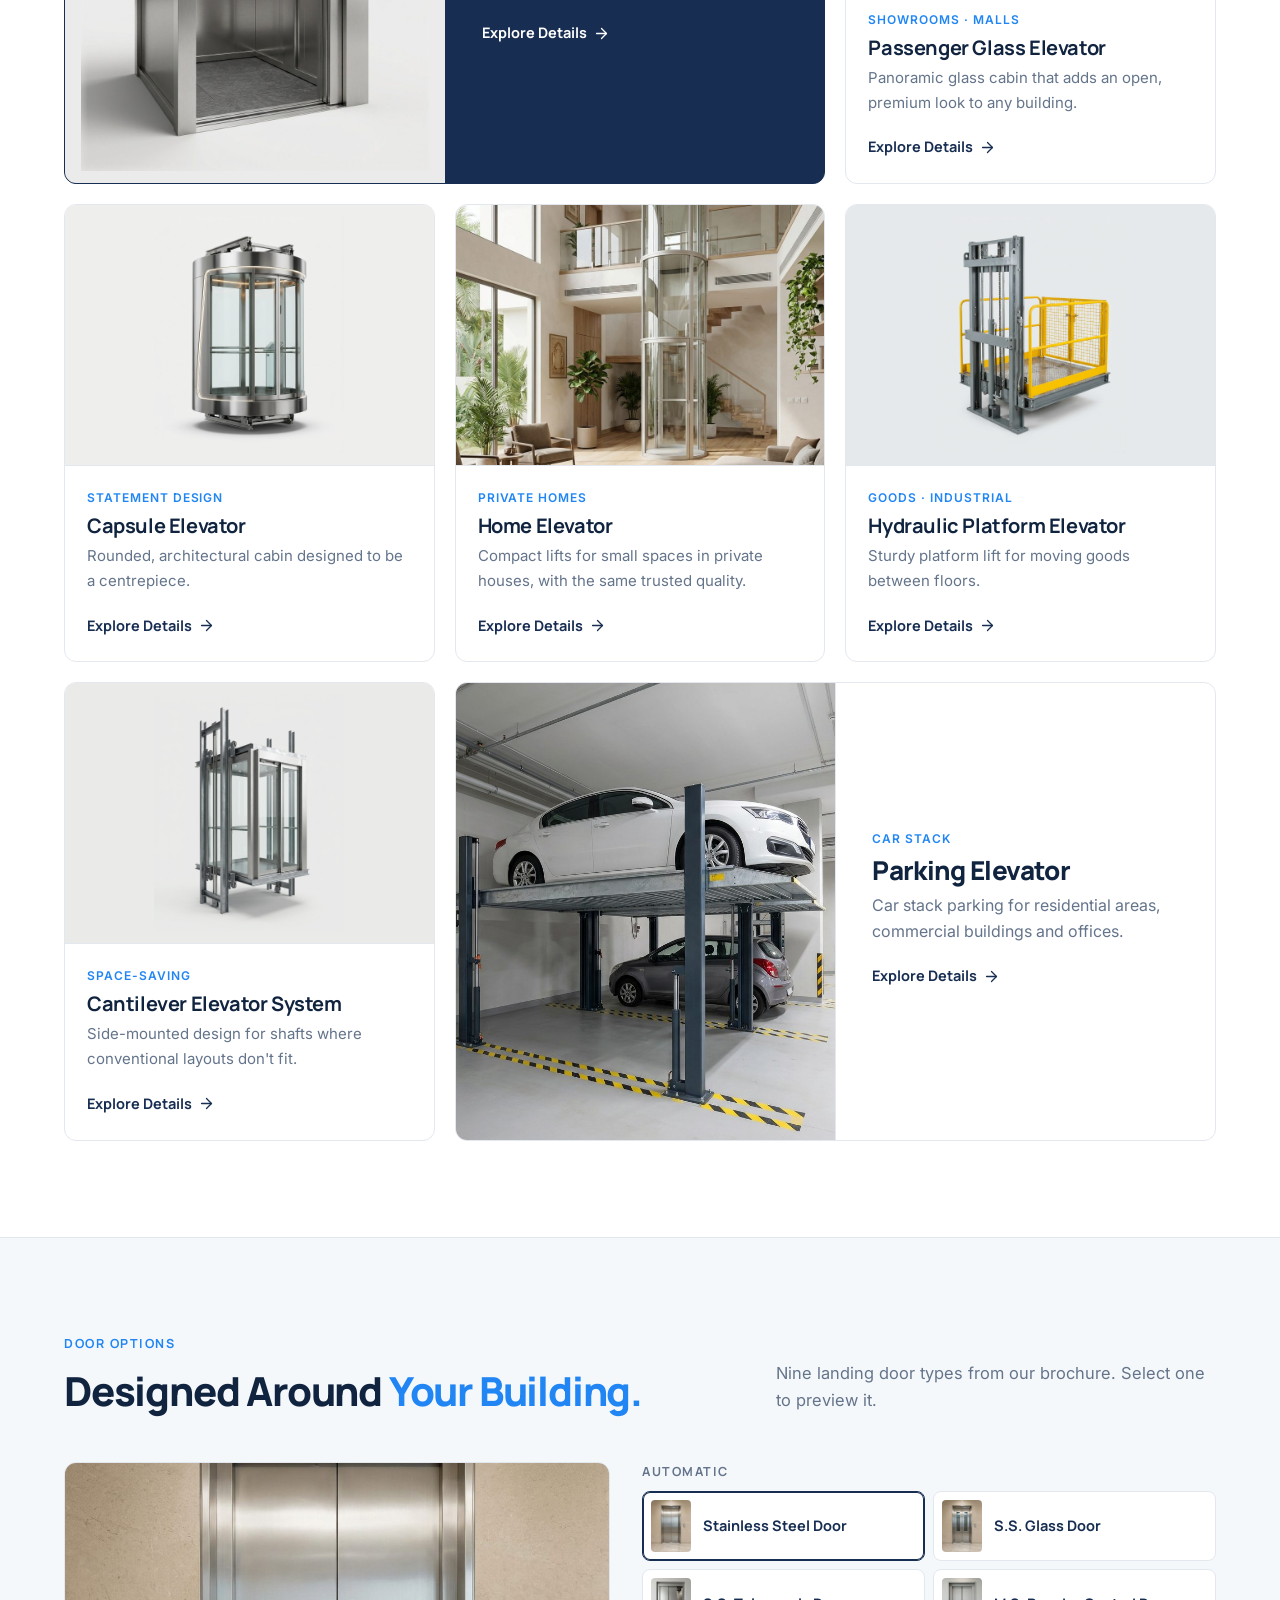
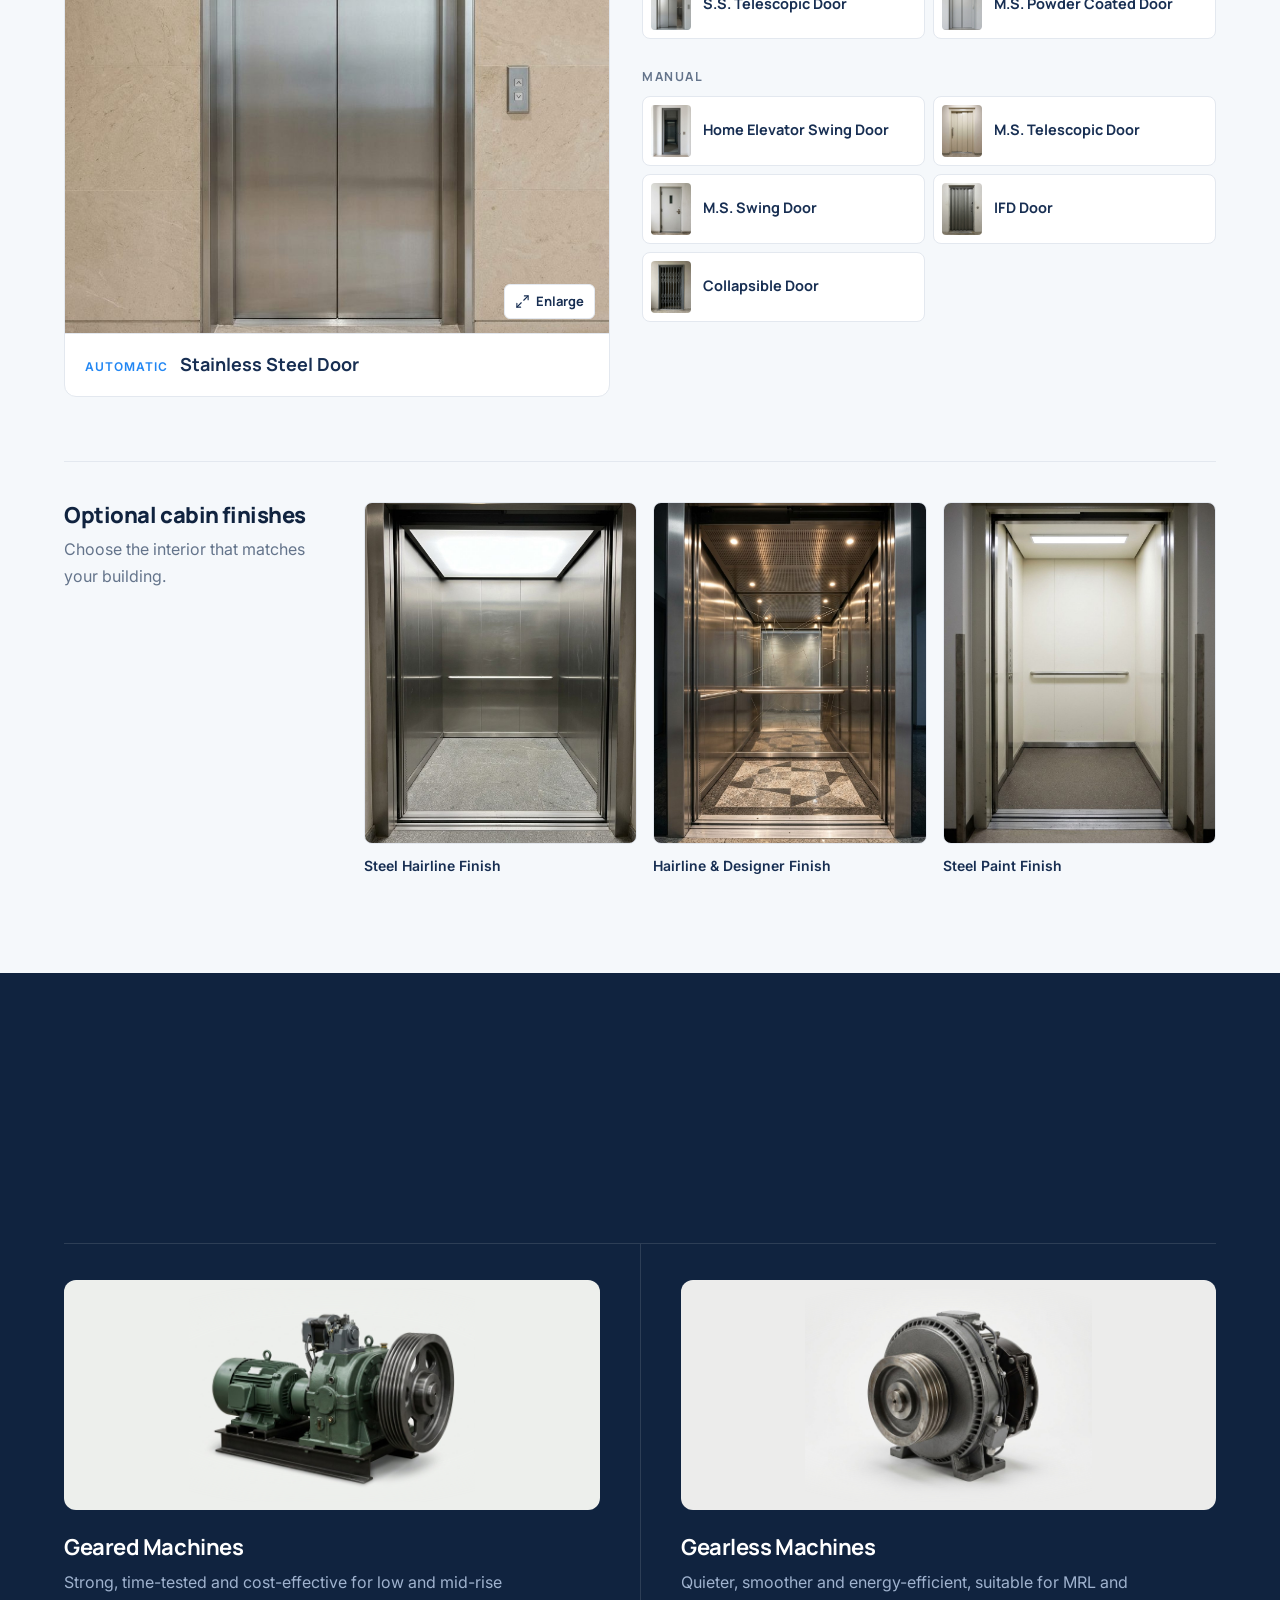
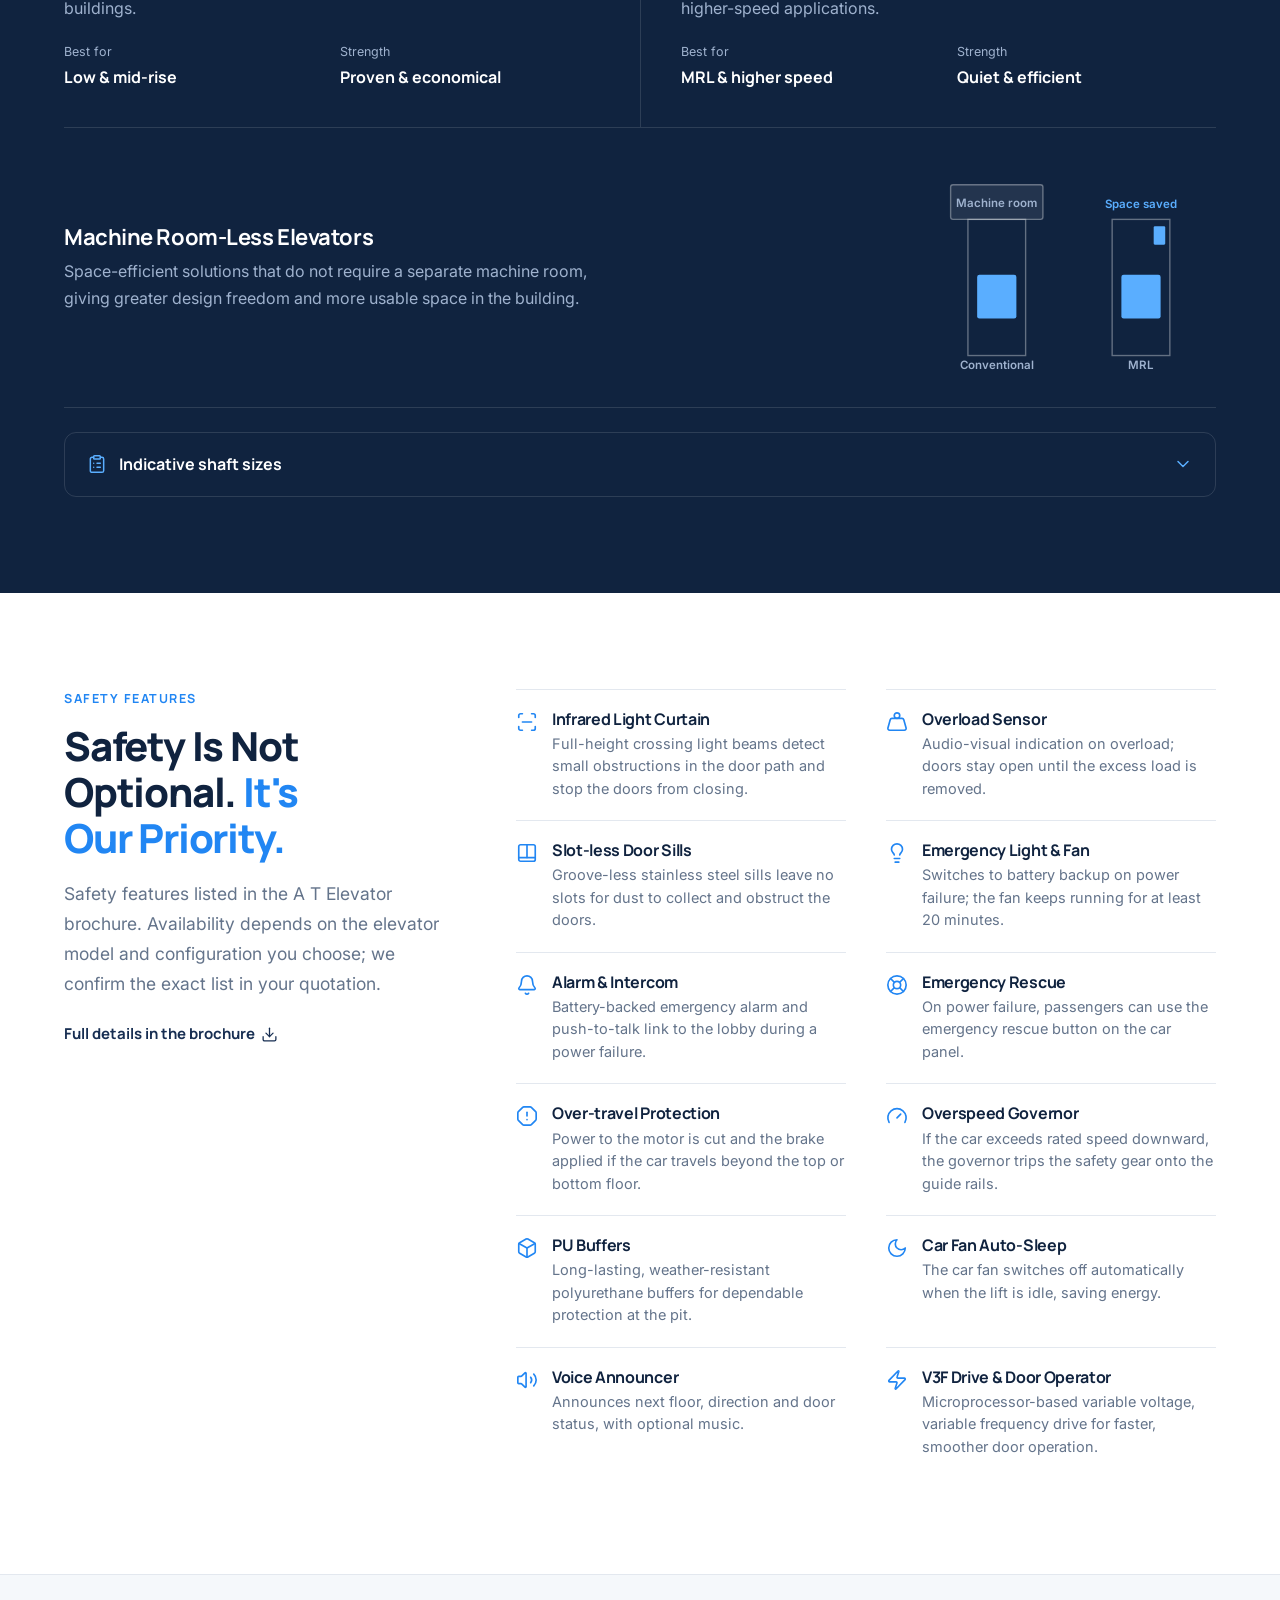
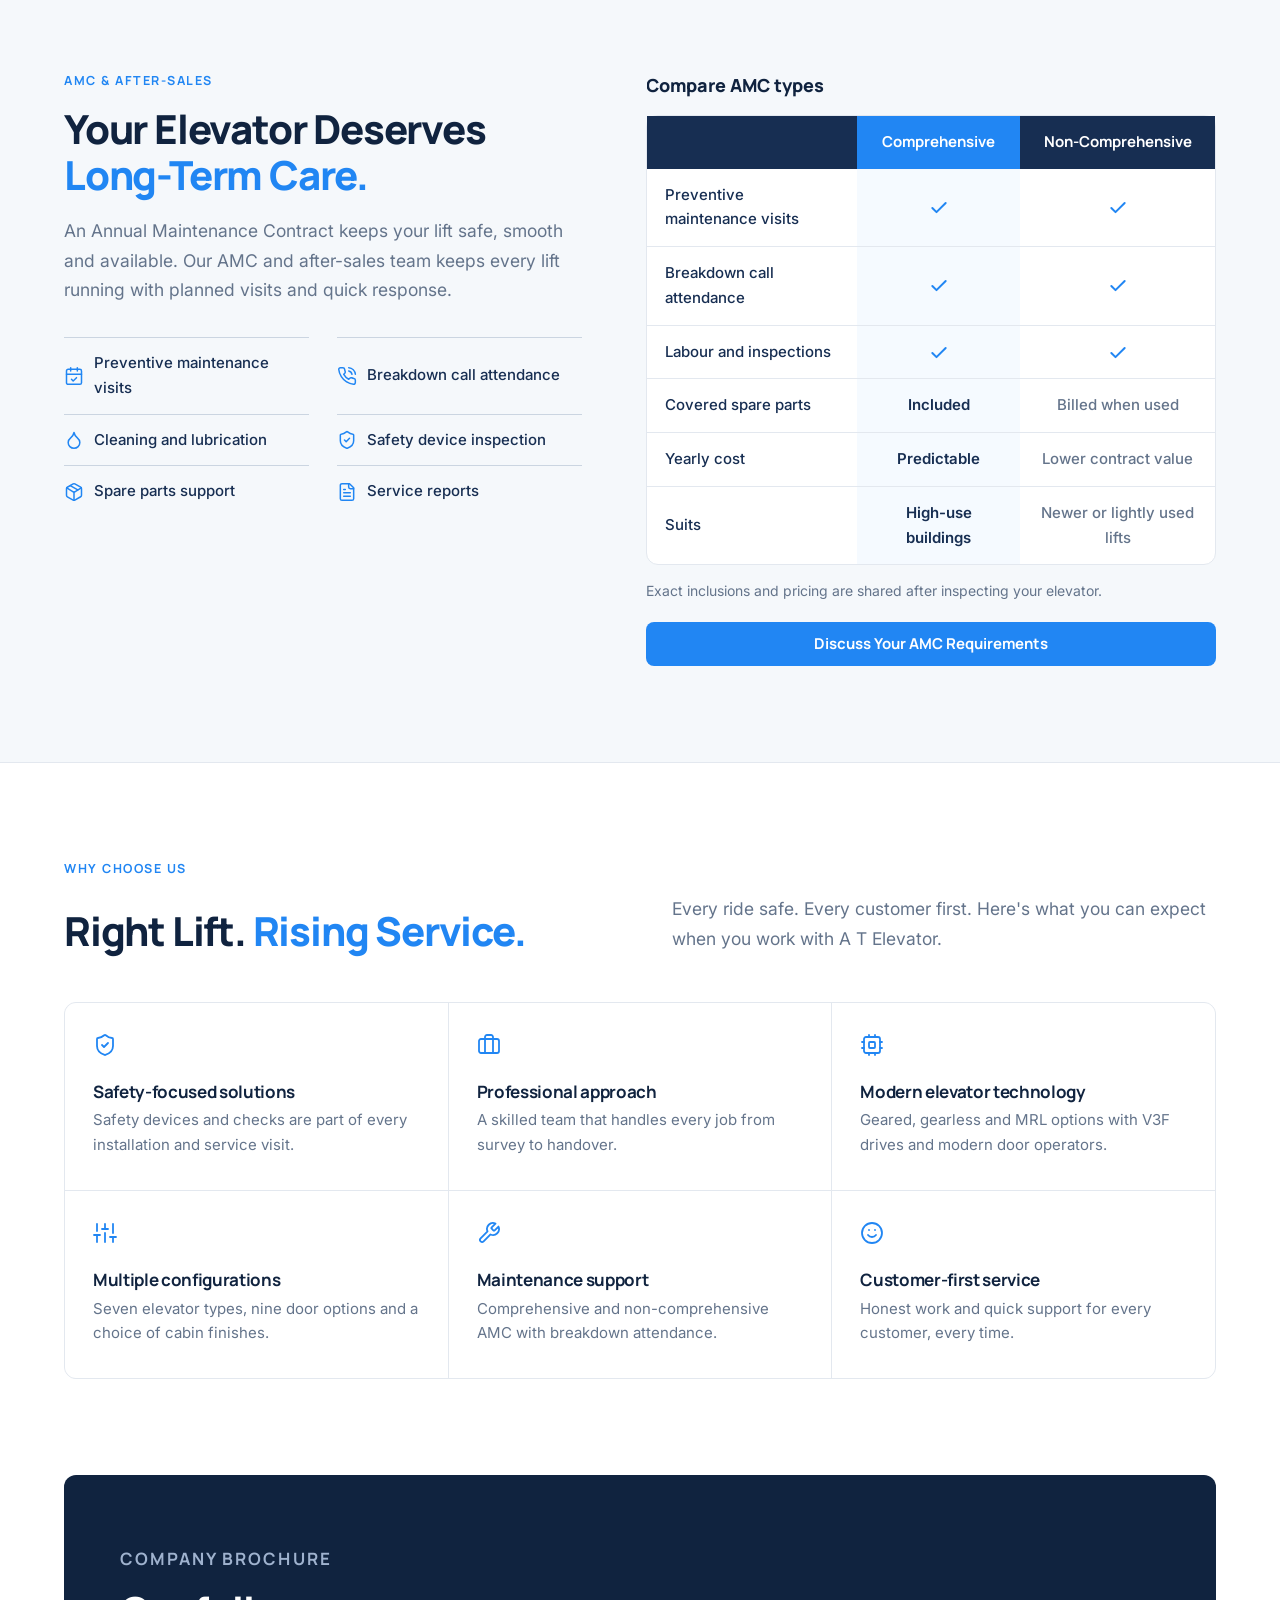
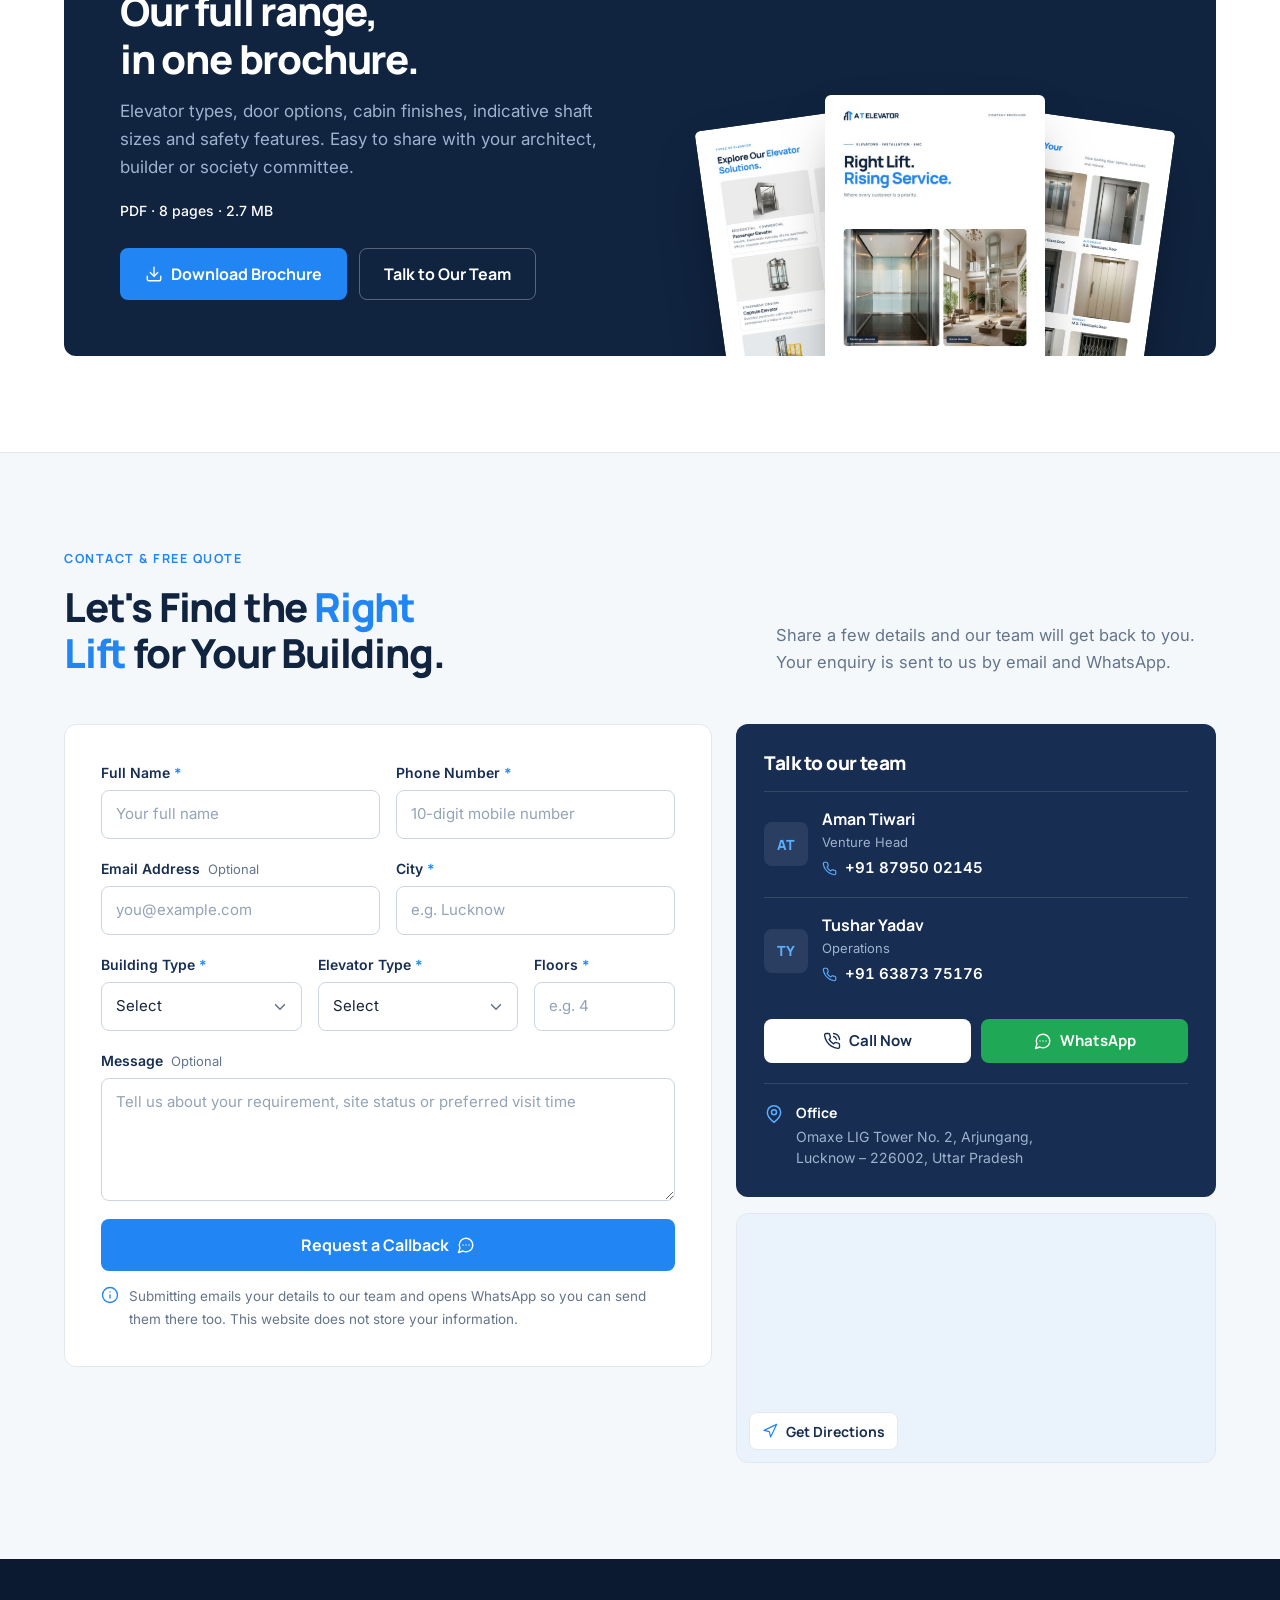
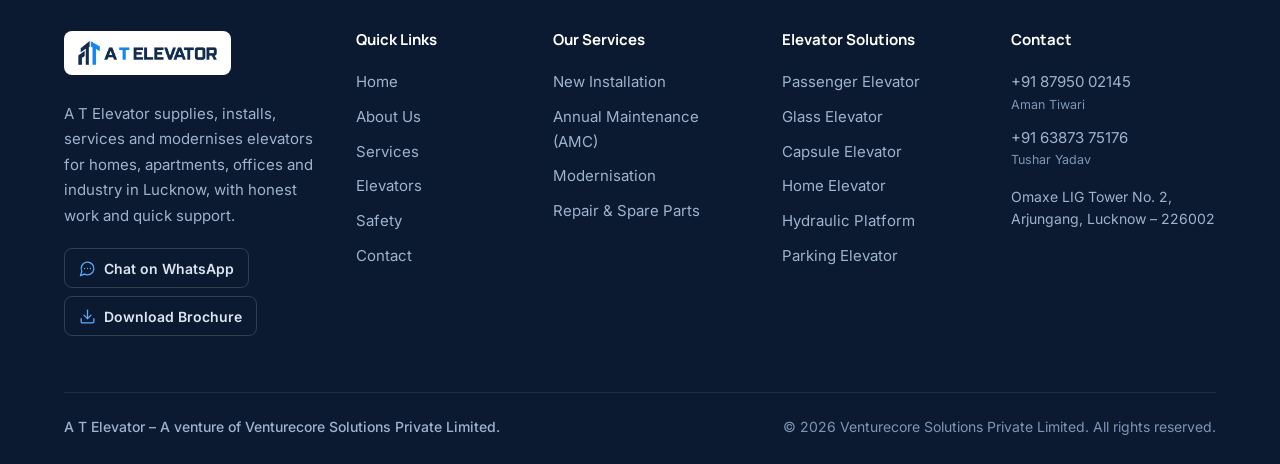
==== commit ac3c7d69: "Fix Esc not closing mega menu while hovered; drop empty img src Esc removed the .open class but CSS " ====
--- a/index.html
+++ b/index.html
@@ -824,7 +824,7 @@
   <div class="modal-backdrop" data-close></div>
   <div class="modal-panel">
     <button class="modal-close" data-close aria-label="Close"><svg class="i"><use href="#i-x"/></svg></button>
-    <div class="modal-media"><img id="modalImg" src="" alt="" /></div>
+    <div class="modal-media"><img id="modalImg" alt="" /></div>
     <div class="modal-body">
       <span class="ec-tag" id="modalTag"></span>
       <h3 id="modalTitle"></h3>
@@ -841,7 +841,7 @@
   <button class="lb-close" data-lb-close aria-label="Close"><svg class="i"><use href="#i-x"/></svg></button>
   <button class="lb-nav lb-prev" id="lbPrev" aria-label="Previous door"><svg class="i"><use href="#i-chev-l"/></svg></button>
   <figure class="lb-figure">
-    <img id="lbImg" src="" alt="" />
+    <img id="lbImg" alt="" />
     <figcaption id="lbCap"></figcaption>
   </figure>
   <button class="lb-nav lb-next" id="lbNext" aria-label="Next door"><svg class="i"><use href="#i-chev-r"/></svg></button>
